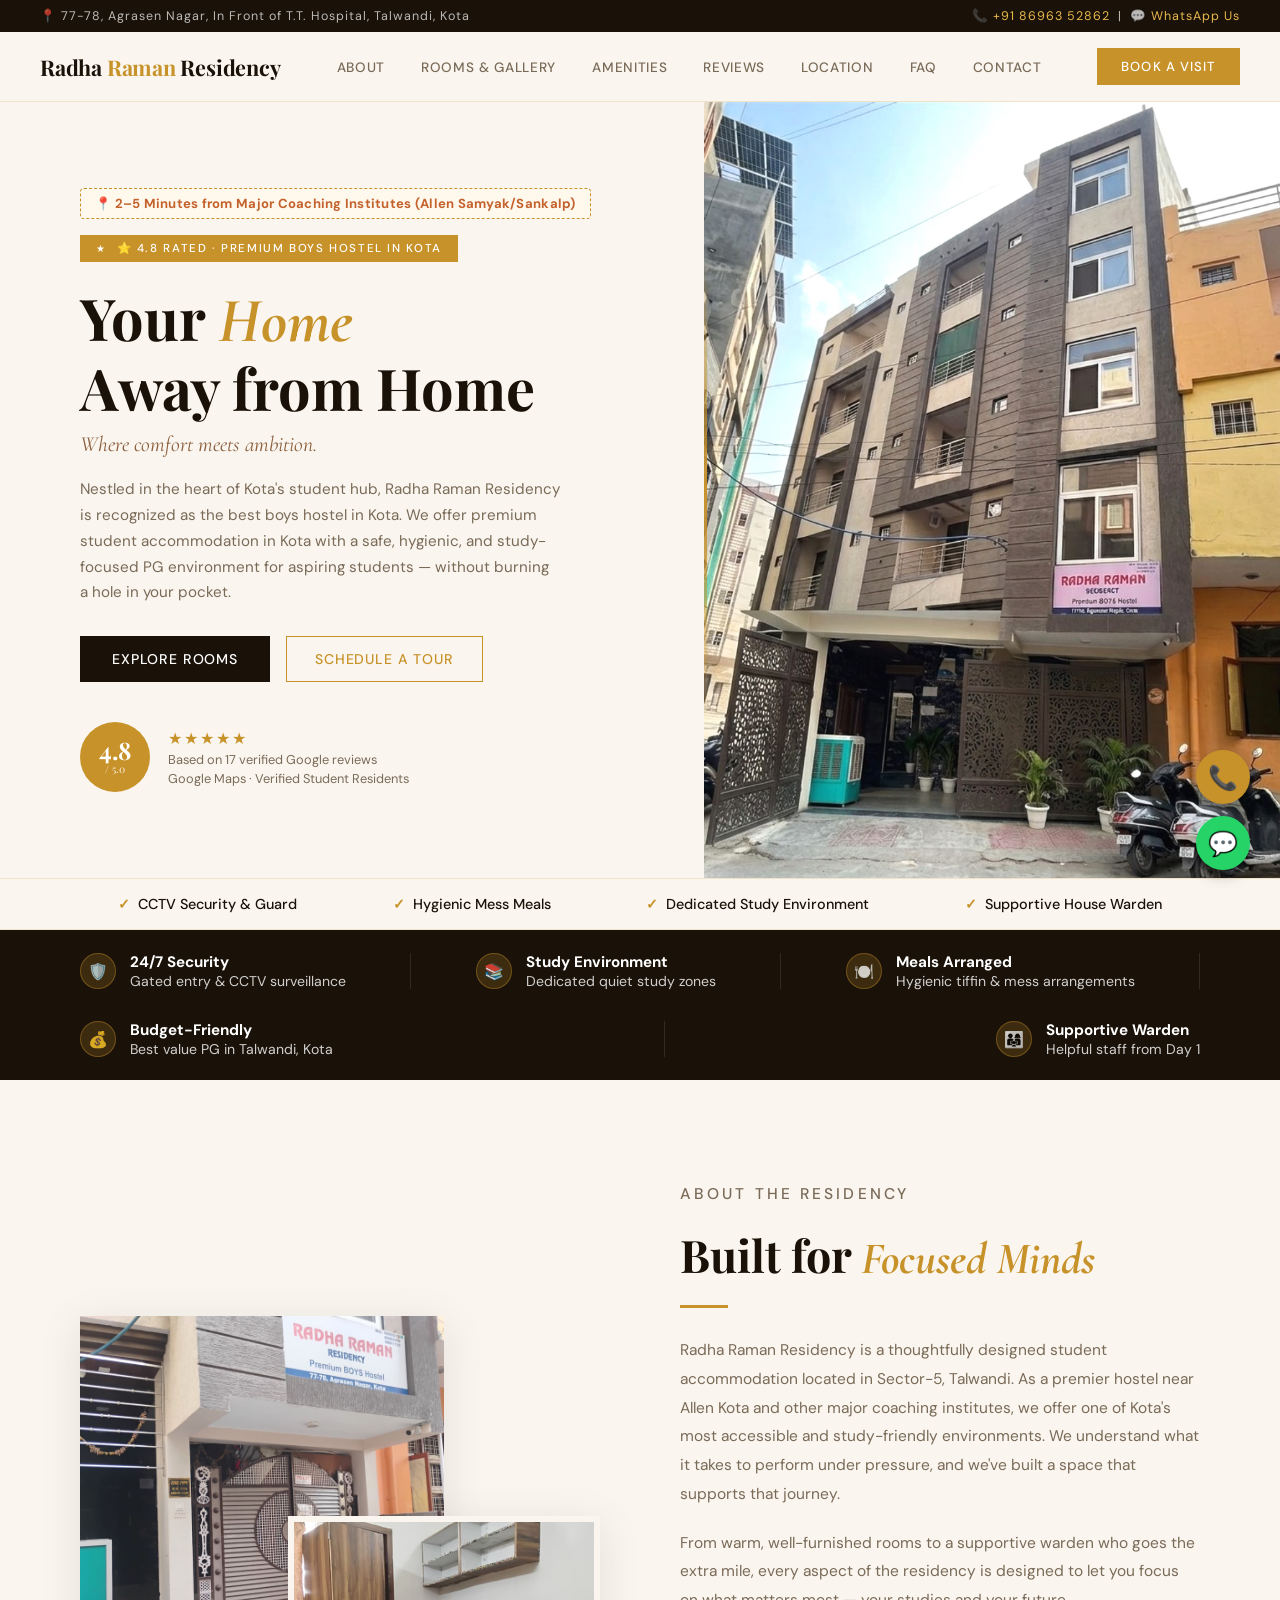
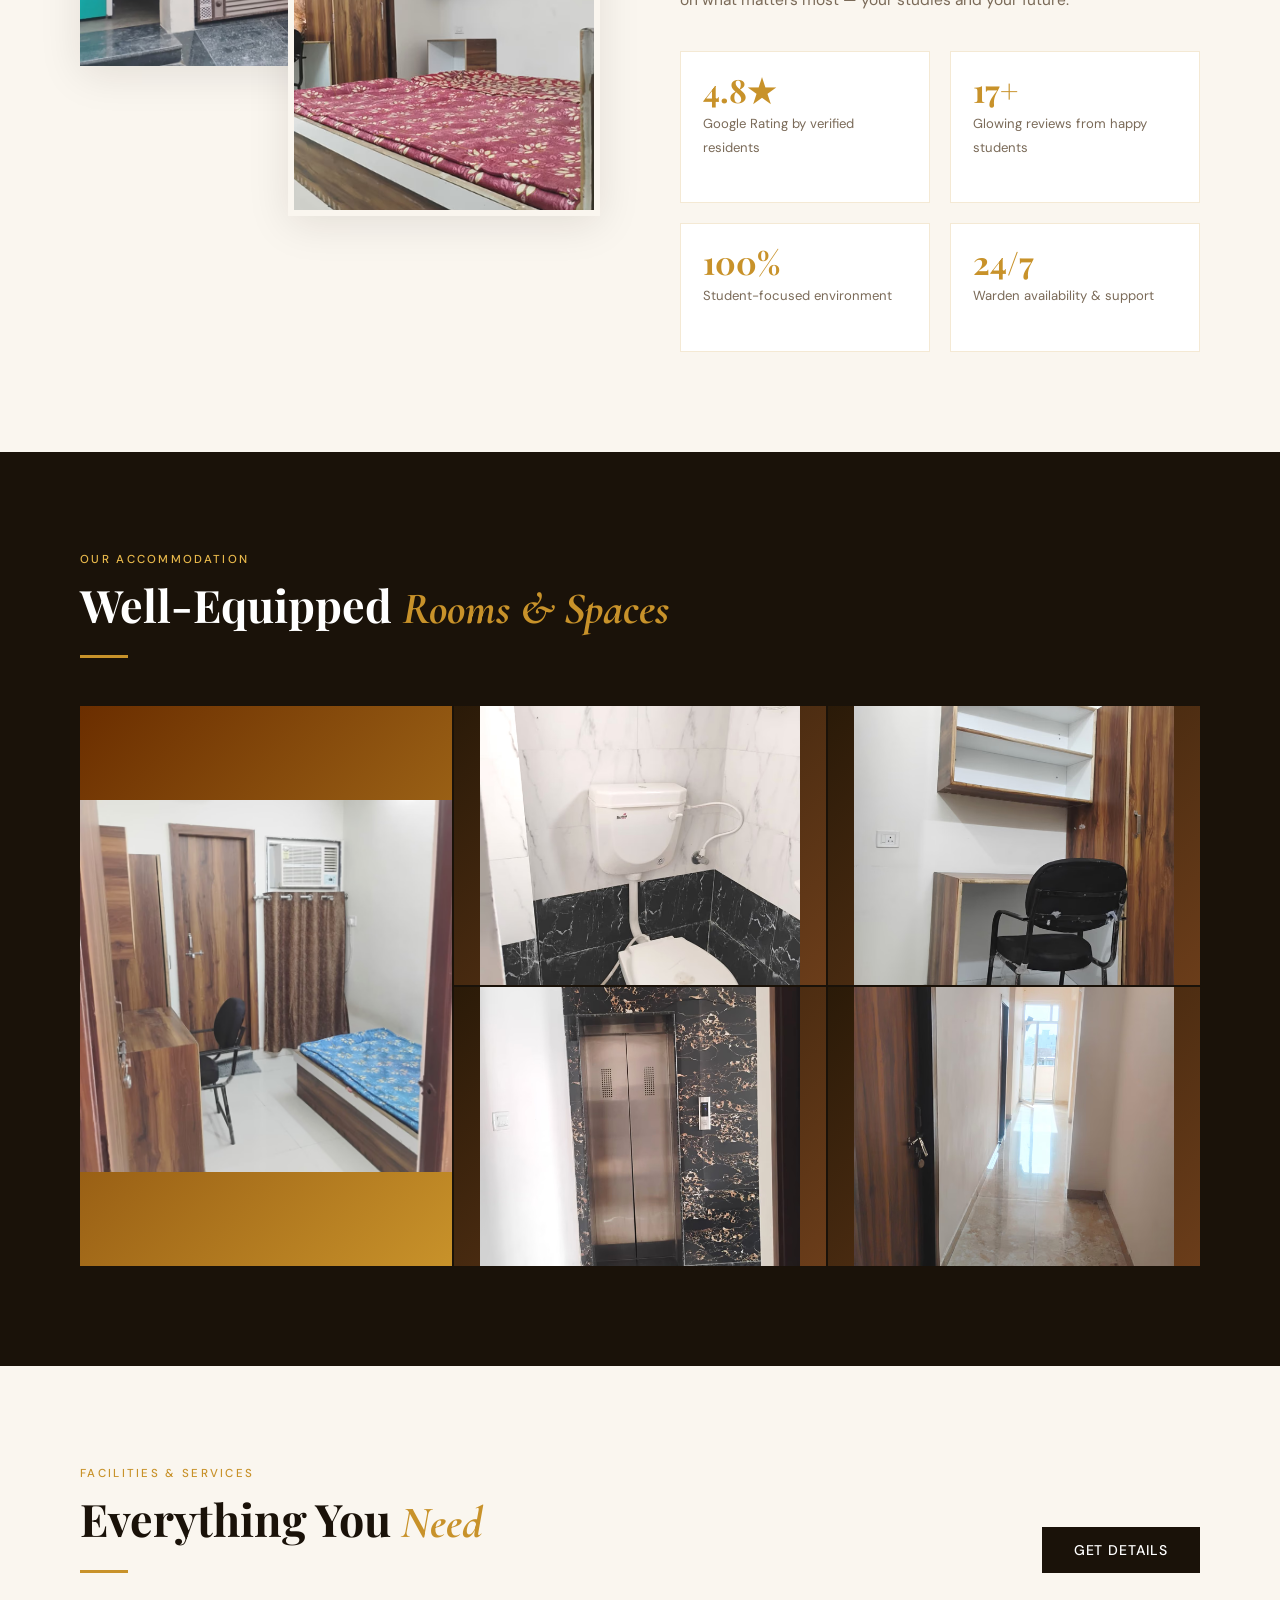
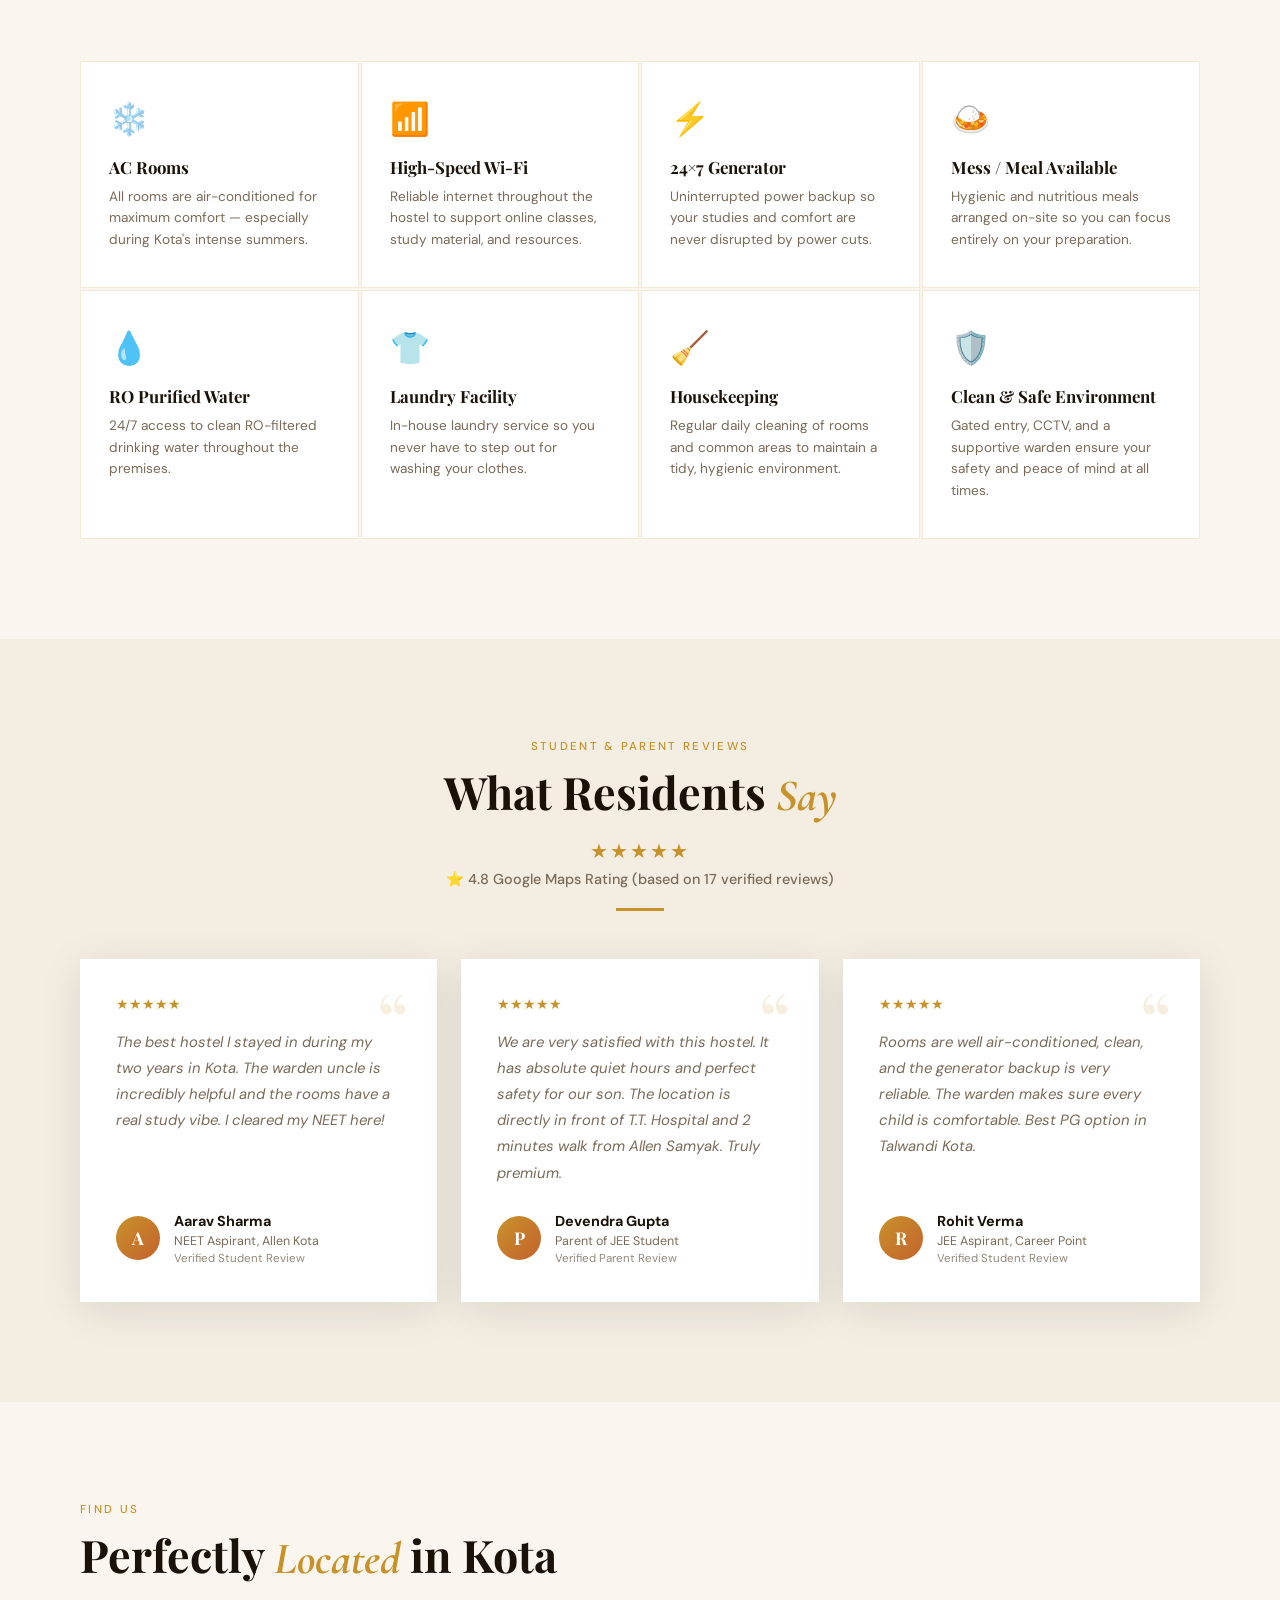
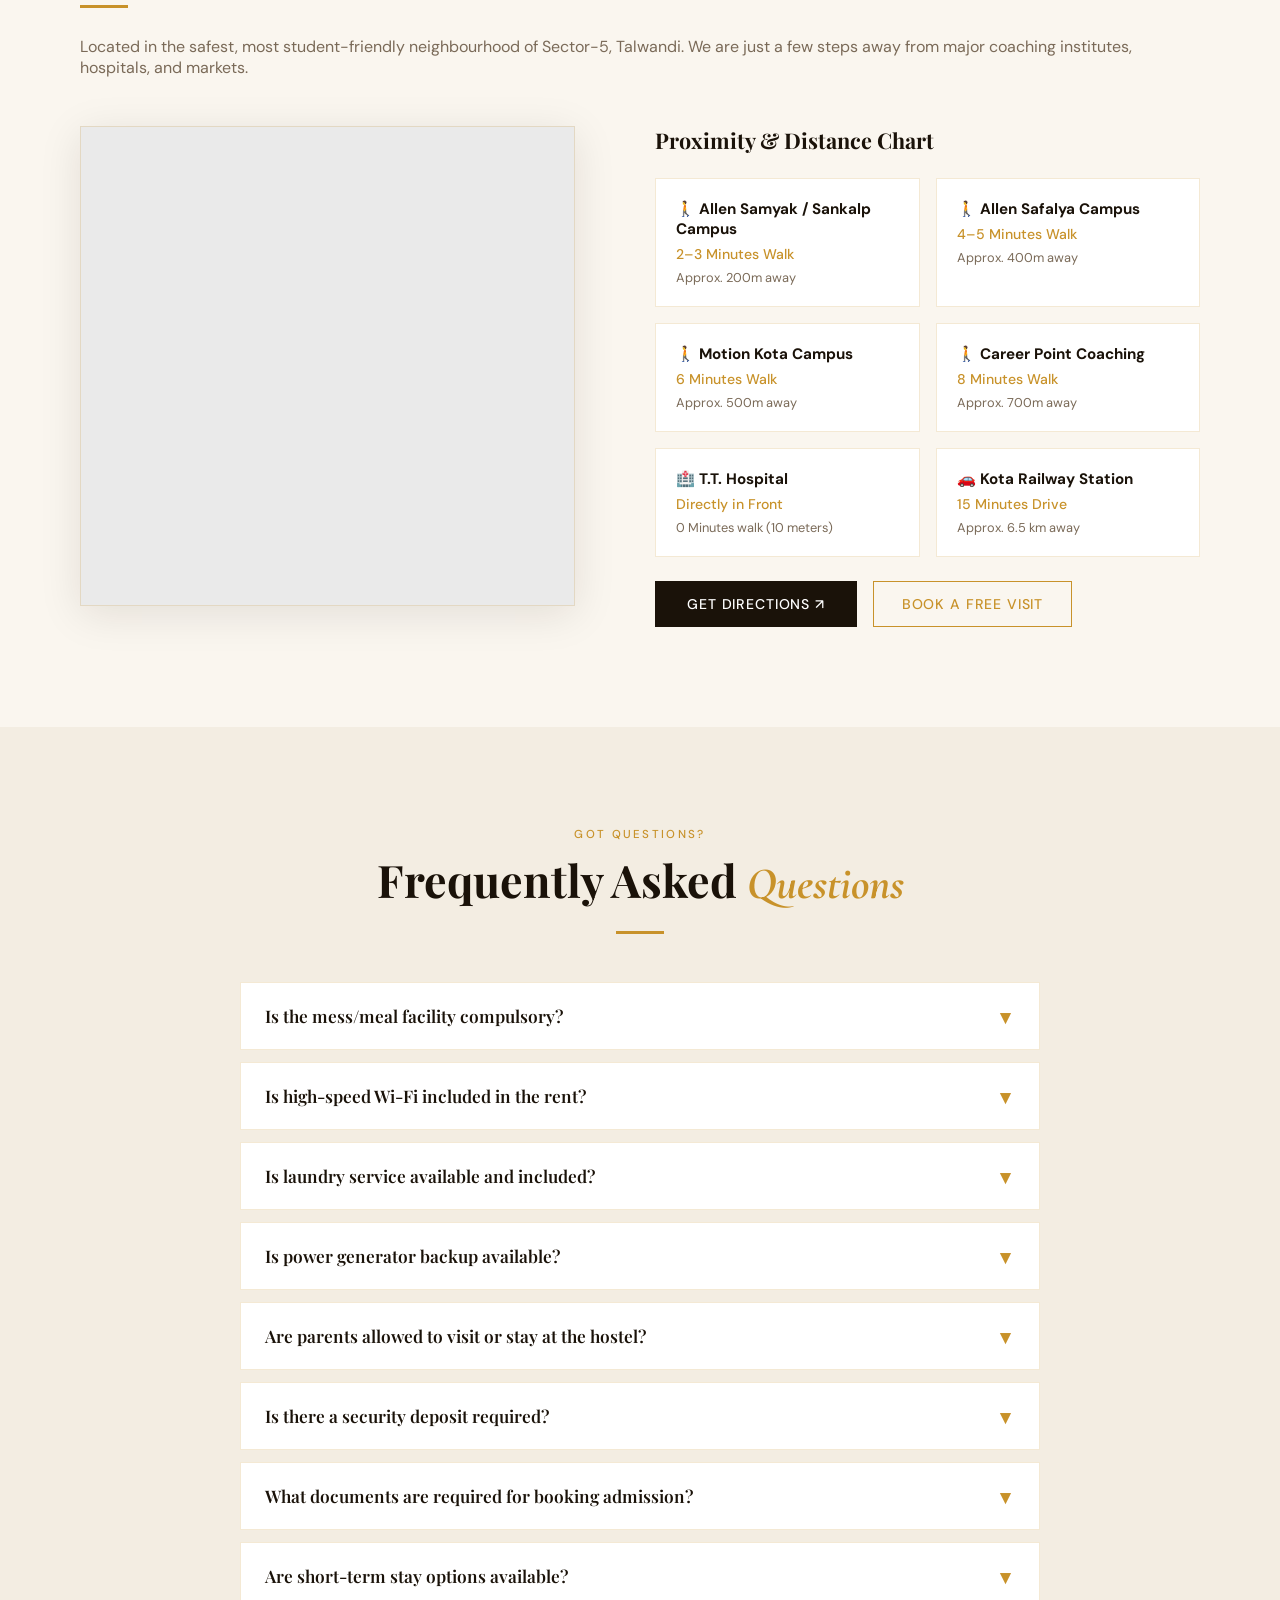
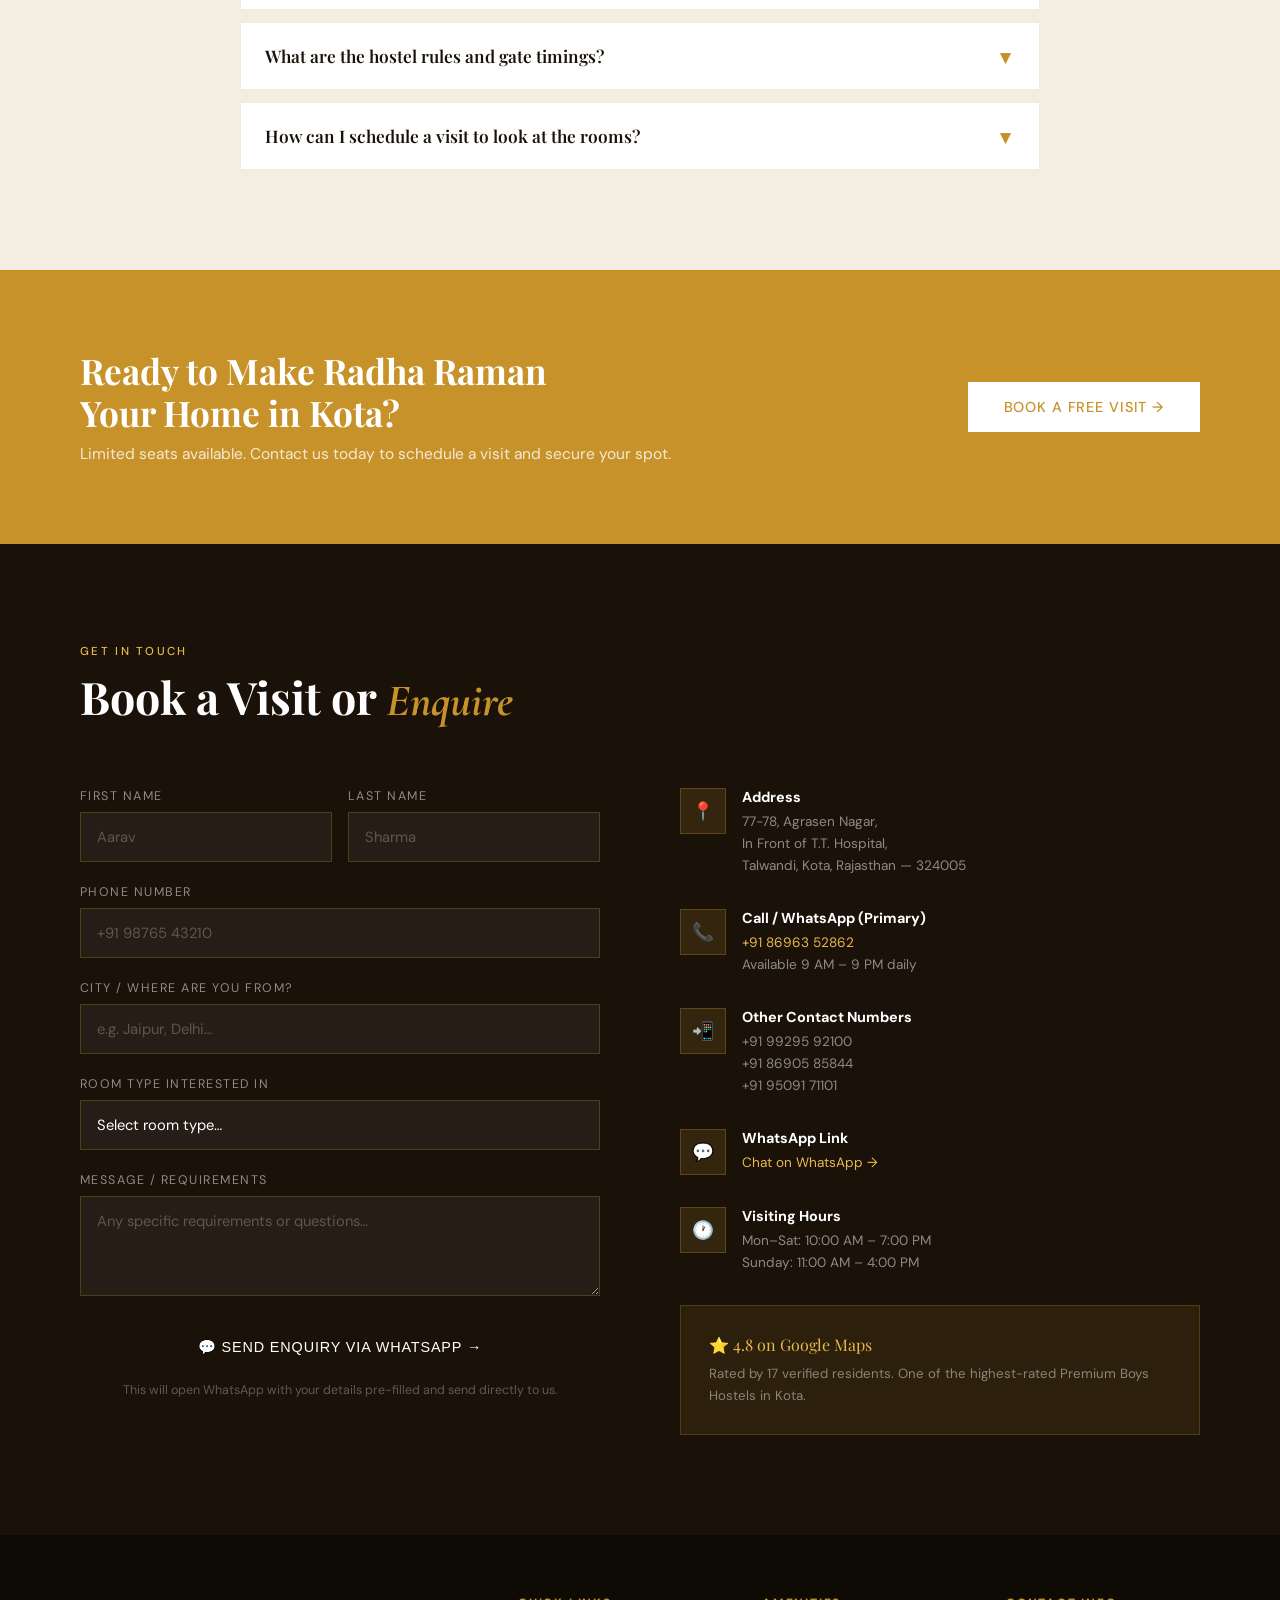
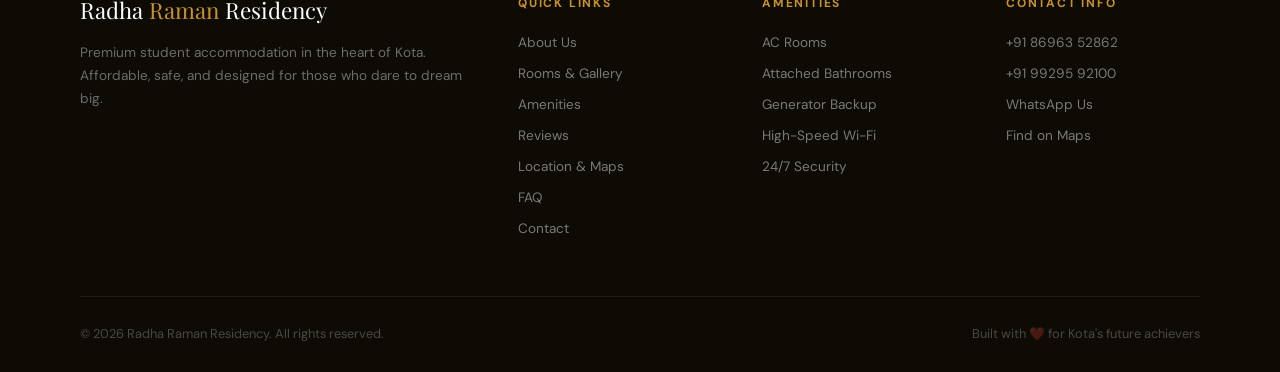
==== index.html @ b7ebf477 "Fix HTML encoding issues in index.html" ====
<!DOCTYPE html><html lang="en"><head> 
 <!-- Google tag (gtag.js) -->
<script async src="https://www.googletagmanager.com/gtag/js?id=G-SPRFS5DGHE"></script>
<script>
  window.dataLayer = window.dataLayer || [];
  function gtag(){dataLayer.push(arguments);}
  gtag('js', new Date());

  gtag('config', 'G-SPRFS5DGHE');
</script>
    <meta charset="UTF-8"><meta name="viewport" content="width=device-width,initial-scale=1"><title>Radha Raman Residency Kota | Premium Boys Hostel Near Coaching Institutes</title><meta name="description" content="Looking for the best boys hostel near Allen Kota? Radha Raman Residency in Talwandi offers premium AC rooms, 24/7 security, power backup, study-focused environment, and supportive warden. Book your visit today!"><meta name="keywords" content="Hostel in Kota, Boys Hostel Kota, Student Hostel Kota, Hostel Near Allen Kota, Hostel Near Coaching Institutes, PG in Kota, Radha Raman Residency, Best Boys Hostel in Kota, Student Accommodation Kota"><link rel="canonical" href="https://mr-yadav00.github.io/Radha-Raman-Residency/"><meta name="author" content="Radha Raman Residency"><meta name="robots" content="index, follow"><meta http-equiv="X-Content-Type-Options" content="nosniff"><meta http-equiv="X-Frame-Options" content="sameorigin"><meta name="referrer" content="no-referrer-when-downgrade"><meta name="google-site-verification" content="A4wcBSs2z1b_MtHZeC4lS4qXRExJYuT7q6BsKpleorI" /><meta property="og:title" content="Radha Raman Residency Kota | Premium Boys Hostel Near Coaching Institutes"><meta property="og:description" content="Affordable luxury student living in Talwandi, Kota. AC rooms, study desks, 24/7 security, generator backup, and home-like environment. Located 2 mins from Allen."><meta property="og:type" content="website"><meta property="og:url" content="https://mr-yadav00.github.io/Radha-Raman-Residency/"><meta property="og:image" content="https://mr-yadav00.github.io/Radha-Raman-Residency/images/hero_exterior.jpg"><meta property="og:site_name" content="Radha Raman Residency"><meta name="twitter:card" content="summary_large_image"><meta name="twitter:title" content="Radha Raman Residency Kota | Premium Boys Hostel Near Coaching Institutes"><meta name="twitter:description" content="Affordable luxury student living in Talwandi, Kota. AC rooms, study desks, 24/7 security, and home-like environment. Located 2 mins from Allen."><meta name="twitter:image" content="https://mr-yadav00.github.io/Radha-Raman-Residency/images/hero_exterior.jpg"><link rel="preconnect" href="https://fonts.googleapis.com"><link rel="preconnect" href="https://fonts.gstatic.com" crossorigin><link rel="dns-prefetch" href="https://fonts.googleapis.com"><link rel="dns-prefetch" href="https://www.googletagmanager.com"><link href="https://fonts.googleapis.com/css2?family=Playfair+Display:ital,wght@0,400;0,600;0,700;1,400&family=DM+Sans:wght@300;400;500;700&family=Cormorant+Garamond:ital,wght@1,400;1,600&display=swap" rel="stylesheet" media="print" onload='this.media="all"'><link rel="preload" imagesrcset="images/hero_exterior-480w.webp 480w, images/hero_exterior-800w.webp 800w, images/hero_exterior-1200w.webp 1200w" imagesizes="(max-width: 1024px) 100vw, 50vw" as="image" type="image/webp">
    <script type="application/ld+json">
{
    "@context": "https://schema.org",
    "@graph": [
      {
        "@type": "LodgingBusiness",
        "@id": "https://mr-yadav00.github.io/Radha-Raman-Residency/#lodgingbusiness",
        "name": "Radha Raman Residency Boys Hostel",
        "description": "Premium and budget-friendly Boys Hostel and PG accommodation in Talwandi, Kota. Specially designed for JEE and NEET coaching students.",
        "image": "https://mr-yadav00.github.io/Radha-Raman-Residency/images/hero_exterior.jpg",
        "telephone": "+918696352862",
        "url": "https://mr-yadav00.github.io/Radha-Raman-Residency/",
        "priceRange": "₹6000 - ₹12000",
        "address": {
          "@type": "PostalAddress",
          "streetAddress": "77-78, Agrasen Nagar, In Front of T.T. Hospital",
          "addressLocality": "Talwandi, Kota",
          "addressRegion": "Rajasthan",
          "postalCode": "324005",
          "addressCountry": "IN"
        },
        "geo": {
          "@type": "GeoCoordinates",
          "latitude": "25.1384",
          "longitude": "75.8361"
        },
        "openingHoursSpecification": {
          "@type": "OpeningHoursSpecification",
          "dayOfWeek": [
            "Monday",
            "Tuesday",
            "Wednesday",
            "Thursday",
            "Friday",
            "Saturday",
            "Sunday"
          ],
          "opens": "09:00",
          "closes": "21:00"
        },
        "starRating": {
          "@type": "Rating",
          "ratingValue": "4.8"
        },
        "aggregateRating": {
          "@type": "AggregateRating",
          "ratingValue": "4.8",
          "reviewCount": "17",
          "bestRating": "5",
          "worstRating": "1"
        }
      },
      {
        "@type": "BreadcrumbList",
        "@id": "https://mr-yadav00.github.io/Radha-Raman-Residency/#breadcrumb",
        "itemListElement": [
          {
            "@type": "ListItem",
            "position": 1,
            "name": "Home",
            "item": "https://mr-yadav00.github.io/Radha-Raman-Residency/"
          }
        ]
      },
      {
        "@type": "FAQPage",
        "@id": "https://mr-yadav00.github.io/Radha-Raman-Residency/#faq",
        "mainEntity": [
          {
            "@type": "Question",
            "name": "Is mess/meal facility compulsory at Radha Raman Residency?",
            "acceptedAnswer": {
              "@type": "Answer",
              "text": "No, mess is not compulsory. We arrange tiffin and mess meals separately so students only pay for what they choose to consume, keeping options highly flexible and budget-friendly."
            }
          },
          {
            "@type": "Question",
            "name": "Is high-speed Wi-Fi included in the rent?",
            "acceptedAnswer": {
              "@type": "Answer",
              "text": "Yes, unlimited high-speed Wi-Fi is fully included in the room rent, ensuring students can easily stream video lectures and access online coaching materials without interruptions."
            }
          },
          {
            "@type": "Question",
            "name": "Is laundry service included in the hostel fee?",
            "acceptedAnswer": {
              "@type": "Answer",
              "text": "Yes, we provide in-house laundry and washing services to save students valuable time, letting them focus entirely on their JEE and NEET preparation."
            }
          },
          {
            "@type": "Question",
            "name": "Is generator power backup available during power cuts?",
            "acceptedAnswer": {
              "@type": "Answer",
              "text": "Yes, Radha Raman Residency has a dedicated 24x7 heavy-duty generator backup. In case of power cuts, fans, lights, and essential services remain fully functional."
            }
          },
          {
            "@type": "Question",
            "name": "Are parents allowed to visit and stay at the hostel?",
            "acceptedAnswer": {
              "@type": "Answer",
              "text": "Yes, parents are welcome to visit their children. We also have guest rooms or stay arrangements for parents coming to Kota (subject to availability)."
            }
          },
          {
            "@type": "Question",
            "name": "Is there a security deposit required at the time of admission?",
            "acceptedAnswer": {
              "@type": "Answer",
              "text": "Yes, a fully refundable security deposit is collected at the start of the stay. It is returned in full upon completion of the agreement term."
            }
          },
          {
            "@type": "Question",
            "name": "What documents are required for hostel admission?",
            "acceptedAnswer": {
              "@type": "Answer",
              "text": "We require a copy of the student's Aadhaar Card, Parent's Aadhaar Card, Coaching Institute ID Card/Admission Slip, and passport-size photographs of the student."
            }
          },
          {
            "@type": "Question",
            "name": "Are short stay options available for students?",
            "acceptedAnswer": {
              "@type": "Answer",
              "text": "Yes, we support flexible stay terms for revision programs, crash courses, or final test series, depending on room availability."
            }
          },
          {
            "@type": "Question",
            "name": "What are the hostel entry and exit timings?",
            "acceptedAnswer": {
              "@type": "Answer",
              "text": "To ensure student safety, the main gate is locked at 10:00 PM. Exceptions are allowed for students attending late-night coaching classes with warden permission."
            }
          },
          {
            "@type": "Question",
            "name": "How can I book a room or schedule a visit?",
            "acceptedAnswer": {
              "@type": "Answer",
              "text": "You can book a visit directly by calling us at +91 86963 52862, sending an inquiry on WhatsApp, or filling out the Book a Visit form on our website."
            }
          }
        ]
      }
    ]
  }</script><style>:root{--cream:#FAF6EF;--deep:#1A1209;--gold:#C8922A;--gold-light:#E8B84B;--warm:#8B5E3C;--rust:#C4622D;--text:#2E1F0E;--muted:#7A6A58;--card-bg:#FFFFFF;--border:rgba(200,146,42,0.2);--shadow:0 8px 40px rgba(26,18,9,0.10)}*,::after,::before{box-sizing:border-box;margin:0;padding:0}html{scroll-behavior:smooth}body{font-family:'DM Sans',sans-serif;background:var(--cream);color:var(--text);overflow-x:hidden}.skip-link{position:absolute;top:-100px;left:20px;background:var(--gold);color:#fff;padding:10px 20px;z-index:999;transition:top .2s;text-decoration:none;font-weight:500}.skip-link:focus{top:10px}.topbar{background:var(--deep);color:rgba(255,255,255,.7);font-size:.78rem;letter-spacing:.08em;padding:8px 40px;display:flex;justify-content:space-between;align-items:center}.topbar a{color:var(--gold-light);text-decoration:none;outline:0}.topbar a:focus-visible{outline:2px solid var(--gold-light)}nav{position:sticky;top:0;z-index:100;background:rgba(250,246,239,.95);backdrop-filter:blur(12px);border-bottom:1px solid var(--border);padding:0 40px;display:flex;align-items:center;justify-content:space-between;height:70px}.nav-logo{font-family:'Playfair Display',serif;font-size:1.35rem;font-weight:700;color:var(--deep);letter-spacing:-.01em}.nav-logo span{color:var(--gold)}.nav-links{display:flex;gap:36px;list-style:none}.nav-links a{font-size:.85rem;font-weight:500;letter-spacing:.05em;text-transform:uppercase;color:var(--muted);text-decoration:none;transition:color .2s;outline:0;padding:6px 0}.nav-links a:focus-visible,.nav-links a:hover{color:var(--gold)}.nav-links a:focus-visible{outline:2px solid var(--gold)}.nav-cta{background:var(--gold);color:#fff;font-size:.82rem;font-weight:500;letter-spacing:.08em;text-transform:uppercase;padding:10px 24px;border:none;cursor:pointer;text-decoration:none;transition:background .2s;outline:0}.nav-cta:focus-visible,.nav-cta:hover{background:var(--rust)}.nav-cta:focus-visible{outline:2px solid var(--deep)}.menu-toggle{display:none;background:0 0;border:none;cursor:pointer;padding:8px;outline:0}.menu-toggle span{display:block;width:24px;height:2px;background:var(--deep);margin:5px 0;transition:.3s}.hero{min-height:85vh;display:grid;grid-template-columns:1.1fr 0.9fr;position:relative;overflow:hidden}.hero-left{display:flex;flex-direction:column;justify-content:center;padding:60px 60px 60px 80px;position:relative;z-index:2}.hero-tag{display:inline-flex;align-items:center;gap:10px;background:var(--gold);color:#fff;font-size:.72rem;font-weight:500;letter-spacing:.14em;text-transform:uppercase;padding:6px 16px;margin-bottom:24px;width:fit-content;animation:fadeUp .7s ease both}.hero-tag::before{content:'★';font-size:.65rem}.hero h1{font-family:'Playfair Display',serif;font-size:clamp(2.5rem, 4.5vw, 3.8rem);font-weight:700;line-height:1.1;color:var(--deep);margin-bottom:12px;animation:fadeUp .7s .1s ease both}.hero h1 em{font-style:italic;color:var(--gold);font-family:'Cormorant Garamond',serif;font-size:1.1em}.hero-sub{font-family:'Cormorant Garamond',serif;font-style:italic;font-size:1.35rem;color:var(--warm);margin-bottom:20px;animation:fadeUp .7s .2s ease both}.hero-desc{font-size:.95rem;color:var(--muted);line-height:1.7;max-width:480px;margin-bottom:30px;animation:fadeUp .7s .3s ease both}.hero-actions{display:flex;gap:16px;align-items:center;animation:fadeUp .7s .4s ease both}.btn-primary{background:var(--deep);color:#fff;padding:14px 32px;font-size:.88rem;font-weight:500;letter-spacing:.06em;text-transform:uppercase;text-decoration:none;border:none;cursor:pointer;transition:background .2s,transform .2s;display:inline-block;outline:0}.btn-primary:focus-visible,.btn-primary:hover{background:var(--gold);transform:translateY(-2px)}.btn-primary:focus-visible{outline:2px solid var(--rust)}.btn-outline{border:1.5px solid var(--gold);color:var(--gold);padding:13px 28px;font-size:.88rem;font-weight:500;letter-spacing:.06em;text-transform:uppercase;text-decoration:none;transition:all .2s;display:inline-block;outline:0}.btn-outline:focus-visible,.btn-outline:hover{background:var(--gold);color:#fff}.btn-outline:focus-visible{outline:2px solid var(--deep)}.hero-rating{margin-top:40px;display:flex;align-items:center;gap:18px;animation:fadeUp .7s .5s ease both}.rating-circle{width:70px;height:70px;border-radius:50%;background:var(--gold);display:flex;flex-direction:column;align-items:center;justify-content:center;color:#fff;font-family:'Playfair Display',serif}.rating-circle .num{font-size:1.5rem;font-weight:700;line-height:1}.rating-circle .out{font-size:.65rem;opacity:.85}.rating-text .stars{color:var(--gold);font-size:1rem;letter-spacing:2px}.rating-text p{font-size:.8rem;color:var(--muted);margin-top:2px}.hero-right{position:relative;overflow:hidden;display:flex;align-items:stretch}.hero-right picture{width:100%;height:100%}.hero-img-main{width:100%;height:100%;object-fit:cover;display:block}.hero-deco{position:absolute;left:-1px;top:50%;transform:translateY(-50%);width:4px;height:60%;background:linear-gradient(to bottom,transparent,var(--gold),transparent)}.trust-banner{background:var(--cream);border-top:1px solid var(--border);border-bottom:1px solid var(--border);padding:16px 80px;display:flex;justify-content:space-around;align-items:center;flex-wrap:wrap;gap:20px}.trust-item{display:flex;align-items:center;gap:8px;font-size:.9rem;font-weight:500;color:var(--deep)}.trust-icon{color:var(--gold);font-weight:700}.proximity-badge{background:#fff9ed;border:1px dashed var(--gold);color:var(--rust);padding:6px 14px;border-radius:4px;font-size:.82rem;font-weight:700;letter-spacing:.02em;display:inline-flex;align-items:center;gap:6px;width:fit-content;margin-bottom:16px}.strip{background:var(--deep);padding:22px 80px;display:flex;align-items:center;justify-content:space-between;flex-wrap:wrap;gap:30px}.strip-item{display:flex;align-items:center;gap:14px;color:rgba(255,255,255,.8);font-size:.88rem}.strip-icon{width:36px;height:36px;background:rgba(200,146,42,.2);border:1px solid rgba(200,146,42,.4);border-radius:50%;display:flex;align-items:center;justify-content:center;font-size:1rem;flex-shrink:0}.strip-item strong{color:#fff;display:block;font-size:.95rem}.strip-divider{width:1px;height:36px;background:rgba(255,255,255,.1)}.section-label{font-size:.72rem;font-weight:500;letter-spacing:.2em;text-transform:uppercase;color:var(--gold);margin-bottom:12px}.section-title{font-family:'Playfair Display',serif;font-size:clamp(2rem, 3.5vw, 2.8rem);font-weight:700;line-height:1.15;color:var(--deep)}.section-title em{font-style:italic;font-family:'Cormorant Garamond',serif;color:var(--gold)}.title-line{width:48px;height:3px;background:var(--gold);margin:20px 0 28px}.about{padding:100px 80px;display:grid;grid-template-columns:1fr 1fr;gap:80px;align-items:center}.about-imgs{position:relative;height:500px}.about-img-1,.about-img-2{box-shadow:var(--shadow);overflow:hidden}.about-img-1{position:absolute;top:0;left:0;width:70%;height:70%}.about-img-2{position:absolute;bottom:0;right:0;width:60%;height:60%;border:6px solid var(--cream)}.about-imgs img{width:100%;height:100%;object-fit:cover;display:block}.about-content p{font-size:.97rem;line-height:1.85;color:var(--muted);margin-bottom:20px}.about-stats{display:grid;grid-template-columns:1fr 1fr;gap:20px;margin-top:36px}.stat-box{border:1px solid var(--border);padding:22px;background:#fff}.stat-box .num{font-family:'Playfair Display',serif;font-size:2rem;font-weight:700;color:var(--gold);line-height:1}.stat-box p{font-size:.82rem;color:var(--muted);margin-top:6px}.rooms{background:var(--deep);padding:100px 80px}.rooms .section-title{color:#fff}.rooms-grid{display:grid;grid-template-columns:repeat(3,1fr);gap:2px;margin-top:48px}.room-card{position:relative;overflow:hidden;aspect-ratio:4/3;cursor:pointer}.room-card-img{width:100%;height:100%;background:linear-gradient(135deg,#2a1a08,#6b3d1a);display:flex;align-items:center;justify-content:center;transition:transform .5s ease}.room-card-img img{width:100%;height:100%;object-fit:cover;display:block}.room-card:hover .room-card-img{transform:scale(1.05)}.room-card-overlay{position:absolute;inset:0;background:linear-gradient(to top,rgba(26,18,9,.95) 0,rgba(26,18,9,.4) 50%,transparent 100%);display:flex;flex-direction:column;justify-content:flex-end;padding:24px;opacity:0;transition:opacity .3s ease}.room-name{font-family:'Playfair Display',serif;font-size:1.15rem;color:#fff;margin-bottom:4px;font-weight:400}.room-tag{font-size:.75rem;color:var(--gold-light);letter-spacing:.1em;text-transform:uppercase}.room-card.featured{grid-row:span 2;aspect-ratio:unset}.room-card.featured .room-card-img{background:linear-gradient(135deg,#6b2e00,#c8922a);height:100%}@media (hover:hover){.room-card:hover .room-card-overlay{opacity:1}}@media (hover:none){.room-card-overlay{opacity:1;background:linear-gradient(to top,rgba(26,18,9,.98) 0,rgba(26,18,9,.6) 70%,transparent 100%);padding:16px}.room-name{font-size:1.05rem}.room-tag{font-size:.7rem}}.amenities{padding:100px 80px}.amenities-header{display:flex;justify-content:space-between;align-items:flex-end;margin-bottom:60px}.amenities-grid{display:grid;grid-template-columns:repeat(4,1fr);gap:2px}.amenity-card{background:#fff;padding:36px 28px;border:1px solid var(--border);position:relative;overflow:hidden;transition:all .3s}.amenity-card::before{content:'';position:absolute;bottom:0;left:0;width:0;height:3px;background:var(--gold);transition:width .3s}.amenity-card:hover::before{width:100%}.amenity-card:hover{transform:translateY(-4px);box-shadow:var(--shadow)}.amenity-icon{font-size:2rem;margin-bottom:16px;display:block}.amenity-card h3{font-family:'Playfair Display',serif;font-size:1.05rem;color:var(--deep);margin-bottom:8px}.amenity-card p{font-size:.85rem;color:var(--muted);line-height:1.6}.testimonials{background:#f3ede2;padding:100px 80px}.reviews-badge-container{display:flex;flex-direction:column;align-items:center;margin-top:16px;gap:6px}.reviews-badge-stars{color:var(--gold);font-size:1.25rem;letter-spacing:2px}.reviews-badge-text{font-size:.9rem;font-weight:500;color:var(--muted)}.testimonials-grid{display:grid;grid-template-columns:repeat(3,1fr);gap:24px;margin-top:48px}.testi-card{background:#fff;padding:36px;position:relative;box-shadow:var(--shadow);display:flex;flex-direction:column;justify-content:space-between}.testi-card::before{content:'\201C';position:absolute;top:20px;right:28px;font-family:'Playfair Display',serif;font-size:5rem;color:var(--gold);opacity:.15;line-height:1}.testi-stars{color:var(--gold);margin-bottom:16px;font-size:.9rem}.testi-card p{font-size:.93rem;line-height:1.75;color:var(--muted);font-style:italic;margin-bottom:24px}.testi-author{display:flex;align-items:center;gap:14px;margin-top:auto}.testi-avatar{width:44px;height:44px;border-radius:50%;background:linear-gradient(135deg,var(--gold),var(--rust));display:flex;align-items:center;justify-content:center;color:#fff;font-family:'Playfair Display',serif;font-size:1.1rem;font-weight:700;flex-shrink:0}.testi-name{font-weight:700;font-size:.9rem;color:var(--deep)}.testi-role{font-size:.78rem;color:var(--muted);display:block;margin-top:2px}.testi-date{font-size:.72rem;color:var(--muted);opacity:.8;display:block;margin-top:2px}.location-section{padding:100px 80px;background:var(--cream)}.map-grid-container{display:grid;grid-template-columns:1fr 1.1fr;gap:80px;align-items:stretch;margin-top:48px}.map-container-box{height:480px;background:#eaeaea;position:relative;box-shadow:var(--shadow);border:1px solid var(--border)}.map-container-box iframe{width:100%;height:100%;border:0}.distance-wrapper h3{font-family:'Playfair Display',serif;font-size:1.35rem;color:var(--deep);margin-bottom:24px}.distance-grid{display:grid;grid-template-columns:repeat(2,1fr);gap:16px}.distance-card{background:#fff;border:1px solid var(--border);padding:20px;display:flex;flex-direction:column;gap:6px;transition:all .2s ease}.distance-card:hover{box-shadow:var(--shadow);border-color:var(--gold)}.dist-dest{font-size:.95rem;font-weight:700;color:var(--deep)}.dist-val{font-size:.88rem;color:var(--gold);font-weight:500}.dist-time{font-size:.8rem;color:var(--muted)}.map-action-btns{margin-top:24px;display:flex;gap:16px}.faq-section{background:#f3ede2;padding:100px 80px}.faq-container{max-width:800px;margin:48px auto 0;display:flex;flex-direction:column;gap:12px}.faq-item{background:#fff;border:1px solid var(--border);overflow:hidden;transition:all .25s ease}.faq-trigger{width:100%;background:0 0;border:none;padding:20px 24px;text-align:left;font-family:'Playfair Display',serif;font-size:1.08rem;font-weight:600;color:var(--deep);display:flex;justify-content:space-between;align-items:center;cursor:pointer;outline:0}.faq-trigger:focus-visible{outline:2px solid var(--gold);background:rgba(200,146,42,.05)}.faq-icon-arrow{font-size:1.2rem;color:var(--gold);transition:transform .25s ease}.faq-panel{max-height:0;overflow:hidden;transition:max-height .25s ease-out,padding .25s ease-out;padding:0 24px}.faq-content{padding-bottom:20px;font-size:.92rem;line-height:1.7;color:var(--muted)}.faq-item.active{border-color:var(--gold);box-shadow:var(--shadow)}.faq-item.active .faq-trigger{color:var(--gold)}.faq-item.active .faq-icon-arrow{transform:rotate(180deg)}.faq-item.active .faq-panel{max-height:200px;padding:0 24px}.cta-band{background:var(--gold);padding:80px;display:grid;grid-template-columns:1fr auto;gap:40px;align-items:center}.cta-band h2{font-family:'Playfair Display',serif;font-size:2.2rem;color:#fff;line-height:1.2}.cta-band p{color:rgba(255,255,255,.8);margin-top:10px;font-size:.97rem}.btn-white{background:#fff;color:var(--gold);padding:16px 36px;font-size:.9rem;font-weight:500;letter-spacing:.06em;text-transform:uppercase;text-decoration:none;white-space:nowrap;transition:all .2s;display:inline-block;outline:0}.btn-white:focus-visible,.btn-white:hover{background:var(--deep);color:#fff}.btn-white:focus-visible{outline:2px solid var(--border)}.contact{padding:100px 80px;background:var(--deep)}.contact .section-label{color:var(--gold-light)}.contact .section-title{color:#fff}.contact-grid{display:grid;grid-template-columns:1fr 1fr;gap:80px;margin-top:60px}.form-group{margin-bottom:22px}.form-group label{display:block;font-size:.78rem;letter-spacing:.12em;text-transform:uppercase;color:rgba(255,255,255,.5);margin-bottom:8px}.form-group input,.form-group select,.form-group textarea{width:100%;background:rgba(255,255,255,.05);border:1px solid rgba(200,146,42,.25);color:#fff;padding:14px 16px;font-family:'DM Sans',sans-serif;font-size:.92rem;outline:0;transition:border-color .2s}.form-group input:focus,.form-group select:focus,.form-group textarea:focus{border-color:var(--gold)}.form-group select{appearance:none;cursor:pointer}.form-group textarea{resize:vertical;min-height:100px}.form-group input::placeholder,.form-group textarea::placeholder{color:rgba(255,255,255,.25)}.form-row{display:grid;grid-template-columns:1fr 1fr;gap:16px}.contact-info-item{display:flex;gap:16px;align-items:flex-start;margin-bottom:32px}.ci-icon{width:46px;height:46px;background:rgba(200,146,42,.15);border:1px solid rgba(200,146,42,.3);display:flex;align-items:center;justify-content:center;font-size:1.1rem;flex-shrink:0}.ci-text strong{color:#fff;display:block;margin-bottom:4px;font-size:.9rem}.ci-text span{color:rgba(255,255,255,.5);font-size:.85rem;line-height:1.5}footer{background:#0e0b05;padding:60px 80px 30px}.footer-top{display:grid;grid-template-columns:2fr 1fr 1fr 1fr;gap:50px;padding-bottom:48px;border-bottom:1px solid rgba(255,255,255,.07)}.footer-brand .logo{font-family:'Playfair Display',serif;font-size:1.4rem;color:#fff;margin-bottom:16px}.footer-brand .logo span{color:var(--gold)}.footer-brand p{font-size:.85rem;color:rgba(255,255,255,.4);line-height:1.7}.footer-col h3{font-size:.75rem;letter-spacing:.15em;text-transform:uppercase;color:var(--gold);margin-bottom:20px}.footer-col ul{list-style:none}.footer-col ul li{margin-bottom:10px}.footer-col ul li a{font-size:.85rem;color:rgba(255,255,255,.45);text-decoration:none;transition:color .2s;outline:0}.footer-col ul li a:focus-visible,.footer-col ul li a:hover{color:var(--gold)}.footer-col ul li a:focus-visible{outline:2px solid var(--gold)}.footer-bottom{padding-top:28px;display:flex;justify-content:space-between;align-items:center}.footer-bottom p{font-size:.8rem;color:rgba(255,255,255,.25)}.footer-bottom a{color:var(--gold);text-decoration:none}.float-widgets{position:fixed;bottom:30px;right:30px;display:flex;flex-direction:column;gap:12px;z-index:999}.btn-float{width:54px;height:54px;border-radius:50%;display:flex;align-items:center;justify-content:center;color:#fff;font-size:1.5rem;box-shadow:0 4px 16px rgba(0,0,0,.3);cursor:pointer;text-decoration:none;transition:transform .2s ease,background .2s ease;outline:0}.btn-float:focus-visible,.btn-float:hover{transform:scale(1.1)}.btn-float.float-wa{background:#25d366}.btn-float.float-call{background:var(--gold)}.mobile-cta-bar{display:none;position:fixed;bottom:0;left:0;width:100%;height:60px;background:var(--deep);grid-template-columns:1fr 1fr;z-index:998;border-top:1px solid var(--border)}.m-cta-btn{display:flex;align-items:center;justify-content:center;color:#fff;font-size:.88rem;font-weight:700;letter-spacing:.05em;text-transform:uppercase;text-decoration:none;gap:8px;outline:0}.m-cta-btn.m-call{background:var(--deep);border-right:1px solid rgba(255,255,255,.1)}.m-cta-btn.m-wa{background:#25d366}a:focus-visible,button:focus-visible,input:focus-visible,select:focus-visible,textarea:focus-visible{outline:3px solid var(--gold);outline-offset:2px}@keyframes fadeUp{from{opacity:0;transform:translateY(28px)}to{opacity:1;transform:translateY(0)}}.reveal{opacity:0;transform:translateY(30px);transition:opacity .6s ease,transform .6s ease}.reveal.visible{opacity:1;transform:none}@media (prefers-reduced-motion:reduce){.reveal{transition:none!important;opacity:1!important;transform:none!important}*{animation:none!important;transition:none!important}}@media (max-width:1024px){.hero{grid-template-columns:1fr;min-height:auto}.hero-left{padding:60px 40px}.hero-right{height:380px}.about,.contact-grid,.location-section,.map-grid-container{grid-template-columns:1fr}.map-grid-container{gap:40px}.rooms-grid{grid-template-columns:1fr 1fr}.room-card.featured{grid-row:span 1;aspect-ratio:4/3}.amenities-grid{grid-template-columns:repeat(2,1fr)}.testimonials-grid{grid-template-columns:1fr 1fr}.footer-top{grid-template-columns:1fr 1fr}.about,.amenities,.contact,.cta-band,.faq-section,.location-section,.rooms,.testimonials,footer{padding-left:40px;padding-right:40px}nav{padding:0 24px}.strip,.topbar,.trust-banner{padding-left:24px;padding-right:24px}}@media (max-width:768px){.menu-toggle{display:block}.nav-links{display:none;flex-direction:column;position:absolute;top:70px;left:0;width:100%;background:var(--cream);border-bottom:1px solid var(--border);padding:24px;gap:20px;box-shadow:var(--shadow)}.nav-links.active{display:flex}nav .nav-cta{display:none}.mobile-cta-bar{display:grid}body{padding-bottom:60px}.float-widgets{bottom:75px;right:16px}.btn-float{width:48px;height:48px;font-size:1.3rem}}@media (max-width:680px){.hero-left{padding:48px 24px}.amenities-grid,.distance-grid,.rooms-grid,.testimonials-grid{grid-template-columns:1fr}.about,.amenities,.contact,.cta-band,.faq-section,.location-section,.rooms,.testimonials{padding:48px 24px}.strip{flex-direction:column;padding:24px;gap:16px;align-items:flex-start}.strip-divider{display:none}.cta-band{grid-template-columns:1fr;gap:24px}.footer-top{grid-template-columns:1fr;gap:32px}footer{padding:40px 24px 20px}.topbar{display:none}.map-container-box{height:320px}}@media (max-width:380px){.hero h1{font-size:2.1rem}.btn-outline,.btn-primary{padding:12px 20px;font-size:.8rem}.hero-actions{flex-direction:column;align-items:stretch;width:100%}.hero-actions a{text-align:center}}</style></head><body><a href="#main-content" class="skip-link">Skip to main content</a><div class="topbar"><span>📍 77-78, Agrasen Nagar, In Front of T.T. Hospital, Talwandi, Kota</span> <span>📞 <a href="tel:+918696352862" aria-label="Call Radha Raman Residency">+91 86963 52862</a> &nbsp;|&nbsp; 💬 <a href="https://wa.me/918696352862?text=Hello%20Radha%20Raman%20Residency,%20I'm%20interested%20in%20booking%20a%20hostel%20visit." target="_blank" rel="noopener noreferrer" aria-label="Chat with us on WhatsApp">WhatsApp Us</a></span></div><nav><div class="nav-logo" role="banner">Radha <span>Raman</span> Residency</div><button class="menu-toggle" id="menu-toggle" aria-label="Toggle navigation menu" aria-expanded="false" aria-controls="nav-links"><span></span> <span></span> <span></span></button><ul class="nav-links" id="nav-links"><li><a href="#about">About</a></li><li><a href="#rooms">Rooms & Gallery</a></li><li><a href="#amenities">Amenities</a></li><li><a href="#reviews">Reviews</a></li><li><a href="#location">Location</a></li><li><a href="#faq">FAQ</a></li><li><a href="#contact">Contact</a></li></ul><a href="#contact" class="nav-cta" onclick='trackEvent("Click_BookVisit_Nav")'>Book a Visit</a></nav><main id="main-content"><section class="hero"><div class="hero-left"><div class="proximity-badge">📍 2–5 Minutes from Major Coaching Institutes (Allen Samyak/Sankalp)</div><div class="hero-tag">⭐ 4.8 Rated · Premium Boys Hostel in Kota</div><h1>Your <em>Home</em><br>Away from Home</h1><p class="hero-sub">Where comfort meets ambition.</p><p class="hero-desc">Nestled in the heart of Kota's student hub, Radha Raman Residency is recognized as the best boys hostel in Kota. We offer premium student accommodation in Kota with a safe, hygienic, and study-focused PG environment for aspiring students — without burning a hole in your pocket.</p><div class="hero-actions"><a href="#rooms" class="btn-primary" onclick='trackEvent("Click_ExploreRooms_Hero")'>Explore Rooms</a> <a href="#contact" class="btn-outline" onclick='trackEvent("Click_ScheduleTour_Hero")'>Schedule a Tour</a></div><div class="hero-rating"><div class="rating-circle" aria-label="Google Maps Rating 4.8 out of 5 stars"><span class="num">4.8</span> <span class="out">/ 5.0</span></div><div class="rating-text"><div class="stars" aria-hidden="true">★★★★★</div><p>Based on 17 verified Google reviews</p><p>Google Maps · Verified Student Residents</p></div></div></div><div class="hero-right"><div class="hero-img-placeholder"><picture><source srcset="images/hero_exterior-480w.avif 480w, images/hero_exterior-800w.avif 800w, images/hero_exterior-1200w.avif 1200w" sizes="(max-width: 1024px) 100vw, 50vw" type="image/avif"><source srcset="images/hero_exterior-480w.webp 480w, images/hero_exterior-800w.webp 800w, images/hero_exterior-1200w.webp 1200w" sizes="(max-width: 1024px) 100vw, 50vw" type="image/webp"><img class="hero-img-main" src="images/hero_exterior.jpg" alt="Radha Raman Residency Boys Hostel Building Exterior in Talwandi Kota" width="1200" height="900" decoding="async" fetchpriority="high"></picture></div><div class="hero-deco"></div></div></section><section class="trust-banner" aria-label="Why Parents Choose Us"><div class="trust-item"><span class="trust-icon">✓</span> CCTV Security & Guard</div><div class="trust-item"><span class="trust-icon">✓</span> Hygienic Mess Meals</div><div class="trust-item"><span class="trust-icon">✓</span> Dedicated Study Environment</div><div class="trust-item"><span class="trust-icon">✓</span> Supportive House Warden</div></section><div class="strip" aria-label="Key Facilities Strip"><div class="strip-item"><div class="strip-icon" aria-hidden="true">🛡️</div><div><strong>24/7 Security</strong> Gated entry & CCTV surveillance</div></div><div class="strip-divider" aria-hidden="true"></div><div class="strip-item"><div class="strip-icon" aria-hidden="true">📚</div><div><strong>Study Environment</strong> Dedicated quiet study zones</div></div><div class="strip-divider" aria-hidden="true"></div><div class="strip-item"><div class="strip-icon" aria-hidden="true">🍽️</div><div><strong>Meals Arranged</strong> Hygienic tiffin & mess arrangements</div></div><div class="strip-divider" aria-hidden="true"></div><div class="strip-item"><div class="strip-icon" aria-hidden="true">💰</div><div><strong>Budget-Friendly</strong> Best value PG in Talwandi, Kota</div></div><div class="strip-divider" aria-hidden="true"></div><div class="strip-item"><div class="strip-icon" aria-hidden="true">👨‍👩‍👧</div><div><strong>Supportive Warden</strong> Helpful staff from Day 1</div></div></div><section class="about" id="about"><div class="about-imgs reveal"><div class="about-img-1"><picture><source srcset="images/about_entrance-400w.avif 400w, images/about_entrance-800w.avif 800w" sizes="(max-width: 1024px) 70vw, 35vw" type="image/avif"><source srcset="images/about_entrance-400w.webp 400w, images/about_entrance-800w.webp 800w" sizes="(max-width: 1024px) 70vw, 35vw" type="image/webp"><img src="images/about_entrance.jpg" alt="Radha Raman Residency main entrance gate showing premium student boys pg signboard" loading="lazy" decoding="async" width="800" height="600"></picture></div><div class="about-img-2"><picture><source srcset="images/about_room-400w.avif 400w, images/about_room-800w.avif 800w" sizes="(max-width: 1024px) 60vw, 30vw" type="image/avif"><source srcset="images/about_room-400w.webp 400w, images/about_room-800w.webp 800w" sizes="(max-width: 1024px) 60vw, 30vw" type="image/webp"><img src="images/about_room.jpg" alt="Student room interior showing beds and study desk setup at Radha Raman Residency Kota" loading="lazy" decoding="async" width="800" height="600"></picture></div></div><div class="about-content reveal"><p class="section-label">About the Residency</p><h2 class="section-title">Built for <em>Focused Minds</em></h2><div class="title-line"></div><p>Radha Raman Residency is a thoughtfully designed student accommodation located in Sector-5, Talwandi. As a premier hostel near Allen Kota and other major coaching institutes, we offer one of Kota's most accessible and study-friendly environments. We understand what it takes to perform under pressure, and we've built a space that supports that journey.</p><p>From warm, well-furnished rooms to a supportive warden who goes the extra mile, every aspect of the residency is designed to let you focus on what matters most — your studies and your future.</p><div class="about-stats"><div class="stat-box"><div class="num">4.8★</div><p>Google Rating by verified residents</p></div><div class="stat-box"><div class="num">17+</div><p>Glowing reviews from happy students</p></div><div class="stat-box"><div class="num">100%</div><p>Student-focused environment</p></div><div class="stat-box"><div class="num">24/7</div><p>Warden availability & support</p></div></div></div></section><section class="rooms" id="rooms"><p class="section-label" style="color:var(--gold-light)">Our Accommodation</p><h2 class="section-title">Well-Equipped <em>Rooms & Spaces</em></h2><div class="title-line"></div><div class="rooms-grid reveal"><div class="room-card featured"><div class="room-card-img"><picture><source srcset="images/room_featured-400w.avif 400w, images/room_featured-800w.avif 800w" sizes="(max-width: 1024px) 100vw, 50vw" type="image/avif"><source srcset="images/room_featured-400w.webp 400w, images/room_featured-800w.webp 800w" sizes="(max-width: 1024px) 100vw, 50vw" type="image/webp"><img src="images/room_featured.jpg" alt="Premium student double room interior at Radha Raman Residency Kota" loading="lazy" decoding="async" width="800" height="600"></picture></div><div class="room-card-overlay"><h3 class="room-name">Standard Student Room</h3><div class="room-tag">Spacious Bed · Study Table · Double/Single sharing options</div></div></div><div class="room-card"><div class="room-card-img"><picture><source srcset="images/room_bathroom-300w.avif 300w, images/room_bathroom-600w.avif 600w" sizes="(max-width: 1024px) 50vw, 25vw" type="image/avif"><source srcset="images/room_bathroom-300w.webp 300w, images/room_bathroom-600w.webp 600w" sizes="(max-width: 1024px) 50vw, 25vw" type="image/webp"><img src="images/room_bathroom.jpg" alt="Clean and modern bathroom with hot water geyser at Radha Raman Residency" loading="lazy" decoding="async" width="600" height="450"></picture></div><div class="room-card-overlay"><h3 class="room-name">Modern Bathrooms</h3><div class="room-tag">Geyser · Shower · Clean & Hygienic</div></div></div><div class="room-card"><div class="room-card-img"><picture><source srcset="images/room_study-300w.avif 300w, images/room_study-600w.avif 600w" sizes="(max-width: 1024px) 50vw, 25vw" type="image/avif"><source srcset="images/room_study-300w.webp 300w, images/room_study-600w.webp 600w" sizes="(max-width: 1024px) 50vw, 25vw" type="image/webp"><img src="images/room_study.jpg" alt="Quiet study desk with drawers and shelf for textbooks in Radha Raman PG Kota" loading="lazy" decoding="async" width="600" height="450"></picture></div><div class="room-card-overlay"><h3 class="room-name">Study Area</h3><div class="room-tag">Quiet · Well-lit · Dedicated Desk & Shelves</div></div></div><div class="room-card"><div class="room-card-img"><picture><source srcset="images/room_elevator-300w.avif 300w, images/room_elevator-600w.avif 600w" sizes="(max-width: 1024px) 50vw, 25vw" type="image/avif"><source srcset="images/room_elevator-300w.webp 300w, images/room_elevator-600w.webp 600w" sizes="(max-width: 1024px) 50vw, 25vw" type="image/webp"><img src="images/room_elevator.jpg" alt="Premium elevator passenger lift lobby at Radha Raman Residency" loading="lazy" decoding="async" width="600" height="450"></picture></div><div class="room-card-overlay"><h3 class="room-name">Elevator & Lift Lobby</h3><div class="room-tag">Premium Lift · 24/7 Access for Students</div></div></div><div class="room-card"><div class="room-card-img"><picture><source srcset="images/room_corridor-300w.avif 300w, images/room_corridor-600w.avif 600w" sizes="(max-width: 1024px) 50vw, 25vw" type="image/avif"><source srcset="images/room_corridor-300w.webp 300w, images/room_corridor-600w.webp 600w" sizes="(max-width: 1024px) 50vw, 25vw" type="image/webp"><img src="images/room_corridor.jpg" alt="Spacious clean tiled corridor inside Radha Raman Residency hostel" loading="lazy" decoding="async" width="600" height="450"></picture></div><div class="room-card-overlay"><h3 class="room-name">Common Spaces</h3><div class="room-tag">Clean · Spacious Tiled Corridors · Well-maintained</div></div></div></div></section><section class="amenities" id="amenities"><div class="amenities-header reveal"><div><p class="section-label">Facilities & Services</p><h2 class="section-title">Everything You <em>Need</em></h2><div class="title-line"></div></div><a href="#contact" class="btn-primary" style="margin-bottom:28px" onclick='trackEvent("Click_GetDetails_Amenities")'>Get Details</a></div><div class="amenities-grid reveal"><div class="amenity-card"><span class="amenity-icon" aria-hidden="true">❄️</span><h3>AC Rooms</h3><p>All rooms are air-conditioned for maximum comfort — especially during Kota's intense summers.</p></div><div class="amenity-card"><span class="amenity-icon" aria-hidden="true">📶</span><h3>High-Speed Wi-Fi</h3><p>Reliable internet throughout the hostel to support online classes, study material, and resources.</p></div><div class="amenity-card"><span class="amenity-icon" aria-hidden="true">⚡</span><h3>24×7 Generator</h3><p>Uninterrupted power backup so your studies and comfort are never disrupted by power cuts.</p></div><div class="amenity-card"><span class="amenity-icon" aria-hidden="true">🍛</span><h3>Mess / Meal Available</h3><p>Hygienic and nutritious meals arranged on-site so you can focus entirely on your preparation.</p></div><div class="amenity-card"><span class="amenity-icon" aria-hidden="true">💧</span><h3>RO Purified Water</h3><p>24/7 access to clean RO-filtered drinking water throughout the premises.</p></div><div class="amenity-card"><span class="amenity-icon" aria-hidden="true">👕</span><h3>Laundry Facility</h3><p>In-house laundry service so you never have to step out for washing your clothes.</p></div><div class="amenity-card"><span class="amenity-icon" aria-hidden="true">🧹</span><h3>Housekeeping</h3><p>Regular daily cleaning of rooms and common areas to maintain a tidy, hygienic environment.</p></div><div class="amenity-card"><span class="amenity-icon" aria-hidden="true">🛡️</span><h3>Clean & Safe Environment</h3><p>Gated entry, CCTV, and a supportive warden ensure your safety and peace of mind at all times.</p></div></div></section><section class="testimonials" id="reviews"><div class="reveal" style="text-align:center"><p class="section-label" style="text-align:center">Student & Parent Reviews</p><h2 class="section-title">What Residents <em>Say</em></h2><div class="reviews-badge-container"><div class="reviews-badge-stars" aria-label="4.8 stars">★★★★★</div><p class="reviews-badge-text">⭐ 4.8 Google Maps Rating (based on 17 verified reviews)</p></div><div class="title-line" style="margin:20px auto 0"></div></div><div class="testimonials-grid reveal"><div class="testi-card"><div><div class="testi-stars" aria-label="5 stars">★★★★★</div><p>The best hostel I stayed in during my two years in Kota. The warden uncle is incredibly helpful and the rooms have a real study vibe. I cleared my NEET here!</p></div><div class="testi-author"><div class="testi-avatar">A</div><div><span class="testi-name">Aarav Sharma</span> <span class="testi-role">NEET Aspirant, Allen Kota</span> <span class="testi-date">Verified Student Review</span></div></div></div><div class="testi-card"><div><div class="testi-stars" aria-label="5 stars">★★★★★</div><p>We are very satisfied with this hostel. It has absolute quiet hours and perfect safety for our son. The location is directly in front of T.T. Hospital and 2 minutes walk from Allen Samyak. Truly premium.</p></div><div class="testi-author"><div class="testi-avatar">P</div><div><span class="testi-name">Devendra Gupta</span> <span class="testi-role">Parent of JEE Student</span> <span class="testi-date">Verified Parent Review</span></div></div></div><div class="testi-card"><div><div class="testi-stars" aria-label="5 stars">★★★★★</div><p>Rooms are well air-conditioned, clean, and the generator backup is very reliable. The warden makes sure every child is comfortable. Best PG option in Talwandi Kota.</p></div><div class="testi-author"><div class="testi-avatar">R</div><div><span class="testi-name">Rohit Verma</span> <span class="testi-role">JEE Aspirant, Career Point</span> <span class="testi-date">Verified Student Review</span></div></div></div></div></section><section class="location-section" id="location"><div class="reveal"><p class="section-label">Find Us</p><h2 class="section-title">Perfectly <em>Located</em> in Kota</h2><div class="title-line"></div><p class="location-desc" style="color:var(--muted);margin-bottom:24px">Located in the safest, most student-friendly neighbourhood of Sector-5, Talwandi. We are just a few steps away from major coaching institutes, hospitals, and markets.</p><div class="map-grid-container"><div class="map-container-box"><iframe src="https://maps.google.com/maps?q=Radha%20Raman%20Residency,%2077-78,%20Agrasen%20Nagar,%20Kota&t=&z=16&ie=UTF8&iwloc=&output=embed" title="Google Map showing Radha Raman Residency location in Kota" style="border:0" allowfullscreen="" loading="lazy" referrerpolicy="no-referrer-when-downgrade" onclick='trackEvent("Interacted_GoogleMap")'></iframe></div><div class="distance-wrapper"><h3>Proximity & Distance Chart</h3><div class="distance-grid"><div class="distance-card"><span class="dist-dest">🚶 Allen Samyak / Sankalp Campus</span> <span class="dist-val">2–3 Minutes Walk</span> <span class="dist-time">Approx. 200m away</span></div><div class="distance-card"><span class="dist-dest">🚶 Allen Safalya Campus</span> <span class="dist-val">4–5 Minutes Walk</span> <span class="dist-time">Approx. 400m away</span></div><div class="distance-card"><span class="dist-dest">🚶 Motion Kota Campus</span> <span class="dist-val">6 Minutes Walk</span> <span class="dist-time">Approx. 500m away</span></div><div class="distance-card"><span class="dist-dest">🚶 Career Point Coaching</span> <span class="dist-val">8 Minutes Walk</span> <span class="dist-time">Approx. 700m away</span></div><div class="distance-card"><span class="dist-dest">🏥 T.T. Hospital</span> <span class="dist-val">Directly in Front</span> <span class="dist-time">0 Minutes walk (10 meters)</span></div><div class="distance-card"><span class="dist-dest">🚗 Kota Railway Station</span> <span class="dist-val">15 Minutes Drive</span> <span class="dist-time">Approx. 6.5 km away</span></div></div><div class="map-action-btns"><a href="https://maps.app.goo.gl/zArFavop5LxTpakv7" target="_blank" rel="noopener noreferrer" class="btn-primary" onclick='trackEvent("Click_Directions_GoogleMaps")'>Get Directions ↗</a> <a href="#contact" class="btn-outline">Book a Free Visit</a></div></div></div></div></section><section class="faq-section" id="faq"><div class="reveal" style="text-align:center"><p class="section-label" style="text-align:center">Got Questions?</p><h2 class="section-title">Frequently Asked <em>Questions</em></h2><div class="title-line" style="margin:20px auto 0"></div></div><div class="faq-container reveal"><div class="faq-item"><button class="faq-trigger" aria-expanded="false" aria-controls="faq-panel-1">Is the mess/meal facility compulsory? <span class="faq-icon-arrow" aria-hidden="true">▼</span></button><div class="faq-panel" id="faq-panel-1" role="region"><div class="faq-content">No, the mess facility is not compulsory at Radha Raman Residency. We arrange lunch and dinner tiffin deliveries separately so students pay only for what they consume, ensuring maximum flexibility.</div></div></div><div class="faq-item"><button class="faq-trigger" aria-expanded="false" aria-controls="faq-panel-2">Is high-speed Wi-Fi included in the rent? <span class="faq-icon-arrow" aria-hidden="true">▼</span></button><div class="faq-panel" id="faq-panel-2" role="region"><div class="faq-content">Yes, high-speed Wi-Fi is fully included in the monthly rent. The internet is optimized for video lectures, online mock tests, and digital learning.</div></div></div><div class="faq-item"><button class="faq-trigger" aria-expanded="false" aria-controls="faq-panel-3">Is laundry service available and included? <span class="faq-icon-arrow" aria-hidden="true">▼</span></button><div class="faq-panel" id="faq-panel-3" role="region"><div class="faq-content">Yes, professional in-house laundry service is provided for students. This saves time and ensures their clothes are washed and ironed regularly.</div></div></div><div class="faq-item"><button class="faq-trigger" aria-expanded="false" aria-controls="faq-panel-4">Is power generator backup available? <span class="faq-icon-arrow" aria-hidden="true">▼</span></button><div class="faq-panel" id="faq-panel-4" role="region"><div class="faq-content">Yes, we have a heavy-duty industrial generator installed on site. It provides instant 24/7 power backup for fans, lights, and study areas during local power outages.</div></div></div><div class="faq-item"><button class="faq-trigger" aria-expanded="false" aria-controls="faq-panel-5">Are parents allowed to visit or stay at the hostel? <span class="faq-icon-arrow" aria-hidden="true">▼</span></button><div class="faq-panel" id="faq-panel-5" role="region"><div class="faq-content">Yes, parents are encouraged to visit their children. We provide temporary guest stay arrangements and room options for visiting parents to stay safely within the residency.</div></div></div><div class="faq-item"><button class="faq-trigger" aria-expanded="false" aria-controls="faq-panel-6">Is there a security deposit required? <span class="faq-icon-arrow" aria-hidden="true">▼</span></button><div class="faq-panel" id="faq-panel-6" role="region"><div class="faq-content">Yes, a standard security deposit is required at the time of check-in. This deposit is fully refundable when the student checks out at the end of the term.</div></div></div><div class="faq-item"><button class="faq-trigger" aria-expanded="false" aria-controls="faq-panel-7">What documents are required for booking admission? <span class="faq-icon-arrow" aria-hidden="true">▼</span></button><div class="faq-panel" id="faq-panel-7" role="region"><div class="faq-content">We require the student's Aadhaar Card, Parent's Aadhaar Card, Coaching Institute Admission Letter/ID Card, and passport-size photographs of the student.</div></div></div><div class="faq-item"><button class="faq-trigger" aria-expanded="false" aria-controls="faq-panel-8">Are short-term stay options available? <span class="faq-icon-arrow" aria-hidden="true">▼</span></button><div class="faq-panel" id="faq-panel-8" role="region"><div class="faq-content">Yes, we provide flexible short-term stay plans for students coming to Kota for mock test series, revisions, or crash courses (subject to availability of rooms).</div></div></div><div class="faq-item"><button class="faq-trigger" aria-expanded="false" aria-controls="faq-panel-9">What are the hostel rules and gate timings? <span class="faq-icon-arrow" aria-hidden="true">▼</span></button><div class="faq-panel" id="faq-panel-9" role="region"><div class="faq-content">To maintain discipline and safety, the main gate closes at 10:00 PM. We maintain strict silence hours during study times to ensure all students can study without distraction.</div></div></div><div class="faq-item"><button class="faq-trigger" aria-expanded="false" aria-controls="faq-panel-10">How can I schedule a visit to look at the rooms? <span class="faq-icon-arrow" aria-hidden="true">▼</span></button><div class="faq-panel" id="faq-panel-10" role="region"><div class="faq-content">You can book a visit by calling the warden directly at +91 86963 52862, sending us a message on WhatsApp, or using the online booking form below. We will happily show you the campus.</div></div></div></div></section><div class="cta-band"><div><h2>Ready to Make Radha Raman<br>Your Home in Kota?</h2><p>Limited seats available. Contact us today to schedule a visit and secure your spot.</p></div><a href="#contact" class="btn-white" onclick='trackEvent("Click_BookVisit_CtaBand")'>Book a Free Visit →</a></div><section class="contact" id="contact"><p class="section-label">Get in Touch</p><h2 class="section-title">Book a Visit or <em>Enquire</em></h2><div class="contact-grid reveal"><div><div class="form-group"><div class="form-row"><div class="form-group" style="margin-bottom:0"><label for="fname">First Name</label> <input type="text" id="fname" placeholder="Aarav"></div><div class="form-group" style="margin-bottom:0"><label for="lname">Last Name</label> <input type="text" id="lname" placeholder="Sharma"></div></div></div><div class="form-group"><label for="phone">Phone Number</label> <input type="tel" id="phone" placeholder="+91 98765 43210"></div><div class="form-group"><label for="city">City / Where are you from?</label> <input type="text" id="city" placeholder="e.g. Jaipur, Delhi…"></div><div class="form-group"><label for="roomtype">Room Type Interested In</label> <select id="roomtype"><option value="">Select room type…</option><option>Single Room (AC)</option><option>Double Room (AC)</option><option>Non-AC Room</option></select></div><div class="form-group"><label for="message">Message / Requirements</label> <textarea id="message" placeholder="Any specific requirements or questions…"></textarea></div><button onclick="sendToWhatsApp()" class="btn-primary" style="width:100%;padding:16px;font-size:.9rem;border:none;cursor:pointer;display:flex;align-items:center;justify-content:center;gap:10px">💬 Send Enquiry via WhatsApp →</button><p style="color:rgba(255,255,255,.3);font-size:.78rem;text-align:center;margin-top:10px">This will open WhatsApp with your details pre-filled and send directly to us.</p></div><div><div class="contact-info-item"><div class="ci-icon" aria-hidden="true">📍</div><div class="ci-text"><strong>Address</strong> <span>77-78, Agrasen Nagar,<br>In Front of T.T. Hospital,<br>Talwandi, Kota, Rajasthan — 324005</span></div></div><div class="contact-info-item"><div class="ci-icon" aria-hidden="true">📞</div><div class="ci-text"><strong>Call / WhatsApp (Primary)</strong> <span><a href="tel:+918696352862" style="color:var(--gold-light);text-decoration:none" onclick='trackEvent("Click_Phone_ContactSection")'>+91 86963 52862</a><br>Available 9 AM – 9 PM daily</span></div></div><div class="contact-info-item"><div class="ci-icon" aria-hidden="true">📲</div><div class="ci-text"><strong>Other Contact Numbers</strong> <span><a href="tel:+919929592100" style="color:rgba(255,255,255,.5);text-decoration:none" onclick='trackEvent("Click_AltPhone1_ContactSection")'>+91 99295 92100</a><br><a href="tel:+918690585844" style="color:rgba(255,255,255,.5);text-decoration:none" onclick='trackEvent("Click_AltPhone2_ContactSection")'>+91 86905 85844</a><br><a href="tel:+919509171101" style="color:rgba(255,255,255,.5);text-decoration:none" onclick='trackEvent("Click_AltPhone3_ContactSection")'>+91 95091 71101</a></span></div></div><div class="contact-info-item"><div class="ci-icon" aria-hidden="true">💬</div><div class="ci-text"><strong>WhatsApp Link</strong> <span><a href="https://wa.me/918696352862?text=Hello%20Radha%20Raman%20Residency,%20I'm%20interested%20in%20enquiring%20about%20hostel%20rooms." target="_blank" rel="noopener noreferrer" style="color:var(--gold-light);text-decoration:none" onclick='trackEvent("Click_WhatsApp_ContactSection")'>Chat on WhatsApp →</a></span></div></div><div class="contact-info-item"><div class="ci-icon" aria-hidden="true">🕐</div><div class="ci-text"><strong>Visiting Hours</strong> <span>Mon–Sat: 10:00 AM – 7:00 PM<br>Sunday: 11:00 AM – 4:00 PM</span></div></div><div style="margin-top:32px;padding:28px;background:rgba(200,146,42,.1);border:1px solid rgba(200,146,42,.25)"><p style="color:var(--gold-light);font-family:'Playfair Display',serif;font-size:1rem;margin-bottom:8px">⭐ 4.8 on Google Maps</p><p style="color:rgba(255,255,255,.45);font-size:.83rem;line-height:1.6">Rated by 17 verified residents. One of the highest-rated Premium Boys Hostels in Kota.</p></div></div></div></section></main><footer><div class="footer-top"><div class="footer-brand"><div class="logo">Radha <span>Raman</span> Residency</div><p>Premium student accommodation in the heart of Kota. Affordable, safe, and designed for those who dare to dream big.</p></div><div class="footer-col"><h3>Quick Links</h3><ul><li><a href="#about">About Us</a></li><li><a href="#rooms">Rooms & Gallery</a></li><li><a href="#amenities">Amenities</a></li><li><a href="#reviews">Reviews</a></li><li><a href="#location">Location & Maps</a></li><li><a href="#faq">FAQ</a></li><li><a href="#contact">Contact</a></li></ul></div><div class="footer-col"><h3>Amenities</h3><ul><li><a href="#amenities">AC Rooms</a></li><li><a href="#amenities">Attached Bathrooms</a></li><li><a href="#amenities">Generator Backup</a></li><li><a href="#amenities">High-Speed Wi-Fi</a></li><li><a href="#amenities">24/7 Security</a></li></ul></div><div class="footer-col"><h3>Contact Info</h3><ul><li><a href="tel:+918696352862" onclick='trackEvent("Click_Phone_Footer")'>+91 86963 52862</a></li><li><a href="tel:+919929592100" onclick='trackEvent("Click_AltPhone_Footer")'>+91 99295 92100</a></li><li><a href="https://wa.me/918696352862?text=Hello%20Radha%20Raman%20Residency." target="_blank" rel="noopener noreferrer" onclick='trackEvent("Click_WhatsApp_Footer")'>WhatsApp Us</a></li><li><a href="https://maps.app.goo.gl/zArFavop5LxTpakv7" target="_blank" rel="noopener noreferrer" onclick='trackEvent("Click_MapsLink_Footer")'>Find on Maps</a></li></ul></div></div><div class="footer-bottom"><p>© 2026 Radha Raman Residency. All rights reserved.</p><p>Built with ❤️ for Kota's future achievers</p></div></footer><div class="float-widgets" id="float-widgets"><a href="tel:+918696352862" class="btn-float float-call" aria-label="Call Warden" onclick='trackEvent("Click_Phone_Widget")'>📞 </a><a href="https://wa.me/918696352862?text=Hello%20Radha%20Raman%20Residency,%20I'm%20interested%20in%20booking%20a%20hostel%20visit." target="_blank" rel="noopener noreferrer" class="btn-float float-wa" aria-label="Chat on WhatsApp" onclick='trackEvent("Click_WhatsApp_Widget")'>💬</a></div><div class="mobile-cta-bar"><a href="tel:+918696352862" class="m-cta-btn m-call" onclick='trackEvent("Click_Phone_StickyBar")'>📞 Call Warden </a><a href="https://wa.me/918696352862?text=Hello%20Radha%20Raman%20Residency,%20I'm%20interested%20in%20booking%20a%20hostel%20visit." target="_blank" rel="noopener noreferrer" class="m-cta-btn m-wa" onclick='trackEvent("Click_WhatsApp_StickyBar")'>💬 WhatsApp Enquiry</a></div><script>function trackEvent(e){"function"==typeof gtag&&gtag("event",e,{event_category:"Engagement",event_label:e}),console.log(`GA Event Tracked: ${e}`)}function sendToWhatsApp(){const e=document.getElementById("fname").value.trim(),t=document.getElementById("lname").value.trim(),n=document.getElementById("phone").value.trim(),a=document.getElementById("city").value.trim(),o=document.getElementById("roomtype").value.trim(),r=document.getElementById("message").value.trim();if(!e||!n)return void alert("Please fill in at least your name and phone number before sending.");trackEvent("Submit_WhatsAppEnquiry_Form");const s=encodeURIComponent(`🏠 *New Enquiry — Radha Raman Residency*\n\n👤 *Name:* ${e} ${t}\n📞 *Phone:* ${n}\n📍 *City:* ${a||"Not specified"}\n🛏️ *Room Type:* ${o||"Not specified"}\n💬 *Message:* ${r||"No message"}\n\n_Sent from the website enquiry form._`);window.open(`https://wa.me/918696352862?text=${s}`,"_blank")}const toggleBtn=document.getElementById("menu-toggle"),navLinks=document.getElementById("nav-links");toggleBtn.addEventListener("click",()=>{const e="true"===toggleBtn.getAttribute("aria-expanded")||!1;toggleBtn.setAttribute("aria-expanded",!e),navLinks.classList.toggle("active")}),navLinks.querySelectorAll("a").forEach(e=>{e.addEventListener("click",()=>{toggleBtn.setAttribute("aria-expanded","false"),navLinks.classList.remove("active")})});const faqItems=document.querySelectorAll(".faq-item");faqItems.forEach(e=>{const t=e.querySelector(".faq-trigger"),n=e.querySelector(".faq-panel");t.addEventListener("click",()=>{const a="true"===t.getAttribute("aria-expanded");faqItems.forEach(t=>{t!==e&&(t.classList.remove("active"),t.querySelector(".faq-trigger").setAttribute("aria-expanded","false"),t.querySelector(".faq-panel").style.maxHeight=null)}),t.setAttribute("aria-expanded",!a),e.classList.toggle("active"),a?n.style.maxHeight=null:(n.style.maxHeight=n.scrollHeight+"px",trackEvent(`FAQ_Opened_${t.textContent.trim().substring(0,30).replace(/\s+/g,"_")}`))})});const reveals=document.querySelectorAll(".reveal"),obs=new IntersectionObserver(e=>{e.forEach((e,t)=>{e.isIntersecting&&(setTimeout(()=>e.target.classList.add("visible"),80*t),obs.unobserve(e.target))})},{threshold:.12});reveals.forEach(e=>obs.observe(e));const nav=document.querySelector("nav");window.addEventListener("scroll",()=>{nav.style.boxShadow=window.scrollY>10?"0 2px 20px rgba(26,18,9,0.08)":"none"})</script></body></html>
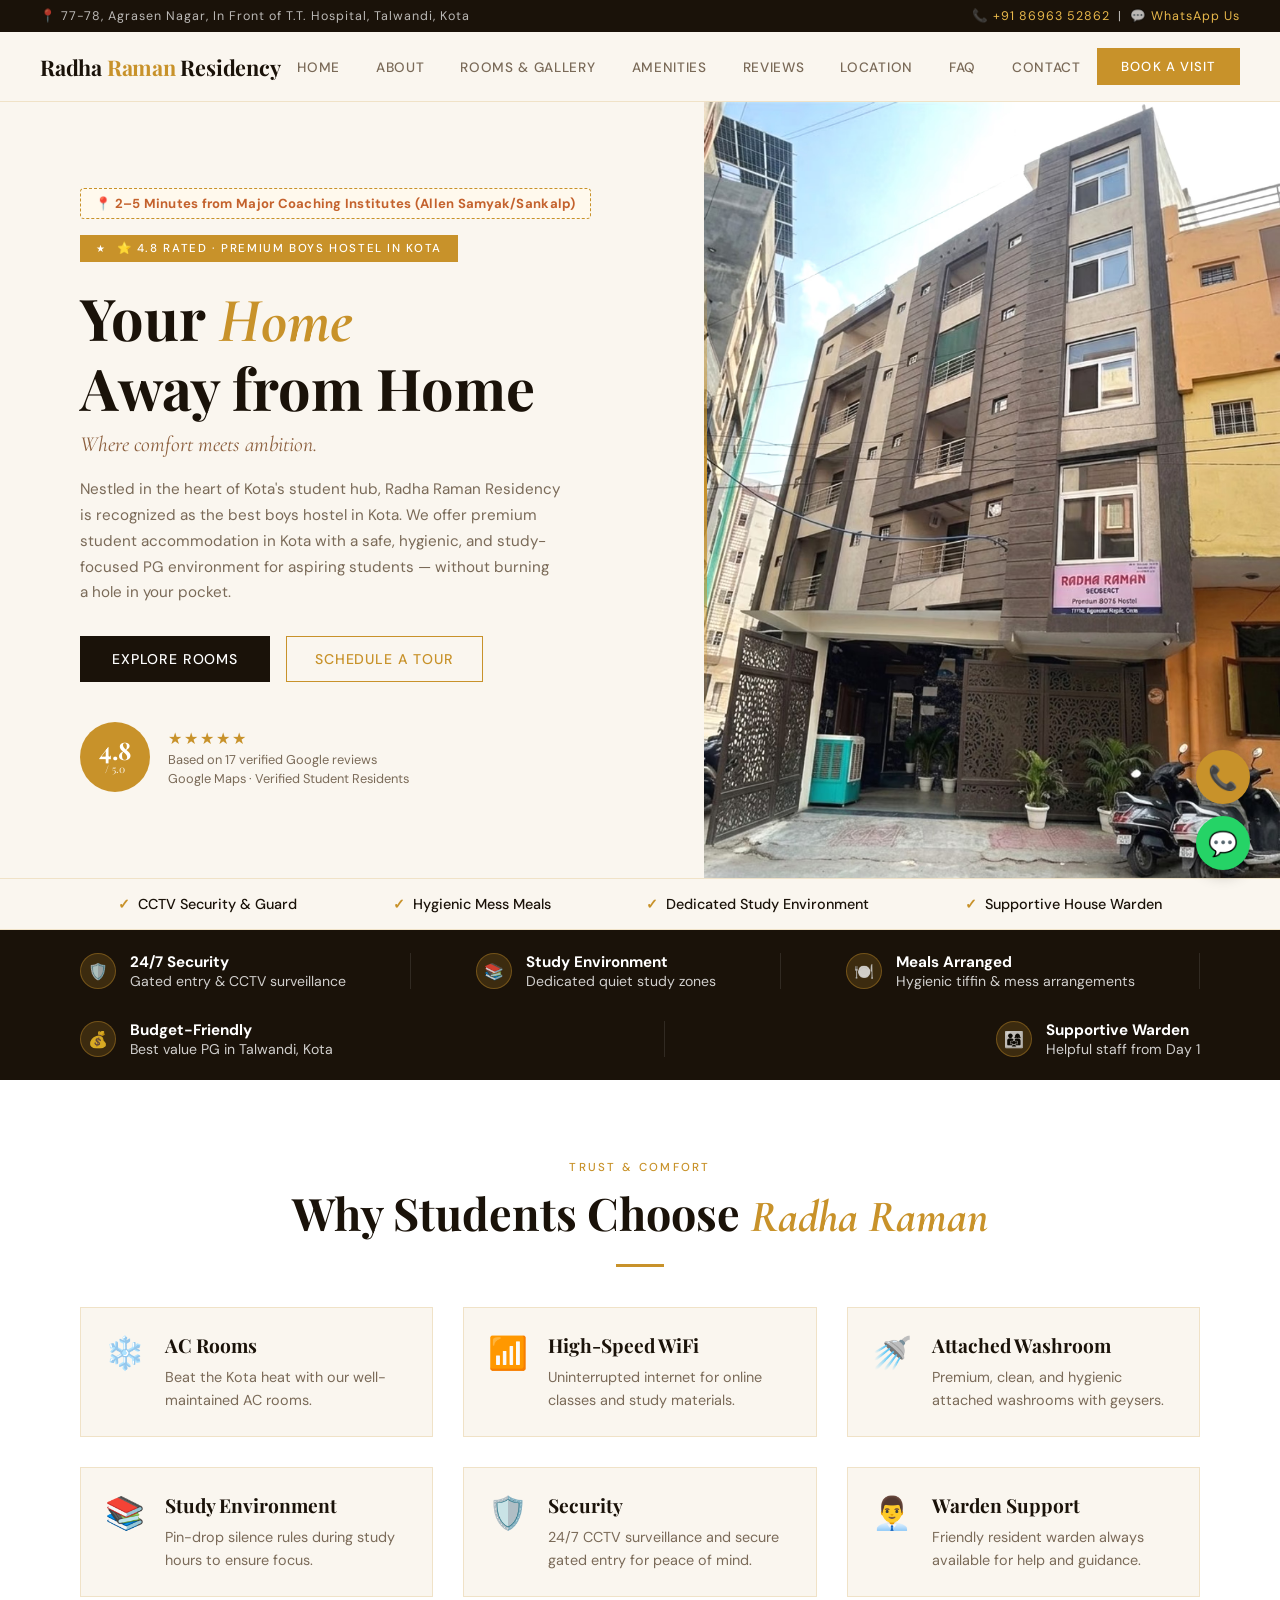
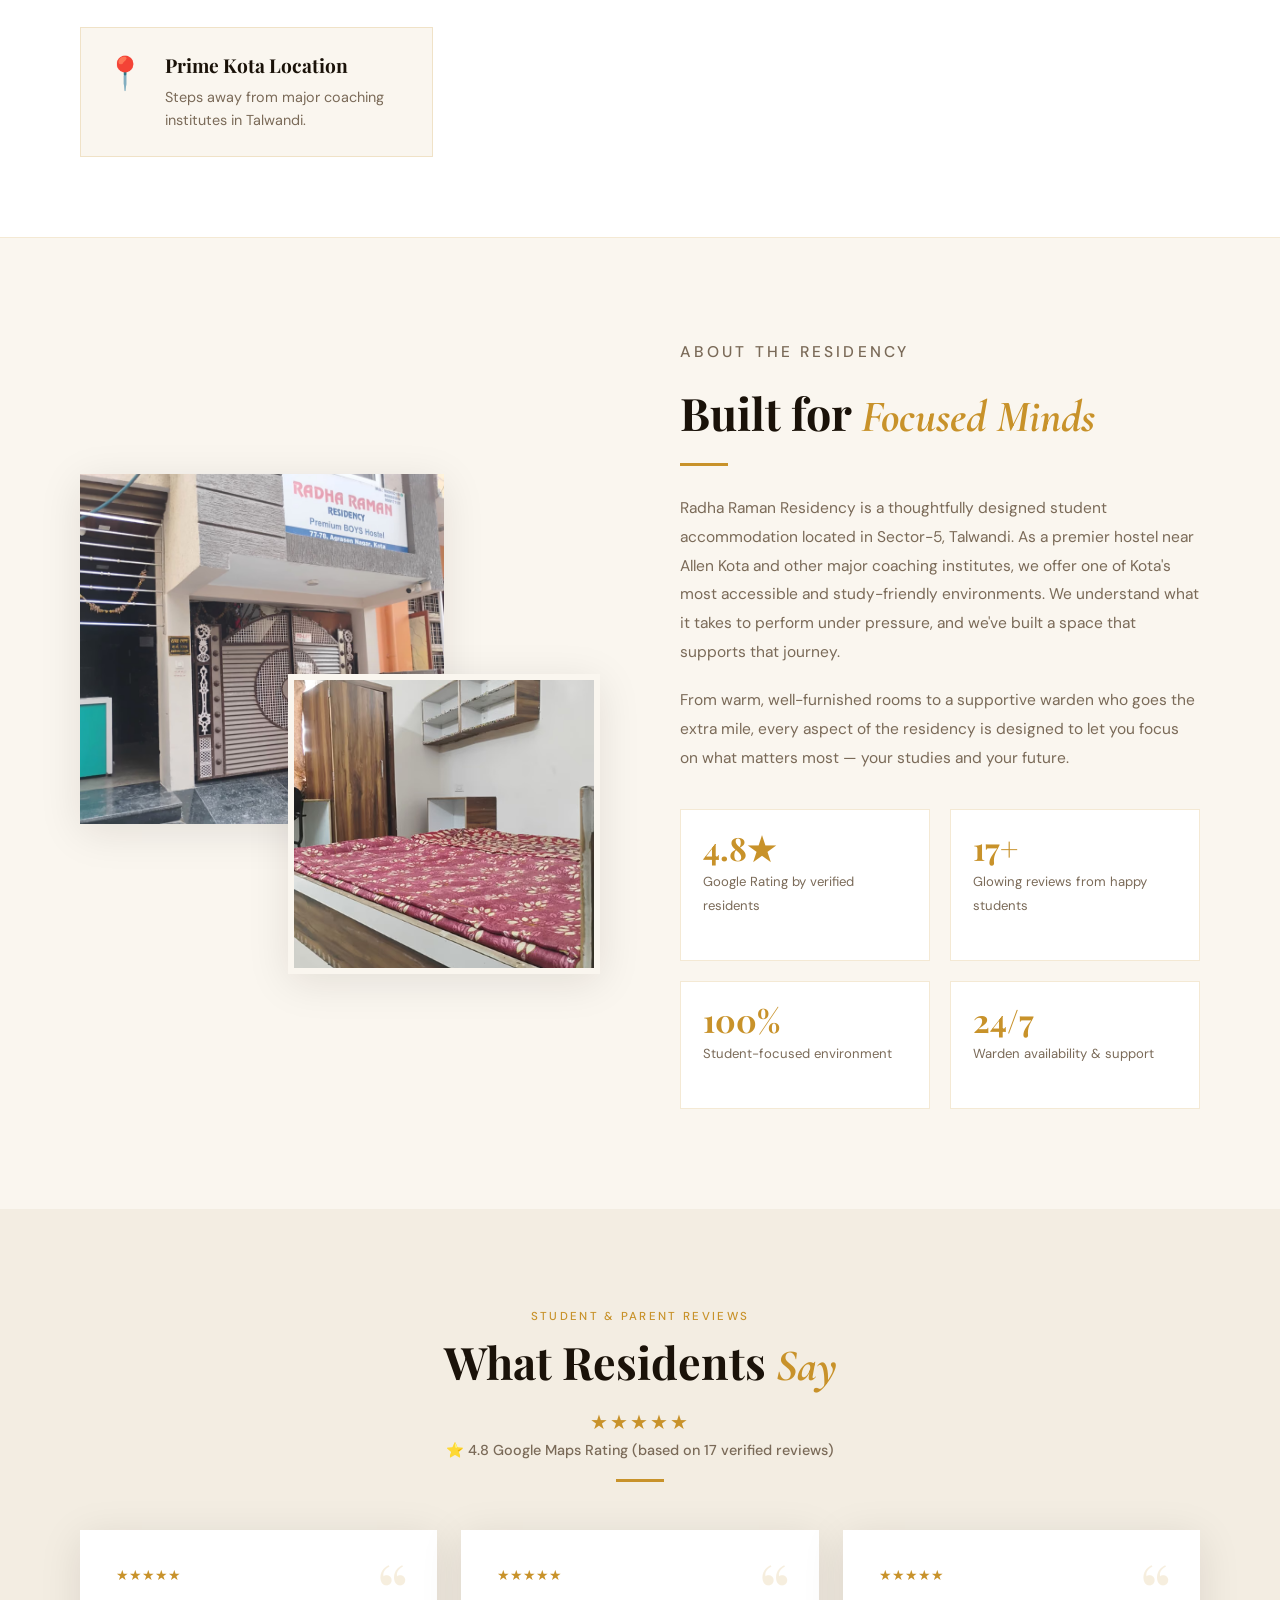
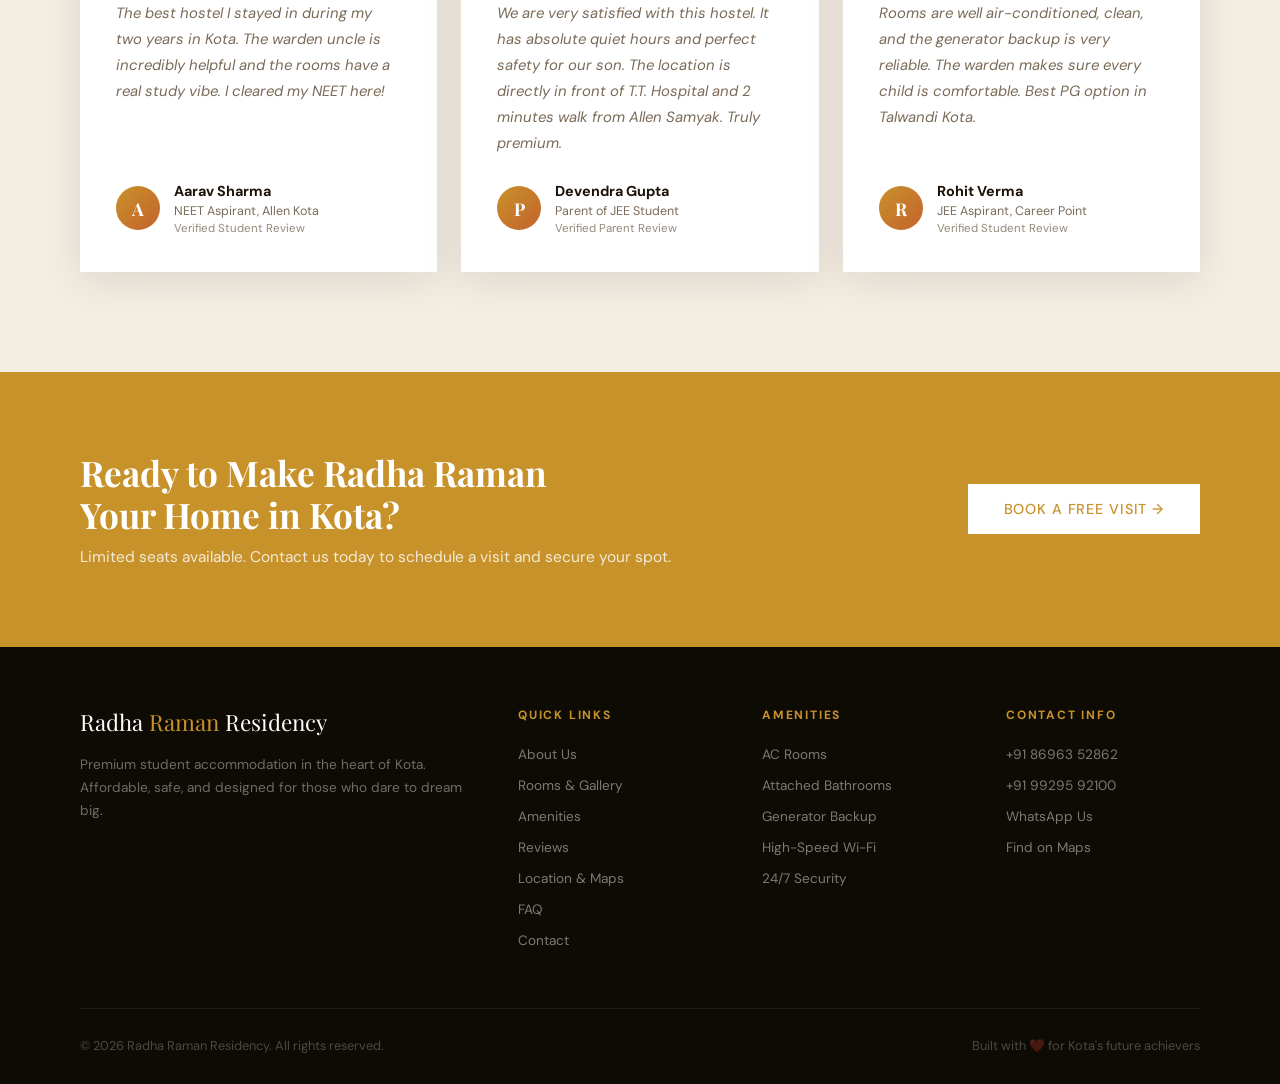
==== commit 7e633ba6: "Production readiness: mobile responsiveness, pricing updates, and SEO optimizations" ====
--- a/index.html
+++ b/index.html
@@ -1,16 +1,7 @@
-<!DOCTYPE html><html lang="en"><head> 
- <!-- Google tag (gtag.js) -->
-<script async src="https://www.googletagmanager.com/gtag/js?id=G-SPRFS5DGHE"></script>
-<script>
-  window.dataLayer = window.dataLayer || [];
-  function gtag(){dataLayer.push(arguments);}
-  gtag('js', new Date());
-
-  gtag('config', 'G-SPRFS5DGHE');
-</script>
-    <meta charset="UTF-8"><meta name="viewport" content="width=device-width,initial-scale=1"><title>Radha Raman Residency Kota | Premium Boys Hostel Near Coaching Institutes</title><meta name="description" content="Looking for the best boys hostel near Allen Kota? Radha Raman Residency in Talwandi offers premium AC rooms, 24/7 security, power backup, study-focused environment, and supportive warden. Book your visit today!"><meta name="keywords" content="Hostel in Kota, Boys Hostel Kota, Student Hostel Kota, Hostel Near Allen Kota, Hostel Near Coaching Institutes, PG in Kota, Radha Raman Residency, Best Boys Hostel in Kota, Student Accommodation Kota"><link rel="canonical" href="https://mr-yadav00.github.io/Radha-Raman-Residency/"><meta name="author" content="Radha Raman Residency"><meta name="robots" content="index, follow"><meta http-equiv="X-Content-Type-Options" content="nosniff"><meta http-equiv="X-Frame-Options" content="sameorigin"><meta name="referrer" content="no-referrer-when-downgrade"><meta name="google-site-verification" content="A4wcBSs2z1b_MtHZeC4lS4qXRExJYuT7q6BsKpleorI" /><meta property="og:title" content="Radha Raman Residency Kota | Premium Boys Hostel Near Coaching Institutes"><meta property="og:description" content="Affordable luxury student living in Talwandi, Kota. AC rooms, study desks, 24/7 security, generator backup, and home-like environment. Located 2 mins from Allen."><meta property="og:type" content="website"><meta property="og:url" content="https://mr-yadav00.github.io/Radha-Raman-Residency/"><meta property="og:image" content="https://mr-yadav00.github.io/Radha-Raman-Residency/images/hero_exterior.jpg"><meta property="og:site_name" content="Radha Raman Residency"><meta name="twitter:card" content="summary_large_image"><meta name="twitter:title" content="Radha Raman Residency Kota | Premium Boys Hostel Near Coaching Institutes"><meta name="twitter:description" content="Affordable luxury student living in Talwandi, Kota. AC rooms, study desks, 24/7 security, and home-like environment. Located 2 mins from Allen."><meta name="twitter:image" content="https://mr-yadav00.github.io/Radha-Raman-Residency/images/hero_exterior.jpg"><link rel="preconnect" href="https://fonts.googleapis.com"><link rel="preconnect" href="https://fonts.gstatic.com" crossorigin><link rel="dns-prefetch" href="https://fonts.googleapis.com"><link rel="dns-prefetch" href="https://www.googletagmanager.com"><link href="https://fonts.googleapis.com/css2?family=Playfair+Display:ital,wght@0,400;0,600;0,700;1,400&family=DM+Sans:wght@300;400;500;700&family=Cormorant+Garamond:ital,wght@1,400;1,600&display=swap" rel="stylesheet" media="print" onload='this.media="all"'><link rel="preload" imagesrcset="images/hero_exterior-480w.webp 480w, images/hero_exterior-800w.webp 800w, images/hero_exterior-1200w.webp 1200w" imagesizes="(max-width: 1024px) 100vw, 50vw" as="image" type="image/webp">
-    <script type="application/ld+json">
-{
+<!DOCTYPE html>
+<html lang="en">
+<head>
+<meta charset="UTF-8"><meta name="viewport" content="width=device-width,initial-scale=1"><title>Best Boys Hostel in Kota | AC Rooms, WiFi & Mess | Radha Raman Residency</title><meta name="description" content="Looking for the best boys hostel in Kota? Radha Raman Residency offers AC single and sharing rooms, WiFi, attached bathrooms, study-friendly environment and quality student accommodation near coaching institutes."><meta name="keywords" content="boys hostel in kota, best boys hostel in kota, ac hostel in kota, hostel near coaching in kota, student hostel in kota, hostel in kota, boys pg in kota, pg in kota for students, single room hostel in kota, double sharing room in kota, hostel near allen kota, hostel near resonance kota, hostel near motion kota, hostel near vibrant kota, hostel with mess in kota, hostel with wifi in kota, hostel with ac rooms in kota, student accommodation in kota, safe boys hostel in kota, budget hostel in kota, premium hostel in kota, hostel near landmark city kota, hostel near kunhadi kota, hostel near coaching institutes kota, furnished hostel rooms kota, hostel with attached bathroom kota"><link rel="canonical" href="https://mr-yadav00.github.io/Radha-Raman-Residency/"><meta name="author" content="Radha Raman Residency"><meta name="robots" content="index, follow"><meta http-equiv="X-Content-Type-Options" content="nosniff"><meta http-equiv="X-Frame-Options" content="sameorigin"><meta name="referrer" content="no-referrer-when-downgrade"><meta name="google-site-verification" content="wtk4Aop-KC2tvIeDJ74rPpWp1TlRFWbBZharsPK3Rdo"><meta property="og:title" content="Best Boys Hostel in Kota | AC Rooms, WiFi & Mess | Radha Raman Residency"><meta property="og:description" content="Looking for the best boys hostel in Kota? Radha Raman Residency offers AC single and sharing rooms, WiFi, attached bathrooms, study-friendly environment and quality student accommodation near coaching institutes."><meta property="og:type" content="website"><meta property="og:url" content="https://mr-yadav00.github.io/Radha-Raman-Residency/"><meta property="og:image" content="https://mr-yadav00.github.io/Radha-Raman-Residency/images/hero_exterior.jpg"><meta property="og:site_name" content="Radha Raman Residency"><meta name="twitter:card" content="summary_large_image"><meta name="twitter:title" content="Best Boys Hostel in Kota | AC Rooms, WiFi & Mess | Radha Raman Residency"><meta name="twitter:description" content="Looking for the best boys hostel in Kota? Radha Raman Residency offers AC single and sharing rooms, WiFi, attached bathrooms, study-friendly environment and quality student accommodation near coaching institutes."><meta name="twitter:image" content="https://mr-yadav00.github.io/Radha-Raman-Residency/images/hero_exterior.jpg"><link rel="preconnect" href="https://fonts.googleapis.com"><link rel="preconnect" href="https://fonts.gstatic.com" crossorigin=""><link rel="dns-prefetch" href="https://fonts.googleapis.com"><link rel="dns-prefetch" href="https://www.googletagmanager.com"><link href="https://fonts.googleapis.com/css2?family=Playfair+Display:ital,wght@0,400;0,600;0,700;1,400&amp;family=DM+Sans:wght@300;400;500;700&amp;family=Cormorant+Garamond:ital,wght@1,400;1,600&amp;display=swap" rel="stylesheet" media="print" onload="this.media=&quot;all&quot;"><link rel="preload" imagesrcset="images/hero_exterior-480w.webp 480w, images/hero_exterior-800w.webp 800w, images/hero_exterior-1200w.webp 1200w" imagesizes="(max-width: 1024px) 100vw, 50vw" as="image" type="image/webp"><script async="" src="https://www.googletagmanager.com/gtag/js?id=G-XXXXXXXXXX"></script><script>function gtag(){dataLayer.push(arguments)}window.dataLayer=window.dataLayer||[],gtag("js",new Date),gtag("config","G-XXXXXXXXXX")</script><script type="application/ld+json">{
     "@context": "https://schema.org",
     "@graph": [
       {
@@ -21,7 +12,7 @@
         "image": "https://mr-yadav00.github.io/Radha-Raman-Residency/images/hero_exterior.jpg",
         "telephone": "+918696352862",
         "url": "https://mr-yadav00.github.io/Radha-Raman-Residency/",
-        "priceRange": "₹6000 - ₹12000",
+        "priceRange": "₹3999 - ₹12000",
         "address": {
           "@type": "PostalAddress",
           "streetAddress": "77-78, Agrasen Nagar, In Front of T.T. Hospital",
@@ -160,4 +151,42 @@
         ]
       }
     ]
-  }</script><style>:root{--cream:#FAF6EF;--deep:#1A1209;--gold:#C8922A;--gold-light:#E8B84B;--warm:#8B5E3C;--rust:#C4622D;--text:#2E1F0E;--muted:#7A6A58;--card-bg:#FFFFFF;--border:rgba(200,146,42,0.2);--shadow:0 8px 40px rgba(26,18,9,0.10)}*,::after,::before{box-sizing:border-box;margin:0;padding:0}html{scroll-behavior:smooth}body{font-family:'DM Sans',sans-serif;background:var(--cream);color:var(--text);overflow-x:hidden}.skip-link{position:absolute;top:-100px;left:20px;background:var(--gold);color:#fff;padding:10px 20px;z-index:999;transition:top .2s;text-decoration:none;font-weight:500}.skip-link:focus{top:10px}.topbar{background:var(--deep);color:rgba(255,255,255,.7);font-size:.78rem;letter-spacing:.08em;padding:8px 40px;display:flex;justify-content:space-between;align-items:center}.topbar a{color:var(--gold-light);text-decoration:none;outline:0}.topbar a:focus-visible{outline:2px solid var(--gold-light)}nav{position:sticky;top:0;z-index:100;background:rgba(250,246,239,.95);backdrop-filter:blur(12px);border-bottom:1px solid var(--border);padding:0 40px;display:flex;align-items:center;justify-content:space-between;height:70px}.nav-logo{font-family:'Playfair Display',serif;font-size:1.35rem;font-weight:700;color:var(--deep);letter-spacing:-.01em}.nav-logo span{color:var(--gold)}.nav-links{display:flex;gap:36px;list-style:none}.nav-links a{font-size:.85rem;font-weight:500;letter-spacing:.05em;text-transform:uppercase;color:var(--muted);text-decoration:none;transition:color .2s;outline:0;padding:6px 0}.nav-links a:focus-visible,.nav-links a:hover{color:var(--gold)}.nav-links a:focus-visible{outline:2px solid var(--gold)}.nav-cta{background:var(--gold);color:#fff;font-size:.82rem;font-weight:500;letter-spacing:.08em;text-transform:uppercase;padding:10px 24px;border:none;cursor:pointer;text-decoration:none;transition:background .2s;outline:0}.nav-cta:focus-visible,.nav-cta:hover{background:var(--rust)}.nav-cta:focus-visible{outline:2px solid var(--deep)}.menu-toggle{display:none;background:0 0;border:none;cursor:pointer;padding:8px;outline:0}.menu-toggle span{display:block;width:24px;height:2px;background:var(--deep);margin:5px 0;transition:.3s}.hero{min-height:85vh;display:grid;grid-template-columns:1.1fr 0.9fr;position:relative;overflow:hidden}.hero-left{display:flex;flex-direction:column;justify-content:center;padding:60px 60px 60px 80px;position:relative;z-index:2}.hero-tag{display:inline-flex;align-items:center;gap:10px;background:var(--gold);color:#fff;font-size:.72rem;font-weight:500;letter-spacing:.14em;text-transform:uppercase;padding:6px 16px;margin-bottom:24px;width:fit-content;animation:fadeUp .7s ease both}.hero-tag::before{content:'★';font-size:.65rem}.hero h1{font-family:'Playfair Display',serif;font-size:clamp(2.5rem, 4.5vw, 3.8rem);font-weight:700;line-height:1.1;color:var(--deep);margin-bottom:12px;animation:fadeUp .7s .1s ease both}.hero h1 em{font-style:italic;color:var(--gold);font-family:'Cormorant Garamond',serif;font-size:1.1em}.hero-sub{font-family:'Cormorant Garamond',serif;font-style:italic;font-size:1.35rem;color:var(--warm);margin-bottom:20px;animation:fadeUp .7s .2s ease both}.hero-desc{font-size:.95rem;color:var(--muted);line-height:1.7;max-width:480px;margin-bottom:30px;animation:fadeUp .7s .3s ease both}.hero-actions{display:flex;gap:16px;align-items:center;animation:fadeUp .7s .4s ease both}.btn-primary{background:var(--deep);color:#fff;padding:14px 32px;font-size:.88rem;font-weight:500;letter-spacing:.06em;text-transform:uppercase;text-decoration:none;border:none;cursor:pointer;transition:background .2s,transform .2s;display:inline-block;outline:0}.btn-primary:focus-visible,.btn-primary:hover{background:var(--gold);transform:translateY(-2px)}.btn-primary:focus-visible{outline:2px solid var(--rust)}.btn-outline{border:1.5px solid var(--gold);color:var(--gold);padding:13px 28px;font-size:.88rem;font-weight:500;letter-spacing:.06em;text-transform:uppercase;text-decoration:none;transition:all .2s;display:inline-block;outline:0}.btn-outline:focus-visible,.btn-outline:hover{background:var(--gold);color:#fff}.btn-outline:focus-visible{outline:2px solid var(--deep)}.hero-rating{margin-top:40px;display:flex;align-items:center;gap:18px;animation:fadeUp .7s .5s ease both}.rating-circle{width:70px;height:70px;border-radius:50%;background:var(--gold);display:flex;flex-direction:column;align-items:center;justify-content:center;color:#fff;font-family:'Playfair Display',serif}.rating-circle .num{font-size:1.5rem;font-weight:700;line-height:1}.rating-circle .out{font-size:.65rem;opacity:.85}.rating-text .stars{color:var(--gold);font-size:1rem;letter-spacing:2px}.rating-text p{font-size:.8rem;color:var(--muted);margin-top:2px}.hero-right{position:relative;overflow:hidden;display:flex;align-items:stretch}.hero-right picture{width:100%;height:100%}.hero-img-main{width:100%;height:100%;object-fit:cover;display:block}.hero-deco{position:absolute;left:-1px;top:50%;transform:translateY(-50%);width:4px;height:60%;background:linear-gradient(to bottom,transparent,var(--gold),transparent)}.trust-banner{background:var(--cream);border-top:1px solid var(--border);border-bottom:1px solid var(--border);padding:16px 80px;display:flex;justify-content:space-around;align-items:center;flex-wrap:wrap;gap:20px}.trust-item{display:flex;align-items:center;gap:8px;font-size:.9rem;font-weight:500;color:var(--deep)}.trust-icon{color:var(--gold);font-weight:700}.proximity-badge{background:#fff9ed;border:1px dashed var(--gold);color:var(--rust);padding:6px 14px;border-radius:4px;font-size:.82rem;font-weight:700;letter-spacing:.02em;display:inline-flex;align-items:center;gap:6px;width:fit-content;margin-bottom:16px}.strip{background:var(--deep);padding:22px 80px;display:flex;align-items:center;justify-content:space-between;flex-wrap:wrap;gap:30px}.strip-item{display:flex;align-items:center;gap:14px;color:rgba(255,255,255,.8);font-size:.88rem}.strip-icon{width:36px;height:36px;background:rgba(200,146,42,.2);border:1px solid rgba(200,146,42,.4);border-radius:50%;display:flex;align-items:center;justify-content:center;font-size:1rem;flex-shrink:0}.strip-item strong{color:#fff;display:block;font-size:.95rem}.strip-divider{width:1px;height:36px;background:rgba(255,255,255,.1)}.section-label{font-size:.72rem;font-weight:500;letter-spacing:.2em;text-transform:uppercase;color:var(--gold);margin-bottom:12px}.section-title{font-family:'Playfair Display',serif;font-size:clamp(2rem, 3.5vw, 2.8rem);font-weight:700;line-height:1.15;color:var(--deep)}.section-title em{font-style:italic;font-family:'Cormorant Garamond',serif;color:var(--gold)}.title-line{width:48px;height:3px;background:var(--gold);margin:20px 0 28px}.about{padding:100px 80px;display:grid;grid-template-columns:1fr 1fr;gap:80px;align-items:center}.about-imgs{position:relative;height:500px}.about-img-1,.about-img-2{box-shadow:var(--shadow);overflow:hidden}.about-img-1{position:absolute;top:0;left:0;width:70%;height:70%}.about-img-2{position:absolute;bottom:0;right:0;width:60%;height:60%;border:6px solid var(--cream)}.about-imgs img{width:100%;height:100%;object-fit:cover;display:block}.about-content p{font-size:.97rem;line-height:1.85;color:var(--muted);margin-bottom:20px}.about-stats{display:grid;grid-template-columns:1fr 1fr;gap:20px;margin-top:36px}.stat-box{border:1px solid var(--border);padding:22px;background:#fff}.stat-box .num{font-family:'Playfair Display',serif;font-size:2rem;font-weight:700;color:var(--gold);line-height:1}.stat-box p{font-size:.82rem;color:var(--muted);margin-top:6px}.rooms{background:var(--deep);padding:100px 80px}.rooms .section-title{color:#fff}.rooms-grid{display:grid;grid-template-columns:repeat(3,1fr);gap:2px;margin-top:48px}.room-card{position:relative;overflow:hidden;aspect-ratio:4/3;cursor:pointer}.room-card-img{width:100%;height:100%;background:linear-gradient(135deg,#2a1a08,#6b3d1a);display:flex;align-items:center;justify-content:center;transition:transform .5s ease}.room-card-img img{width:100%;height:100%;object-fit:cover;display:block}.room-card:hover .room-card-img{transform:scale(1.05)}.room-card-overlay{position:absolute;inset:0;background:linear-gradient(to top,rgba(26,18,9,.95) 0,rgba(26,18,9,.4) 50%,transparent 100%);display:flex;flex-direction:column;justify-content:flex-end;padding:24px;opacity:0;transition:opacity .3s ease}.room-name{font-family:'Playfair Display',serif;font-size:1.15rem;color:#fff;margin-bottom:4px;font-weight:400}.room-tag{font-size:.75rem;color:var(--gold-light);letter-spacing:.1em;text-transform:uppercase}.room-card.featured{grid-row:span 2;aspect-ratio:unset}.room-card.featured .room-card-img{background:linear-gradient(135deg,#6b2e00,#c8922a);height:100%}@media (hover:hover){.room-card:hover .room-card-overlay{opacity:1}}@media (hover:none){.room-card-overlay{opacity:1;background:linear-gradient(to top,rgba(26,18,9,.98) 0,rgba(26,18,9,.6) 70%,transparent 100%);padding:16px}.room-name{font-size:1.05rem}.room-tag{font-size:.7rem}}.amenities{padding:100px 80px}.amenities-header{display:flex;justify-content:space-between;align-items:flex-end;margin-bottom:60px}.amenities-grid{display:grid;grid-template-columns:repeat(4,1fr);gap:2px}.amenity-card{background:#fff;padding:36px 28px;border:1px solid var(--border);position:relative;overflow:hidden;transition:all .3s}.amenity-card::before{content:'';position:absolute;bottom:0;left:0;width:0;height:3px;background:var(--gold);transition:width .3s}.amenity-card:hover::before{width:100%}.amenity-card:hover{transform:translateY(-4px);box-shadow:var(--shadow)}.amenity-icon{font-size:2rem;margin-bottom:16px;display:block}.amenity-card h3{font-family:'Playfair Display',serif;font-size:1.05rem;color:var(--deep);margin-bottom:8px}.amenity-card p{font-size:.85rem;color:var(--muted);line-height:1.6}.testimonials{background:#f3ede2;padding:100px 80px}.reviews-badge-container{display:flex;flex-direction:column;align-items:center;margin-top:16px;gap:6px}.reviews-badge-stars{color:var(--gold);font-size:1.25rem;letter-spacing:2px}.reviews-badge-text{font-size:.9rem;font-weight:500;color:var(--muted)}.testimonials-grid{display:grid;grid-template-columns:repeat(3,1fr);gap:24px;margin-top:48px}.testi-card{background:#fff;padding:36px;position:relative;box-shadow:var(--shadow);display:flex;flex-direction:column;justify-content:space-between}.testi-card::before{content:'\201C';position:absolute;top:20px;right:28px;font-family:'Playfair Display',serif;font-size:5rem;color:var(--gold);opacity:.15;line-height:1}.testi-stars{color:var(--gold);margin-bottom:16px;font-size:.9rem}.testi-card p{font-size:.93rem;line-height:1.75;color:var(--muted);font-style:italic;margin-bottom:24px}.testi-author{display:flex;align-items:center;gap:14px;margin-top:auto}.testi-avatar{width:44px;height:44px;border-radius:50%;background:linear-gradient(135deg,var(--gold),var(--rust));display:flex;align-items:center;justify-content:center;color:#fff;font-family:'Playfair Display',serif;font-size:1.1rem;font-weight:700;flex-shrink:0}.testi-name{font-weight:700;font-size:.9rem;color:var(--deep)}.testi-role{font-size:.78rem;color:var(--muted);display:block;margin-top:2px}.testi-date{font-size:.72rem;color:var(--muted);opacity:.8;display:block;margin-top:2px}.location-section{padding:100px 80px;background:var(--cream)}.map-grid-container{display:grid;grid-template-columns:1fr 1.1fr;gap:80px;align-items:stretch;margin-top:48px}.map-container-box{height:480px;background:#eaeaea;position:relative;box-shadow:var(--shadow);border:1px solid var(--border)}.map-container-box iframe{width:100%;height:100%;border:0}.distance-wrapper h3{font-family:'Playfair Display',serif;font-size:1.35rem;color:var(--deep);margin-bottom:24px}.distance-grid{display:grid;grid-template-columns:repeat(2,1fr);gap:16px}.distance-card{background:#fff;border:1px solid var(--border);padding:20px;display:flex;flex-direction:column;gap:6px;transition:all .2s ease}.distance-card:hover{box-shadow:var(--shadow);border-color:var(--gold)}.dist-dest{font-size:.95rem;font-weight:700;color:var(--deep)}.dist-val{font-size:.88rem;color:var(--gold);font-weight:500}.dist-time{font-size:.8rem;color:var(--muted)}.map-action-btns{margin-top:24px;display:flex;gap:16px}.faq-section{background:#f3ede2;padding:100px 80px}.faq-container{max-width:800px;margin:48px auto 0;display:flex;flex-direction:column;gap:12px}.faq-item{background:#fff;border:1px solid var(--border);overflow:hidden;transition:all .25s ease}.faq-trigger{width:100%;background:0 0;border:none;padding:20px 24px;text-align:left;font-family:'Playfair Display',serif;font-size:1.08rem;font-weight:600;color:var(--deep);display:flex;justify-content:space-between;align-items:center;cursor:pointer;outline:0}.faq-trigger:focus-visible{outline:2px solid var(--gold);background:rgba(200,146,42,.05)}.faq-icon-arrow{font-size:1.2rem;color:var(--gold);transition:transform .25s ease}.faq-panel{max-height:0;overflow:hidden;transition:max-height .25s ease-out,padding .25s ease-out;padding:0 24px}.faq-content{padding-bottom:20px;font-size:.92rem;line-height:1.7;color:var(--muted)}.faq-item.active{border-color:var(--gold);box-shadow:var(--shadow)}.faq-item.active .faq-trigger{color:var(--gold)}.faq-item.active .faq-icon-arrow{transform:rotate(180deg)}.faq-item.active .faq-panel{max-height:200px;padding:0 24px}.cta-band{background:var(--gold);padding:80px;display:grid;grid-template-columns:1fr auto;gap:40px;align-items:center}.cta-band h2{font-family:'Playfair Display',serif;font-size:2.2rem;color:#fff;line-height:1.2}.cta-band p{color:rgba(255,255,255,.8);margin-top:10px;font-size:.97rem}.btn-white{background:#fff;color:var(--gold);padding:16px 36px;font-size:.9rem;font-weight:500;letter-spacing:.06em;text-transform:uppercase;text-decoration:none;white-space:nowrap;transition:all .2s;display:inline-block;outline:0}.btn-white:focus-visible,.btn-white:hover{background:var(--deep);color:#fff}.btn-white:focus-visible{outline:2px solid var(--border)}.contact{padding:100px 80px;background:var(--deep)}.contact .section-label{color:var(--gold-light)}.contact .section-title{color:#fff}.contact-grid{display:grid;grid-template-columns:1fr 1fr;gap:80px;margin-top:60px}.form-group{margin-bottom:22px}.form-group label{display:block;font-size:.78rem;letter-spacing:.12em;text-transform:uppercase;color:rgba(255,255,255,.5);margin-bottom:8px}.form-group input,.form-group select,.form-group textarea{width:100%;background:rgba(255,255,255,.05);border:1px solid rgba(200,146,42,.25);color:#fff;padding:14px 16px;font-family:'DM Sans',sans-serif;font-size:.92rem;outline:0;transition:border-color .2s}.form-group input:focus,.form-group select:focus,.form-group textarea:focus{border-color:var(--gold)}.form-group select{appearance:none;cursor:pointer}.form-group textarea{resize:vertical;min-height:100px}.form-group input::placeholder,.form-group textarea::placeholder{color:rgba(255,255,255,.25)}.form-row{display:grid;grid-template-columns:1fr 1fr;gap:16px}.contact-info-item{display:flex;gap:16px;align-items:flex-start;margin-bottom:32px}.ci-icon{width:46px;height:46px;background:rgba(200,146,42,.15);border:1px solid rgba(200,146,42,.3);display:flex;align-items:center;justify-content:center;font-size:1.1rem;flex-shrink:0}.ci-text strong{color:#fff;display:block;margin-bottom:4px;font-size:.9rem}.ci-text span{color:rgba(255,255,255,.5);font-size:.85rem;line-height:1.5}footer{background:#0e0b05;padding:60px 80px 30px}.footer-top{display:grid;grid-template-columns:2fr 1fr 1fr 1fr;gap:50px;padding-bottom:48px;border-bottom:1px solid rgba(255,255,255,.07)}.footer-brand .logo{font-family:'Playfair Display',serif;font-size:1.4rem;color:#fff;margin-bottom:16px}.footer-brand .logo span{color:var(--gold)}.footer-brand p{font-size:.85rem;color:rgba(255,255,255,.4);line-height:1.7}.footer-col h3{font-size:.75rem;letter-spacing:.15em;text-transform:uppercase;color:var(--gold);margin-bottom:20px}.footer-col ul{list-style:none}.footer-col ul li{margin-bottom:10px}.footer-col ul li a{font-size:.85rem;color:rgba(255,255,255,.45);text-decoration:none;transition:color .2s;outline:0}.footer-col ul li a:focus-visible,.footer-col ul li a:hover{color:var(--gold)}.footer-col ul li a:focus-visible{outline:2px solid var(--gold)}.footer-bottom{padding-top:28px;display:flex;justify-content:space-between;align-items:center}.footer-bottom p{font-size:.8rem;color:rgba(255,255,255,.25)}.footer-bottom a{color:var(--gold);text-decoration:none}.float-widgets{position:fixed;bottom:30px;right:30px;display:flex;flex-direction:column;gap:12px;z-index:999}.btn-float{width:54px;height:54px;border-radius:50%;display:flex;align-items:center;justify-content:center;color:#fff;font-size:1.5rem;box-shadow:0 4px 16px rgba(0,0,0,.3);cursor:pointer;text-decoration:none;transition:transform .2s ease,background .2s ease;outline:0}.btn-float:focus-visible,.btn-float:hover{transform:scale(1.1)}.btn-float.float-wa{background:#25d366}.btn-float.float-call{background:var(--gold)}.mobile-cta-bar{display:none;position:fixed;bottom:0;left:0;width:100%;height:60px;background:var(--deep);grid-template-columns:1fr 1fr;z-index:998;border-top:1px solid var(--border)}.m-cta-btn{display:flex;align-items:center;justify-content:center;color:#fff;font-size:.88rem;font-weight:700;letter-spacing:.05em;text-transform:uppercase;text-decoration:none;gap:8px;outline:0}.m-cta-btn.m-call{background:var(--deep);border-right:1px solid rgba(255,255,255,.1)}.m-cta-btn.m-wa{background:#25d366}a:focus-visible,button:focus-visible,input:focus-visible,select:focus-visible,textarea:focus-visible{outline:3px solid var(--gold);outline-offset:2px}@keyframes fadeUp{from{opacity:0;transform:translateY(28px)}to{opacity:1;transform:translateY(0)}}.reveal{opacity:0;transform:translateY(30px);transition:opacity .6s ease,transform .6s ease}.reveal.visible{opacity:1;transform:none}@media (prefers-reduced-motion:reduce){.reveal{transition:none!important;opacity:1!important;transform:none!important}*{animation:none!important;transition:none!important}}@media (max-width:1024px){.hero{grid-template-columns:1fr;min-height:auto}.hero-left{padding:60px 40px}.hero-right{height:380px}.about,.contact-grid,.location-section,.map-grid-container{grid-template-columns:1fr}.map-grid-container{gap:40px}.rooms-grid{grid-template-columns:1fr 1fr}.room-card.featured{grid-row:span 1;aspect-ratio:4/3}.amenities-grid{grid-template-columns:repeat(2,1fr)}.testimonials-grid{grid-template-columns:1fr 1fr}.footer-top{grid-template-columns:1fr 1fr}.about,.amenities,.contact,.cta-band,.faq-section,.location-section,.rooms,.testimonials,footer{padding-left:40px;padding-right:40px}nav{padding:0 24px}.strip,.topbar,.trust-banner{padding-left:24px;padding-right:24px}}@media (max-width:768px){.menu-toggle{display:block}.nav-links{display:none;flex-direction:column;position:absolute;top:70px;left:0;width:100%;background:var(--cream);border-bottom:1px solid var(--border);padding:24px;gap:20px;box-shadow:var(--shadow)}.nav-links.active{display:flex}nav .nav-cta{display:none}.mobile-cta-bar{display:grid}body{padding-bottom:60px}.float-widgets{bottom:75px;right:16px}.btn-float{width:48px;height:48px;font-size:1.3rem}}@media (max-width:680px){.hero-left{padding:48px 24px}.amenities-grid,.distance-grid,.rooms-grid,.testimonials-grid{grid-template-columns:1fr}.about,.amenities,.contact,.cta-band,.faq-section,.location-section,.rooms,.testimonials{padding:48px 24px}.strip{flex-direction:column;padding:24px;gap:16px;align-items:flex-start}.strip-divider{display:none}.cta-band{grid-template-columns:1fr;gap:24px}.footer-top{grid-template-columns:1fr;gap:32px}footer{padding:40px 24px 20px}.topbar{display:none}.map-container-box{height:320px}}@media (max-width:380px){.hero h1{font-size:2.1rem}.btn-outline,.btn-primary{padding:12px 20px;font-size:.8rem}.hero-actions{flex-direction:column;align-items:stretch;width:100%}.hero-actions a{text-align:center}}</style></head><body><a href="#main-content" class="skip-link">Skip to main content</a><div class="topbar"><span>📍 77-78, Agrasen Nagar, In Front of T.T. Hospital, Talwandi, Kota</span> <span>📞 <a href="tel:+918696352862" aria-label="Call Radha Raman Residency">+91 86963 52862</a> &nbsp;|&nbsp; 💬 <a href="https://wa.me/918696352862?text=Hello%20Radha%20Raman%20Residency,%20I'm%20interested%20in%20booking%20a%20hostel%20visit." target="_blank" rel="noopener noreferrer" aria-label="Chat with us on WhatsApp">WhatsApp Us</a></span></div><nav><div class="nav-logo" role="banner">Radha <span>Raman</span> Residency</div><button class="menu-toggle" id="menu-toggle" aria-label="Toggle navigation menu" aria-expanded="false" aria-controls="nav-links"><span></span> <span></span> <span></span></button><ul class="nav-links" id="nav-links"><li><a href="#about">About</a></li><li><a href="#rooms">Rooms & Gallery</a></li><li><a href="#amenities">Amenities</a></li><li><a href="#reviews">Reviews</a></li><li><a href="#location">Location</a></li><li><a href="#faq">FAQ</a></li><li><a href="#contact">Contact</a></li></ul><a href="#contact" class="nav-cta" onclick='trackEvent("Click_BookVisit_Nav")'>Book a Visit</a></nav><main id="main-content"><section class="hero"><div class="hero-left"><div class="proximity-badge">📍 2–5 Minutes from Major Coaching Institutes (Allen Samyak/Sankalp)</div><div class="hero-tag">⭐ 4.8 Rated · Premium Boys Hostel in Kota</div><h1>Your <em>Home</em><br>Away from Home</h1><p class="hero-sub">Where comfort meets ambition.</p><p class="hero-desc">Nestled in the heart of Kota's student hub, Radha Raman Residency is recognized as the best boys hostel in Kota. We offer premium student accommodation in Kota with a safe, hygienic, and study-focused PG environment for aspiring students — without burning a hole in your pocket.</p><div class="hero-actions"><a href="#rooms" class="btn-primary" onclick='trackEvent("Click_ExploreRooms_Hero")'>Explore Rooms</a> <a href="#contact" class="btn-outline" onclick='trackEvent("Click_ScheduleTour_Hero")'>Schedule a Tour</a></div><div class="hero-rating"><div class="rating-circle" aria-label="Google Maps Rating 4.8 out of 5 stars"><span class="num">4.8</span> <span class="out">/ 5.0</span></div><div class="rating-text"><div class="stars" aria-hidden="true">★★★★★</div><p>Based on 17 verified Google reviews</p><p>Google Maps · Verified Student Residents</p></div></div></div><div class="hero-right"><div class="hero-img-placeholder"><picture><source srcset="images/hero_exterior-480w.avif 480w, images/hero_exterior-800w.avif 800w, images/hero_exterior-1200w.avif 1200w" sizes="(max-width: 1024px) 100vw, 50vw" type="image/avif"><source srcset="images/hero_exterior-480w.webp 480w, images/hero_exterior-800w.webp 800w, images/hero_exterior-1200w.webp 1200w" sizes="(max-width: 1024px) 100vw, 50vw" type="image/webp"><img class="hero-img-main" src="images/hero_exterior.jpg" alt="Radha Raman Residency Boys Hostel Building Exterior in Talwandi Kota" width="1200" height="900" decoding="async" fetchpriority="high"></picture></div><div class="hero-deco"></div></div></section><section class="trust-banner" aria-label="Why Parents Choose Us"><div class="trust-item"><span class="trust-icon">✓</span> CCTV Security & Guard</div><div class="trust-item"><span class="trust-icon">✓</span> Hygienic Mess Meals</div><div class="trust-item"><span class="trust-icon">✓</span> Dedicated Study Environment</div><div class="trust-item"><span class="trust-icon">✓</span> Supportive House Warden</div></section><div class="strip" aria-label="Key Facilities Strip"><div class="strip-item"><div class="strip-icon" aria-hidden="true">🛡️</div><div><strong>24/7 Security</strong> Gated entry & CCTV surveillance</div></div><div class="strip-divider" aria-hidden="true"></div><div class="strip-item"><div class="strip-icon" aria-hidden="true">📚</div><div><strong>Study Environment</strong> Dedicated quiet study zones</div></div><div class="strip-divider" aria-hidden="true"></div><div class="strip-item"><div class="strip-icon" aria-hidden="true">🍽️</div><div><strong>Meals Arranged</strong> Hygienic tiffin & mess arrangements</div></div><div class="strip-divider" aria-hidden="true"></div><div class="strip-item"><div class="strip-icon" aria-hidden="true">💰</div><div><strong>Budget-Friendly</strong> Best value PG in Talwandi, Kota</div></div><div class="strip-divider" aria-hidden="true"></div><div class="strip-item"><div class="strip-icon" aria-hidden="true">👨‍👩‍👧</div><div><strong>Supportive Warden</strong> Helpful staff from Day 1</div></div></div><section class="about" id="about"><div class="about-imgs reveal"><div class="about-img-1"><picture><source srcset="images/about_entrance-400w.avif 400w, images/about_entrance-800w.avif 800w" sizes="(max-width: 1024px) 70vw, 35vw" type="image/avif"><source srcset="images/about_entrance-400w.webp 400w, images/about_entrance-800w.webp 800w" sizes="(max-width: 1024px) 70vw, 35vw" type="image/webp"><img src="images/about_entrance.jpg" alt="Radha Raman Residency main entrance gate showing premium student boys pg signboard" loading="lazy" decoding="async" width="800" height="600"></picture></div><div class="about-img-2"><picture><source srcset="images/about_room-400w.avif 400w, images/about_room-800w.avif 800w" sizes="(max-width: 1024px) 60vw, 30vw" type="image/avif"><source srcset="images/about_room-400w.webp 400w, images/about_room-800w.webp 800w" sizes="(max-width: 1024px) 60vw, 30vw" type="image/webp"><img src="images/about_room.jpg" alt="Student room interior showing beds and study desk setup at Radha Raman Residency Kota" loading="lazy" decoding="async" width="800" height="600"></picture></div></div><div class="about-content reveal"><p class="section-label">About the Residency</p><h2 class="section-title">Built for <em>Focused Minds</em></h2><div class="title-line"></div><p>Radha Raman Residency is a thoughtfully designed student accommodation located in Sector-5, Talwandi. As a premier hostel near Allen Kota and other major coaching institutes, we offer one of Kota's most accessible and study-friendly environments. We understand what it takes to perform under pressure, and we've built a space that supports that journey.</p><p>From warm, well-furnished rooms to a supportive warden who goes the extra mile, every aspect of the residency is designed to let you focus on what matters most — your studies and your future.</p><div class="about-stats"><div class="stat-box"><div class="num">4.8★</div><p>Google Rating by verified residents</p></div><div class="stat-box"><div class="num">17+</div><p>Glowing reviews from happy students</p></div><div class="stat-box"><div class="num">100%</div><p>Student-focused environment</p></div><div class="stat-box"><div class="num">24/7</div><p>Warden availability & support</p></div></div></div></section><section class="rooms" id="rooms"><p class="section-label" style="color:var(--gold-light)">Our Accommodation</p><h2 class="section-title">Well-Equipped <em>Rooms & Spaces</em></h2><div class="title-line"></div><div class="rooms-grid reveal"><div class="room-card featured"><div class="room-card-img"><picture><source srcset="images/room_featured-400w.avif 400w, images/room_featured-800w.avif 800w" sizes="(max-width: 1024px) 100vw, 50vw" type="image/avif"><source srcset="images/room_featured-400w.webp 400w, images/room_featured-800w.webp 800w" sizes="(max-width: 1024px) 100vw, 50vw" type="image/webp"><img src="images/room_featured.jpg" alt="Premium student double room interior at Radha Raman Residency Kota" loading="lazy" decoding="async" width="800" height="600"></picture></div><div class="room-card-overlay"><h3 class="room-name">Standard Student Room</h3><div class="room-tag">Spacious Bed · Study Table · Double/Single sharing options</div></div></div><div class="room-card"><div class="room-card-img"><picture><source srcset="images/room_bathroom-300w.avif 300w, images/room_bathroom-600w.avif 600w" sizes="(max-width: 1024px) 50vw, 25vw" type="image/avif"><source srcset="images/room_bathroom-300w.webp 300w, images/room_bathroom-600w.webp 600w" sizes="(max-width: 1024px) 50vw, 25vw" type="image/webp"><img src="images/room_bathroom.jpg" alt="Clean and modern bathroom with hot water geyser at Radha Raman Residency" loading="lazy" decoding="async" width="600" height="450"></picture></div><div class="room-card-overlay"><h3 class="room-name">Modern Bathrooms</h3><div class="room-tag">Geyser · Shower · Clean & Hygienic</div></div></div><div class="room-card"><div class="room-card-img"><picture><source srcset="images/room_study-300w.avif 300w, images/room_study-600w.avif 600w" sizes="(max-width: 1024px) 50vw, 25vw" type="image/avif"><source srcset="images/room_study-300w.webp 300w, images/room_study-600w.webp 600w" sizes="(max-width: 1024px) 50vw, 25vw" type="image/webp"><img src="images/room_study.jpg" alt="Quiet study desk with drawers and shelf for textbooks in Radha Raman PG Kota" loading="lazy" decoding="async" width="600" height="450"></picture></div><div class="room-card-overlay"><h3 class="room-name">Study Area</h3><div class="room-tag">Quiet · Well-lit · Dedicated Desk & Shelves</div></div></div><div class="room-card"><div class="room-card-img"><picture><source srcset="images/room_elevator-300w.avif 300w, images/room_elevator-600w.avif 600w" sizes="(max-width: 1024px) 50vw, 25vw" type="image/avif"><source srcset="images/room_elevator-300w.webp 300w, images/room_elevator-600w.webp 600w" sizes="(max-width: 1024px) 50vw, 25vw" type="image/webp"><img src="images/room_elevator.jpg" alt="Premium elevator passenger lift lobby at Radha Raman Residency" loading="lazy" decoding="async" width="600" height="450"></picture></div><div class="room-card-overlay"><h3 class="room-name">Elevator & Lift Lobby</h3><div class="room-tag">Premium Lift · 24/7 Access for Students</div></div></div><div class="room-card"><div class="room-card-img"><picture><source srcset="images/room_corridor-300w.avif 300w, images/room_corridor-600w.avif 600w" sizes="(max-width: 1024px) 50vw, 25vw" type="image/avif"><source srcset="images/room_corridor-300w.webp 300w, images/room_corridor-600w.webp 600w" sizes="(max-width: 1024px) 50vw, 25vw" type="image/webp"><img src="images/room_corridor.jpg" alt="Spacious clean tiled corridor inside Radha Raman Residency hostel" loading="lazy" decoding="async" width="600" height="450"></picture></div><div class="room-card-overlay"><h3 class="room-name">Common Spaces</h3><div class="room-tag">Clean · Spacious Tiled Corridors · Well-maintained</div></div></div></div></section><section class="amenities" id="amenities"><div class="amenities-header reveal"><div><p class="section-label">Facilities & Services</p><h2 class="section-title">Everything You <em>Need</em></h2><div class="title-line"></div></div><a href="#contact" class="btn-primary" style="margin-bottom:28px" onclick='trackEvent("Click_GetDetails_Amenities")'>Get Details</a></div><div class="amenities-grid reveal"><div class="amenity-card"><span class="amenity-icon" aria-hidden="true">❄️</span><h3>AC Rooms</h3><p>All rooms are air-conditioned for maximum comfort — especially during Kota's intense summers.</p></div><div class="amenity-card"><span class="amenity-icon" aria-hidden="true">📶</span><h3>High-Speed Wi-Fi</h3><p>Reliable internet throughout the hostel to support online classes, study material, and resources.</p></div><div class="amenity-card"><span class="amenity-icon" aria-hidden="true">⚡</span><h3>24×7 Generator</h3><p>Uninterrupted power backup so your studies and comfort are never disrupted by power cuts.</p></div><div class="amenity-card"><span class="amenity-icon" aria-hidden="true">🍛</span><h3>Mess / Meal Available</h3><p>Hygienic and nutritious meals arranged on-site so you can focus entirely on your preparation.</p></div><div class="amenity-card"><span class="amenity-icon" aria-hidden="true">💧</span><h3>RO Purified Water</h3><p>24/7 access to clean RO-filtered drinking water throughout the premises.</p></div><div class="amenity-card"><span class="amenity-icon" aria-hidden="true">👕</span><h3>Laundry Facility</h3><p>In-house laundry service so you never have to step out for washing your clothes.</p></div><div class="amenity-card"><span class="amenity-icon" aria-hidden="true">🧹</span><h3>Housekeeping</h3><p>Regular daily cleaning of rooms and common areas to maintain a tidy, hygienic environment.</p></div><div class="amenity-card"><span class="amenity-icon" aria-hidden="true">🛡️</span><h3>Clean & Safe Environment</h3><p>Gated entry, CCTV, and a supportive warden ensure your safety and peace of mind at all times.</p></div></div></section><section class="testimonials" id="reviews"><div class="reveal" style="text-align:center"><p class="section-label" style="text-align:center">Student & Parent Reviews</p><h2 class="section-title">What Residents <em>Say</em></h2><div class="reviews-badge-container"><div class="reviews-badge-stars" aria-label="4.8 stars">★★★★★</div><p class="reviews-badge-text">⭐ 4.8 Google Maps Rating (based on 17 verified reviews)</p></div><div class="title-line" style="margin:20px auto 0"></div></div><div class="testimonials-grid reveal"><div class="testi-card"><div><div class="testi-stars" aria-label="5 stars">★★★★★</div><p>The best hostel I stayed in during my two years in Kota. The warden uncle is incredibly helpful and the rooms have a real study vibe. I cleared my NEET here!</p></div><div class="testi-author"><div class="testi-avatar">A</div><div><span class="testi-name">Aarav Sharma</span> <span class="testi-role">NEET Aspirant, Allen Kota</span> <span class="testi-date">Verified Student Review</span></div></div></div><div class="testi-card"><div><div class="testi-stars" aria-label="5 stars">★★★★★</div><p>We are very satisfied with this hostel. It has absolute quiet hours and perfect safety for our son. The location is directly in front of T.T. Hospital and 2 minutes walk from Allen Samyak. Truly premium.</p></div><div class="testi-author"><div class="testi-avatar">P</div><div><span class="testi-name">Devendra Gupta</span> <span class="testi-role">Parent of JEE Student</span> <span class="testi-date">Verified Parent Review</span></div></div></div><div class="testi-card"><div><div class="testi-stars" aria-label="5 stars">★★★★★</div><p>Rooms are well air-conditioned, clean, and the generator backup is very reliable. The warden makes sure every child is comfortable. Best PG option in Talwandi Kota.</p></div><div class="testi-author"><div class="testi-avatar">R</div><div><span class="testi-name">Rohit Verma</span> <span class="testi-role">JEE Aspirant, Career Point</span> <span class="testi-date">Verified Student Review</span></div></div></div></div></section><section class="location-section" id="location"><div class="reveal"><p class="section-label">Find Us</p><h2 class="section-title">Perfectly <em>Located</em> in Kota</h2><div class="title-line"></div><p class="location-desc" style="color:var(--muted);margin-bottom:24px">Located in the safest, most student-friendly neighbourhood of Sector-5, Talwandi. We are just a few steps away from major coaching institutes, hospitals, and markets.</p><div class="map-grid-container"><div class="map-container-box"><iframe src="https://maps.google.com/maps?q=Radha%20Raman%20Residency,%2077-78,%20Agrasen%20Nagar,%20Kota&t=&z=16&ie=UTF8&iwloc=&output=embed" title="Google Map showing Radha Raman Residency location in Kota" style="border:0" allowfullscreen="" loading="lazy" referrerpolicy="no-referrer-when-downgrade" onclick='trackEvent("Interacted_GoogleMap")'></iframe></div><div class="distance-wrapper"><h3>Proximity & Distance Chart</h3><div class="distance-grid"><div class="distance-card"><span class="dist-dest">🚶 Allen Samyak / Sankalp Campus</span> <span class="dist-val">2–3 Minutes Walk</span> <span class="dist-time">Approx. 200m away</span></div><div class="distance-card"><span class="dist-dest">🚶 Allen Safalya Campus</span> <span class="dist-val">4–5 Minutes Walk</span> <span class="dist-time">Approx. 400m away</span></div><div class="distance-card"><span class="dist-dest">🚶 Motion Kota Campus</span> <span class="dist-val">6 Minutes Walk</span> <span class="dist-time">Approx. 500m away</span></div><div class="distance-card"><span class="dist-dest">🚶 Career Point Coaching</span> <span class="dist-val">8 Minutes Walk</span> <span class="dist-time">Approx. 700m away</span></div><div class="distance-card"><span class="dist-dest">🏥 T.T. Hospital</span> <span class="dist-val">Directly in Front</span> <span class="dist-time">0 Minutes walk (10 meters)</span></div><div class="distance-card"><span class="dist-dest">🚗 Kota Railway Station</span> <span class="dist-val">15 Minutes Drive</span> <span class="dist-time">Approx. 6.5 km away</span></div></div><div class="map-action-btns"><a href="https://maps.app.goo.gl/zArFavop5LxTpakv7" target="_blank" rel="noopener noreferrer" class="btn-primary" onclick='trackEvent("Click_Directions_GoogleMaps")'>Get Directions ↗</a> <a href="#contact" class="btn-outline">Book a Free Visit</a></div></div></div></div></section><section class="faq-section" id="faq"><div class="reveal" style="text-align:center"><p class="section-label" style="text-align:center">Got Questions?</p><h2 class="section-title">Frequently Asked <em>Questions</em></h2><div class="title-line" style="margin:20px auto 0"></div></div><div class="faq-container reveal"><div class="faq-item"><button class="faq-trigger" aria-expanded="false" aria-controls="faq-panel-1">Is the mess/meal facility compulsory? <span class="faq-icon-arrow" aria-hidden="true">▼</span></button><div class="faq-panel" id="faq-panel-1" role="region"><div class="faq-content">No, the mess facility is not compulsory at Radha Raman Residency. We arrange lunch and dinner tiffin deliveries separately so students pay only for what they consume, ensuring maximum flexibility.</div></div></div><div class="faq-item"><button class="faq-trigger" aria-expanded="false" aria-controls="faq-panel-2">Is high-speed Wi-Fi included in the rent? <span class="faq-icon-arrow" aria-hidden="true">▼</span></button><div class="faq-panel" id="faq-panel-2" role="region"><div class="faq-content">Yes, high-speed Wi-Fi is fully included in the monthly rent. The internet is optimized for video lectures, online mock tests, and digital learning.</div></div></div><div class="faq-item"><button class="faq-trigger" aria-expanded="false" aria-controls="faq-panel-3">Is laundry service available and included? <span class="faq-icon-arrow" aria-hidden="true">▼</span></button><div class="faq-panel" id="faq-panel-3" role="region"><div class="faq-content">Yes, professional in-house laundry service is provided for students. This saves time and ensures their clothes are washed and ironed regularly.</div></div></div><div class="faq-item"><button class="faq-trigger" aria-expanded="false" aria-controls="faq-panel-4">Is power generator backup available? <span class="faq-icon-arrow" aria-hidden="true">▼</span></button><div class="faq-panel" id="faq-panel-4" role="region"><div class="faq-content">Yes, we have a heavy-duty industrial generator installed on site. It provides instant 24/7 power backup for fans, lights, and study areas during local power outages.</div></div></div><div class="faq-item"><button class="faq-trigger" aria-expanded="false" aria-controls="faq-panel-5">Are parents allowed to visit or stay at the hostel? <span class="faq-icon-arrow" aria-hidden="true">▼</span></button><div class="faq-panel" id="faq-panel-5" role="region"><div class="faq-content">Yes, parents are encouraged to visit their children. We provide temporary guest stay arrangements and room options for visiting parents to stay safely within the residency.</div></div></div><div class="faq-item"><button class="faq-trigger" aria-expanded="false" aria-controls="faq-panel-6">Is there a security deposit required? <span class="faq-icon-arrow" aria-hidden="true">▼</span></button><div class="faq-panel" id="faq-panel-6" role="region"><div class="faq-content">Yes, a standard security deposit is required at the time of check-in. This deposit is fully refundable when the student checks out at the end of the term.</div></div></div><div class="faq-item"><button class="faq-trigger" aria-expanded="false" aria-controls="faq-panel-7">What documents are required for booking admission? <span class="faq-icon-arrow" aria-hidden="true">▼</span></button><div class="faq-panel" id="faq-panel-7" role="region"><div class="faq-content">We require the student's Aadhaar Card, Parent's Aadhaar Card, Coaching Institute Admission Letter/ID Card, and passport-size photographs of the student.</div></div></div><div class="faq-item"><button class="faq-trigger" aria-expanded="false" aria-controls="faq-panel-8">Are short-term stay options available? <span class="faq-icon-arrow" aria-hidden="true">▼</span></button><div class="faq-panel" id="faq-panel-8" role="region"><div class="faq-content">Yes, we provide flexible short-term stay plans for students coming to Kota for mock test series, revisions, or crash courses (subject to availability of rooms).</div></div></div><div class="faq-item"><button class="faq-trigger" aria-expanded="false" aria-controls="faq-panel-9">What are the hostel rules and gate timings? <span class="faq-icon-arrow" aria-hidden="true">▼</span></button><div class="faq-panel" id="faq-panel-9" role="region"><div class="faq-content">To maintain discipline and safety, the main gate closes at 10:00 PM. We maintain strict silence hours during study times to ensure all students can study without distraction.</div></div></div><div class="faq-item"><button class="faq-trigger" aria-expanded="false" aria-controls="faq-panel-10">How can I schedule a visit to look at the rooms? <span class="faq-icon-arrow" aria-hidden="true">▼</span></button><div class="faq-panel" id="faq-panel-10" role="region"><div class="faq-content">You can book a visit by calling the warden directly at +91 86963 52862, sending us a message on WhatsApp, or using the online booking form below. We will happily show you the campus.</div></div></div></div></section><div class="cta-band"><div><h2>Ready to Make Radha Raman<br>Your Home in Kota?</h2><p>Limited seats available. Contact us today to schedule a visit and secure your spot.</p></div><a href="#contact" class="btn-white" onclick='trackEvent("Click_BookVisit_CtaBand")'>Book a Free Visit →</a></div><section class="contact" id="contact"><p class="section-label">Get in Touch</p><h2 class="section-title">Book a Visit or <em>Enquire</em></h2><div class="contact-grid reveal"><div><div class="form-group"><div class="form-row"><div class="form-group" style="margin-bottom:0"><label for="fname">First Name</label> <input type="text" id="fname" placeholder="Aarav"></div><div class="form-group" style="margin-bottom:0"><label for="lname">Last Name</label> <input type="text" id="lname" placeholder="Sharma"></div></div></div><div class="form-group"><label for="phone">Phone Number</label> <input type="tel" id="phone" placeholder="+91 98765 43210"></div><div class="form-group"><label for="city">City / Where are you from?</label> <input type="text" id="city" placeholder="e.g. Jaipur, Delhi…"></div><div class="form-group"><label for="roomtype">Room Type Interested In</label> <select id="roomtype"><option value="">Select room type…</option><option>Single Room (AC)</option><option>Double Room (AC)</option><option>Non-AC Room</option></select></div><div class="form-group"><label for="message">Message / Requirements</label> <textarea id="message" placeholder="Any specific requirements or questions…"></textarea></div><button onclick="sendToWhatsApp()" class="btn-primary" style="width:100%;padding:16px;font-size:.9rem;border:none;cursor:pointer;display:flex;align-items:center;justify-content:center;gap:10px">💬 Send Enquiry via WhatsApp →</button><p style="color:rgba(255,255,255,.3);font-size:.78rem;text-align:center;margin-top:10px">This will open WhatsApp with your details pre-filled and send directly to us.</p></div><div><div class="contact-info-item"><div class="ci-icon" aria-hidden="true">📍</div><div class="ci-text"><strong>Address</strong> <span>77-78, Agrasen Nagar,<br>In Front of T.T. Hospital,<br>Talwandi, Kota, Rajasthan — 324005</span></div></div><div class="contact-info-item"><div class="ci-icon" aria-hidden="true">📞</div><div class="ci-text"><strong>Call / WhatsApp (Primary)</strong> <span><a href="tel:+918696352862" style="color:var(--gold-light);text-decoration:none" onclick='trackEvent("Click_Phone_ContactSection")'>+91 86963 52862</a><br>Available 9 AM – 9 PM daily</span></div></div><div class="contact-info-item"><div class="ci-icon" aria-hidden="true">📲</div><div class="ci-text"><strong>Other Contact Numbers</strong> <span><a href="tel:+919929592100" style="color:rgba(255,255,255,.5);text-decoration:none" onclick='trackEvent("Click_AltPhone1_ContactSection")'>+91 99295 92100</a><br><a href="tel:+918690585844" style="color:rgba(255,255,255,.5);text-decoration:none" onclick='trackEvent("Click_AltPhone2_ContactSection")'>+91 86905 85844</a><br><a href="tel:+919509171101" style="color:rgba(255,255,255,.5);text-decoration:none" onclick='trackEvent("Click_AltPhone3_ContactSection")'>+91 95091 71101</a></span></div></div><div class="contact-info-item"><div class="ci-icon" aria-hidden="true">💬</div><div class="ci-text"><strong>WhatsApp Link</strong> <span><a href="https://wa.me/918696352862?text=Hello%20Radha%20Raman%20Residency,%20I'm%20interested%20in%20enquiring%20about%20hostel%20rooms." target="_blank" rel="noopener noreferrer" style="color:var(--gold-light);text-decoration:none" onclick='trackEvent("Click_WhatsApp_ContactSection")'>Chat on WhatsApp →</a></span></div></div><div class="contact-info-item"><div class="ci-icon" aria-hidden="true">🕐</div><div class="ci-text"><strong>Visiting Hours</strong> <span>Mon–Sat: 10:00 AM – 7:00 PM<br>Sunday: 11:00 AM – 4:00 PM</span></div></div><div style="margin-top:32px;padding:28px;background:rgba(200,146,42,.1);border:1px solid rgba(200,146,42,.25)"><p style="color:var(--gold-light);font-family:'Playfair Display',serif;font-size:1rem;margin-bottom:8px">⭐ 4.8 on Google Maps</p><p style="color:rgba(255,255,255,.45);font-size:.83rem;line-height:1.6">Rated by 17 verified residents. One of the highest-rated Premium Boys Hostels in Kota.</p></div></div></div></section></main><footer><div class="footer-top"><div class="footer-brand"><div class="logo">Radha <span>Raman</span> Residency</div><p>Premium student accommodation in the heart of Kota. Affordable, safe, and designed for those who dare to dream big.</p></div><div class="footer-col"><h3>Quick Links</h3><ul><li><a href="#about">About Us</a></li><li><a href="#rooms">Rooms & Gallery</a></li><li><a href="#amenities">Amenities</a></li><li><a href="#reviews">Reviews</a></li><li><a href="#location">Location & Maps</a></li><li><a href="#faq">FAQ</a></li><li><a href="#contact">Contact</a></li></ul></div><div class="footer-col"><h3>Amenities</h3><ul><li><a href="#amenities">AC Rooms</a></li><li><a href="#amenities">Attached Bathrooms</a></li><li><a href="#amenities">Generator Backup</a></li><li><a href="#amenities">High-Speed Wi-Fi</a></li><li><a href="#amenities">24/7 Security</a></li></ul></div><div class="footer-col"><h3>Contact Info</h3><ul><li><a href="tel:+918696352862" onclick='trackEvent("Click_Phone_Footer")'>+91 86963 52862</a></li><li><a href="tel:+919929592100" onclick='trackEvent("Click_AltPhone_Footer")'>+91 99295 92100</a></li><li><a href="https://wa.me/918696352862?text=Hello%20Radha%20Raman%20Residency." target="_blank" rel="noopener noreferrer" onclick='trackEvent("Click_WhatsApp_Footer")'>WhatsApp Us</a></li><li><a href="https://maps.app.goo.gl/zArFavop5LxTpakv7" target="_blank" rel="noopener noreferrer" onclick='trackEvent("Click_MapsLink_Footer")'>Find on Maps</a></li></ul></div></div><div class="footer-bottom"><p>© 2026 Radha Raman Residency. All rights reserved.</p><p>Built with ❤️ for Kota's future achievers</p></div></footer><div class="float-widgets" id="float-widgets"><a href="tel:+918696352862" class="btn-float float-call" aria-label="Call Warden" onclick='trackEvent("Click_Phone_Widget")'>📞 </a><a href="https://wa.me/918696352862?text=Hello%20Radha%20Raman%20Residency,%20I'm%20interested%20in%20booking%20a%20hostel%20visit." target="_blank" rel="noopener noreferrer" class="btn-float float-wa" aria-label="Chat on WhatsApp" onclick='trackEvent("Click_WhatsApp_Widget")'>💬</a></div><div class="mobile-cta-bar"><a href="tel:+918696352862" class="m-cta-btn m-call" onclick='trackEvent("Click_Phone_StickyBar")'>📞 Call Warden </a><a href="https://wa.me/918696352862?text=Hello%20Radha%20Raman%20Residency,%20I'm%20interested%20in%20booking%20a%20hostel%20visit." target="_blank" rel="noopener noreferrer" class="m-cta-btn m-wa" onclick='trackEvent("Click_WhatsApp_StickyBar")'>💬 WhatsApp Enquiry</a></div><script>function trackEvent(e){"function"==typeof gtag&&gtag("event",e,{event_category:"Engagement",event_label:e}),console.log(`GA Event Tracked: ${e}`)}function sendToWhatsApp(){const e=document.getElementById("fname").value.trim(),t=document.getElementById("lname").value.trim(),n=document.getElementById("phone").value.trim(),a=document.getElementById("city").value.trim(),o=document.getElementById("roomtype").value.trim(),r=document.getElementById("message").value.trim();if(!e||!n)return void alert("Please fill in at least your name and phone number before sending.");trackEvent("Submit_WhatsAppEnquiry_Form");const s=encodeURIComponent(`🏠 *New Enquiry — Radha Raman Residency*\n\n👤 *Name:* ${e} ${t}\n📞 *Phone:* ${n}\n📍 *City:* ${a||"Not specified"}\n🛏️ *Room Type:* ${o||"Not specified"}\n💬 *Message:* ${r||"No message"}\n\n_Sent from the website enquiry form._`);window.open(`https://wa.me/918696352862?text=${s}`,"_blank")}const toggleBtn=document.getElementById("menu-toggle"),navLinks=document.getElementById("nav-links");toggleBtn.addEventListener("click",()=>{const e="true"===toggleBtn.getAttribute("aria-expanded")||!1;toggleBtn.setAttribute("aria-expanded",!e),navLinks.classList.toggle("active")}),navLinks.querySelectorAll("a").forEach(e=>{e.addEventListener("click",()=>{toggleBtn.setAttribute("aria-expanded","false"),navLinks.classList.remove("active")})});const faqItems=document.querySelectorAll(".faq-item");faqItems.forEach(e=>{const t=e.querySelector(".faq-trigger"),n=e.querySelector(".faq-panel");t.addEventListener("click",()=>{const a="true"===t.getAttribute("aria-expanded");faqItems.forEach(t=>{t!==e&&(t.classList.remove("active"),t.querySelector(".faq-trigger").setAttribute("aria-expanded","false"),t.querySelector(".faq-panel").style.maxHeight=null)}),t.setAttribute("aria-expanded",!a),e.classList.toggle("active"),a?n.style.maxHeight=null:(n.style.maxHeight=n.scrollHeight+"px",trackEvent(`FAQ_Opened_${t.textContent.trim().substring(0,30).replace(/\s+/g,"_")}`))})});const reveals=document.querySelectorAll(".reveal"),obs=new IntersectionObserver(e=>{e.forEach((e,t)=>{e.isIntersecting&&(setTimeout(()=>e.target.classList.add("visible"),80*t),obs.unobserve(e.target))})},{threshold:.12});reveals.forEach(e=>obs.observe(e));const nav=document.querySelector("nav");window.addEventListener("scroll",()=>{nav.style.boxShadow=window.scrollY>10?"0 2px 20px rgba(26,18,9,0.08)":"none"})</script></body></html>
+  }</script>
+<link rel="stylesheet" href="assets/css/style.css">
+<script src="assets/js/main.js" defer=""></script>
+
+<title>Radha Raman Residency Kota | Premium Boys Hostel & PG</title>
+</head>
+<body>
+<a href="#main-content" class="skip-link">Skip to main content</a>
+<div class="topbar"><span>📍 77-78, Agrasen Nagar, In Front of T.T. Hospital, Talwandi, Kota</span> <span>📞 <a href="tel:+918696352862" aria-label="Call Radha Raman Residency">+91 86963 52862</a> &nbsp;|&nbsp; 💬 <a href="https://wa.me/918696352862?text=Hello%20Radha%20Raman%20Residency,%20I'm%20interested%20in%20booking%20a%20hostel%20visit." target="_blank" rel="noopener noreferrer" aria-label="Chat with us on WhatsApp">WhatsApp Us</a></span></div>
+<nav><div class="nav-logo" role="banner">Radha <span>Raman</span> Residency</div><button class="menu-toggle" id="menu-toggle" aria-label="Toggle navigation menu" aria-expanded="false" aria-controls="nav-links"><span></span> <span></span> <span></span></button><ul class="nav-links" id="nav-links"><li><a href="index.html">Home</a></li><li><a href="about-contact.html#about">About</a></li><li><a href="rooms-pricing.html#rooms">Rooms &amp; Gallery</a></li><li><a href="rooms-pricing.html#amenities">Amenities</a></li><li><a href="index.html#reviews">Reviews</a></li><li><a href="about-contact.html#location">Location</a></li><li><a href="about-contact.html#faq">FAQ</a></li><li><a href="about-contact.html#contact">Contact</a></li></ul><a href="about-contact.html#contact" class="nav-cta" onclick="trackEvent(&quot;Click_BookVisit_Nav&quot;)">Book a Visit</a></nav>
+<main id="main-content">
+<section class="hero"><div class="hero-left"><div class="proximity-badge">📍 2–5 Minutes from Major Coaching Institutes (Allen Samyak/Sankalp)</div><div class="hero-tag">⭐ 4.8 Rated · Premium Boys Hostel in Kota</div><h1>Your <em>Home</em><br>Away from Home</h1><p class="hero-sub">Where comfort meets ambition.</p><p class="hero-desc">Nestled in the heart of Kota's student hub, Radha Raman Residency is recognized as the best boys hostel in Kota. We offer premium student accommodation in Kota with a safe, hygienic, and study-focused PG environment for aspiring students — without burning a hole in your pocket.</p><div class="hero-actions"><a href="rooms-pricing.html#rooms" class="btn-primary" onclick="trackEvent(&quot;Click_ExploreRooms_Hero&quot;)">Explore Rooms</a> <a href="about-contact.html#contact" class="btn-outline" onclick="trackEvent(&quot;Click_ScheduleTour_Hero&quot;)">Schedule a Tour</a></div><div class="hero-rating"><div class="rating-circle" aria-label="Google Maps Rating 4.8 out of 5 stars"><span class="num">4.8</span> <span class="out">/ 5.0</span></div><div class="rating-text"><div class="stars" aria-hidden="true">★★★★★</div><p>Based on 17 verified Google reviews</p><p>Google Maps · Verified Student Residents</p></div></div></div><div class="hero-right"><div class="hero-img-placeholder"><picture><source srcset="images/hero_exterior-480w.avif 480w, images/hero_exterior-800w.avif 800w, images/hero_exterior-1200w.avif 1200w" sizes="(max-width: 1024px) 100vw, 50vw" type="image/avif"><source srcset="images/hero_exterior-480w.webp 480w, images/hero_exterior-800w.webp 800w, images/hero_exterior-1200w.webp 1200w" sizes="(max-width: 1024px) 100vw, 50vw" type="image/webp"><img class="hero-img-main" src="images/hero_exterior.jpg" alt="Radha Raman Residency Boys Hostel Building Exterior in Talwandi Kota" width="1200" height="900" decoding="async" fetchpriority="high"></picture></div><div class="hero-deco"></div></div></section>
+<section class="trust-banner" aria-label="Why Parents Choose Us"><div class="trust-item"><span class="trust-icon">✓</span> CCTV Security &amp; Guard</div><div class="trust-item"><span class="trust-icon">✓</span> Hygienic Mess Meals</div><div class="trust-item"><span class="trust-icon">✓</span> Dedicated Study Environment</div><div class="trust-item"><span class="trust-icon">✓</span> Supportive House Warden</div></section>
+<div class="strip" aria-label="Key Facilities Strip"><div class="strip-item"><div class="strip-icon" aria-hidden="true">🛡️</div><div><strong>24/7 Security</strong> Gated entry &amp; CCTV surveillance</div></div><div class="strip-divider" aria-hidden="true"></div><div class="strip-item"><div class="strip-icon" aria-hidden="true">📚</div><div><strong>Study Environment</strong> Dedicated quiet study zones</div></div><div class="strip-divider" aria-hidden="true"></div><div class="strip-item"><div class="strip-icon" aria-hidden="true">🍽️</div><div><strong>Meals Arranged</strong> Hygienic tiffin &amp; mess arrangements</div></div><div class="strip-divider" aria-hidden="true"></div><div class="strip-item"><div class="strip-icon" aria-hidden="true">💰</div><div><strong>Budget-Friendly</strong> Best value PG in Talwandi, Kota</div></div><div class="strip-divider" aria-hidden="true"></div><div class="strip-item"><div class="strip-icon" aria-hidden="true">👨‍👩‍👧</div><div><strong>Supportive Warden</strong> Helpful staff from Day 1</div></div></div>
+<section class="why-choose-us" id="why-choose-us">
+    <div class="reveal">
+        <p class="section-label" style="text-align: center;">Trust &amp; Comfort</p>
+        <h2 class="section-title" style="text-align: center;">Why Students Choose <em>Radha Raman</em></h2>
+        <div class="title-line" style="margin: 20px auto 40px auto;"></div>
+        <div class="why-grid">
+            <div class="why-item"><div class="why-icon">❄️</div><div class="why-text"><h4>AC Rooms</h4><p>Beat the Kota heat with our well-maintained AC rooms.</p></div></div>
+            <div class="why-item"><div class="why-icon">📶</div><div class="why-text"><h4>High-Speed WiFi</h4><p>Uninterrupted internet for online classes and study materials.</p></div></div>
+            <div class="why-item"><div class="why-icon">🚿</div><div class="why-text"><h4>Attached Washroom</h4><p>Premium, clean, and hygienic attached washrooms with geysers.</p></div></div>
+            <div class="why-item"><div class="why-icon">📚</div><div class="why-text"><h4>Study Environment</h4><p>Pin-drop silence rules during study hours to ensure focus.</p></div></div>
+            <div class="why-item"><div class="why-icon">🛡️</div><div class="why-text"><h4>Security</h4><p>24/7 CCTV surveillance and secure gated entry for peace of mind.</p></div></div>
+            <div class="why-item"><div class="why-icon">👨‍💼</div><div class="why-text"><h4>Warden Support</h4><p>Friendly resident warden always available for help and guidance.</p></div></div>
+            <div class="why-item"><div class="why-icon">📍</div><div class="why-text"><h4>Prime Kota Location</h4><p>Steps away from major coaching institutes in Talwandi.</p></div></div>
+        </div>
+    </div>
+</section>
+<section class="about" id="about"><div class="about-imgs reveal"><div class="about-img-1"><picture><source srcset="images/about_entrance-400w.avif 400w, images/about_entrance-800w.avif 800w" sizes="(max-width: 1024px) 70vw, 35vw" type="image/avif"><source srcset="images/about_entrance-400w.webp 400w, images/about_entrance-800w.webp 800w" sizes="(max-width: 1024px) 70vw, 35vw" type="image/webp"><img src="images/about_entrance.jpg" alt="Radha Raman Residency main entrance gate showing premium student boys pg signboard" loading="lazy" decoding="async" width="800" height="600"></picture></div><div class="about-img-2"><picture><source srcset="images/about_room-400w.avif 400w, images/about_room-800w.avif 800w" sizes="(max-width: 1024px) 60vw, 30vw" type="image/avif"><source srcset="images/about_room-400w.webp 400w, images/about_room-800w.webp 800w" sizes="(max-width: 1024px) 60vw, 30vw" type="image/webp"><img src="images/about_room.jpg" alt="Student room interior showing beds and study desk setup at Radha Raman Residency Kota" loading="lazy" decoding="async" width="800" height="600"></picture></div></div><div class="about-content reveal"><p class="section-label">About the Residency</p><h2 class="section-title">Built for <em>Focused Minds</em></h2><div class="title-line"></div><p>Radha Raman Residency is a thoughtfully designed student accommodation located in Sector-5, Talwandi. As a premier hostel near Allen Kota and other major coaching institutes, we offer one of Kota's most accessible and study-friendly environments. We understand what it takes to perform under pressure, and we've built a space that supports that journey.</p><p>From warm, well-furnished rooms to a supportive warden who goes the extra mile, every aspect of the residency is designed to let you focus on what matters most — your studies and your future.</p><div class="about-stats"><div class="stat-box"><div class="num">4.8★</div><p>Google Rating by verified residents</p></div><div class="stat-box"><div class="num">17+</div><p>Glowing reviews from happy students</p></div><div class="stat-box"><div class="num">100%</div><p>Student-focused environment</p></div><div class="stat-box"><div class="num">24/7</div><p>Warden availability &amp; support</p></div></div></div></section>
+<section class="testimonials" id="reviews"><div class="reveal" style="text-align:center"><p class="section-label" style="text-align:center">Student &amp; Parent Reviews</p><h2 class="section-title">What Residents <em>Say</em></h2><div class="reviews-badge-container"><div class="reviews-badge-stars" aria-label="4.8 stars">★★★★★</div><p class="reviews-badge-text">⭐ 4.8 Google Maps Rating (based on 17 verified reviews)</p></div><div class="title-line" style="margin:20px auto 0"></div></div><div class="testimonials-grid reveal"><div class="testi-card"><div><div class="testi-stars" aria-label="5 stars">★★★★★</div><p>The best hostel I stayed in during my two years in Kota. The warden uncle is incredibly helpful and the rooms have a real study vibe. I cleared my NEET here!</p></div><div class="testi-author"><div class="testi-avatar">A</div><div><span class="testi-name">Aarav Sharma</span> <span class="testi-role">NEET Aspirant, Allen Kota</span> <span class="testi-date">Verified Student Review</span></div></div></div><div class="testi-card"><div><div class="testi-stars" aria-label="5 stars">★★★★★</div><p>We are very satisfied with this hostel. It has absolute quiet hours and perfect safety for our son. The location is directly in front of T.T. Hospital and 2 minutes walk from Allen Samyak. Truly premium.</p></div><div class="testi-author"><div class="testi-avatar">P</div><div><span class="testi-name">Devendra Gupta</span> <span class="testi-role">Parent of JEE Student</span> <span class="testi-date">Verified Parent Review</span></div></div></div><div class="testi-card"><div><div class="testi-stars" aria-label="5 stars">★★★★★</div><p>Rooms are well air-conditioned, clean, and the generator backup is very reliable. The warden makes sure every child is comfortable. Best PG option in Talwandi Kota.</p></div><div class="testi-author"><div class="testi-avatar">R</div><div><span class="testi-name">Rohit Verma</span> <span class="testi-role">JEE Aspirant, Career Point</span> <span class="testi-date">Verified Student Review</span></div></div></div></div></section>
+<div class="cta-band"><div><h2>Ready to Make Radha Raman<br>Your Home in Kota?</h2><p>Limited seats available. Contact us today to schedule a visit and secure your spot.</p></div><a href="about-contact.html#contact" class="btn-white" onclick="trackEvent(&quot;Click_BookVisit_CtaBand&quot;)">Book a Free Visit →</a></div>
+</main>
+<footer><div class="footer-top"><div class="footer-brand"><div class="logo">Radha <span>Raman</span> Residency</div><p>Premium student accommodation in the heart of Kota. Affordable, safe, and designed for those who dare to dream big.</p></div><div class="footer-col"><h3>Quick Links</h3><ul><li><a href="#about">About Us</a></li><li><a href="#rooms">Rooms &amp; Gallery</a></li><li><a href="#amenities">Amenities</a></li><li><a href="#reviews">Reviews</a></li><li><a href="#location">Location &amp; Maps</a></li><li><a href="#faq">FAQ</a></li><li><a href="#contact">Contact</a></li></ul></div><div class="footer-col"><h3>Amenities</h3><ul><li><a href="#amenities">AC Rooms</a></li><li><a href="#amenities">Attached Bathrooms</a></li><li><a href="#amenities">Generator Backup</a></li><li><a href="#amenities">High-Speed Wi-Fi</a></li><li><a href="#amenities">24/7 Security</a></li></ul></div><div class="footer-col"><h3>Contact Info</h3><ul><li><a href="tel:+918696352862" onclick="trackEvent(&quot;Click_Phone_Footer&quot;)">+91 86963 52862</a></li><li><a href="tel:+919929592100" onclick="trackEvent(&quot;Click_AltPhone_Footer&quot;)">+91 99295 92100</a></li><li><a href="https://wa.me/918696352862?text=Hello%20Radha%20Raman%20Residency." target="_blank" rel="noopener noreferrer" onclick="trackEvent(&quot;Click_WhatsApp_Footer&quot;)">WhatsApp Us</a></li><li><a href="https://maps.app.goo.gl/zArFavop5LxTpakv7" target="_blank" rel="noopener noreferrer" onclick="trackEvent(&quot;Click_MapsLink_Footer&quot;)">Find on Maps</a></li></ul></div></div><div class="footer-bottom"><p>© 2026 Radha Raman Residency. All rights reserved.</p><p>Built with ❤️ for Kota's future achievers</p></div></footer>
+<div class="float-widgets" id="float-widgets"><a href="tel:+918696352862" class="btn-float float-call" aria-label="Call Warden" onclick="trackEvent(&quot;Click_Phone_Widget&quot;)">📞 </a><a href="https://wa.me/918696352862?text=Hello%20Radha%20Raman%20Residency,%20I'm%20interested%20in%20booking%20a%20hostel%20visit." target="_blank" rel="noopener noreferrer" class="btn-float float-wa" aria-label="Chat on WhatsApp" onclick="trackEvent(&quot;Click_WhatsApp_Widget&quot;)">💬</a></div>
+<div class="mobile-cta-bar"><a href="tel:+918696352862" class="m-cta-btn m-call" onclick="trackEvent(&quot;Click_Phone_StickyBar&quot;)">📞 Call Warden </a><a href="https://wa.me/918696352862?text=Hello%20Radha%20Raman%20Residency,%20I'm%20interested%20in%20booking%20a%20hostel%20visit." target="_blank" rel="noopener noreferrer" class="m-cta-btn m-wa" onclick="trackEvent(&quot;Click_WhatsApp_StickyBar&quot;)">💬 WhatsApp Enquiry</a></div>
+</body>
+</html>
--- a/assets/css/style.css
+++ b/assets/css/style.css
@@ -0,0 +1,117 @@
+:root{--cream:#FAF6EF;--deep:#1A1209;--gold:#C8922A;--gold-light:#E8B84B;--warm:#8B5E3C;--rust:#C4622D;--text:#2E1F0E;--muted:#7A6A58;--card-bg:#FFFFFF;--border:rgba(200,146,42,0.2);--shadow:0 8px 40px rgba(26,18,9,0.10)}*,::after,::before{box-sizing:border-box;margin:0;padding:0}html{scroll-behavior:smooth}body{font-family:'DM Sans',sans-serif;background:var(--cream);color:var(--text);overflow-x:hidden}.skip-link{position:absolute;top:-100px;left:20px;background:var(--gold);color:#fff;padding:10px 20px;z-index:999;transition:top .2s;text-decoration:none;font-weight:500}.skip-link:focus{top:10px}.topbar{background:var(--deep);color:rgba(255,255,255,.7);font-size:.78rem;letter-spacing:.08em;padding:8px 40px;display:flex;justify-content:space-between;align-items:center}.topbar a{color:var(--gold-light);text-decoration:none;outline:0}.topbar a:focus-visible{outline:2px solid var(--gold-light)}nav{position:sticky;top:0;z-index:100;background:rgba(250,246,239,.95);backdrop-filter:blur(12px);border-bottom:1px solid var(--border);padding:0 40px;display:flex;align-items:center;justify-content:space-between;height:70px}.nav-logo{font-family:'Playfair Display',serif;font-size:1.35rem;font-weight:700;color:var(--deep);letter-spacing:-.01em}.nav-logo span{color:var(--gold)}.nav-links{display:flex;gap:36px;list-style:none}.nav-links a{font-size:.85rem;font-weight:500;letter-spacing:.05em;text-transform:uppercase;color:var(--muted);text-decoration:none;transition:color .2s;outline:0;padding:6px 0}.nav-links a:focus-visible,.nav-links a:hover{color:var(--gold)}.nav-links a:focus-visible{outline:2px solid var(--gold)}.nav-cta{background:var(--gold);color:#fff;font-size:.82rem;font-weight:500;letter-spacing:.08em;text-transform:uppercase;padding:10px 24px;border:none;cursor:pointer;text-decoration:none;transition:background .2s;outline:0}.nav-cta:focus-visible,.nav-cta:hover{background:var(--rust)}.nav-cta:focus-visible{outline:2px solid var(--deep)}.menu-toggle{display:none;background:0 0;border:none;cursor:pointer;padding:8px;outline:0}.menu-toggle span{display:block;width:24px;height:2px;background:var(--deep);margin:5px 0;transition:.3s}.hero{min-height:85vh;display:grid;grid-template-columns:1.1fr 0.9fr;position:relative;overflow:hidden}.hero-left{display:flex;flex-direction:column;justify-content:center;padding:60px 60px 60px 80px;position:relative;z-index:2}.hero-tag{display:inline-flex;align-items:center;gap:10px;background:var(--gold);color:#fff;font-size:.72rem;font-weight:500;letter-spacing:.14em;text-transform:uppercase;padding:6px 16px;margin-bottom:24px;width:fit-content;animation:fadeUp .7s ease both}.hero-tag::before{content:'★';font-size:.65rem}.hero h1{font-family:'Playfair Display',serif;font-size:clamp(2.5rem, 4.5vw, 3.8rem);font-weight:700;line-height:1.1;color:var(--deep);margin-bottom:12px;animation:fadeUp .7s .1s ease both}.hero h1 em{font-style:italic;color:var(--gold);font-family:'Cormorant Garamond',serif;font-size:1.1em}.hero-sub{font-family:'Cormorant Garamond',serif;font-style:italic;font-size:1.35rem;color:var(--warm);margin-bottom:20px;animation:fadeUp .7s .2s ease both}.hero-desc{font-size:.95rem;color:var(--muted);line-height:1.7;max-width:480px;margin-bottom:30px;animation:fadeUp .7s .3s ease both}.hero-actions{display:flex;gap:16px;align-items:center;animation:fadeUp .7s .4s ease both}.btn-primary{background:var(--deep);color:#fff;padding:14px 32px;font-size:.88rem;font-weight:500;letter-spacing:.06em;text-transform:uppercase;text-decoration:none;border:none;cursor:pointer;transition:background .2s,transform .2s;display:inline-block;outline:0}.btn-primary:focus-visible,.btn-primary:hover{background:var(--gold);transform:translateY(-2px)}.btn-primary:focus-visible{outline:2px solid var(--rust)}.btn-outline{border:1.5px solid var(--gold);color:var(--gold);padding:13px 28px;font-size:.88rem;font-weight:500;letter-spacing:.06em;text-transform:uppercase;text-decoration:none;transition:all .2s;display:inline-block;outline:0}.btn-outline:focus-visible,.btn-outline:hover{background:var(--gold);color:#fff}.btn-outline:focus-visible{outline:2px solid var(--deep)}.hero-rating{margin-top:40px;display:flex;align-items:center;gap:18px;animation:fadeUp .7s .5s ease both}.rating-circle{width:70px;height:70px;border-radius:50%;background:var(--gold);display:flex;flex-direction:column;align-items:center;justify-content:center;color:#fff;font-family:'Playfair Display',serif}.rating-circle .num{font-size:1.5rem;font-weight:700;line-height:1}.rating-circle .out{font-size:.65rem;opacity:.85}.rating-text .stars{color:var(--gold);font-size:1rem;letter-spacing:2px}.rating-text p{font-size:.8rem;color:var(--muted);margin-top:2px}.hero-right{position:relative;overflow:hidden;display:flex;align-items:stretch}.hero-right picture{width:100%;height:100%}.hero-img-main{width:100%;height:100%;object-fit:cover;display:block}.hero-deco{position:absolute;left:-1px;top:50%;transform:translateY(-50%);width:4px;height:60%;background:linear-gradient(to bottom,transparent,var(--gold),transparent)}.trust-banner{background:var(--cream);border-top:1px solid var(--border);border-bottom:1px solid var(--border);padding:16px 80px;display:flex;justify-content:space-around;align-items:center;flex-wrap:wrap;gap:20px}.trust-item{display:flex;align-items:center;gap:8px;font-size:.9rem;font-weight:500;color:var(--deep)}.trust-icon{color:var(--gold);font-weight:700}.proximity-badge{background:#fff9ed;border:1px dashed var(--gold);color:var(--rust);padding:6px 14px;border-radius:4px;font-size:.82rem;font-weight:700;letter-spacing:.02em;display:inline-flex;align-items:center;gap:6px;width:fit-content;margin-bottom:16px}.strip{background:var(--deep);padding:22px 80px;display:flex;align-items:center;justify-content:space-between;flex-wrap:wrap;gap:30px}.strip-item{display:flex;align-items:center;gap:14px;color:rgba(255,255,255,.8);font-size:.88rem}.strip-icon{width:36px;height:36px;background:rgba(200,146,42,.2);border:1px solid rgba(200,146,42,.4);border-radius:50%;display:flex;align-items:center;justify-content:center;font-size:1rem;flex-shrink:0}.strip-item strong{color:#fff;display:block;font-size:.95rem}.strip-divider{width:1px;height:36px;background:rgba(255,255,255,.1)}.section-label{font-size:.72rem;font-weight:500;letter-spacing:.2em;text-transform:uppercase;color:var(--gold);margin-bottom:12px}.section-title{font-family:'Playfair Display',serif;font-size:clamp(2rem, 3.5vw, 2.8rem);font-weight:700;line-height:1.15;color:var(--deep)}.section-title em{font-style:italic;font-family:'Cormorant Garamond',serif;color:var(--gold)}.title-line{width:48px;height:3px;background:var(--gold);margin:20px 0 28px}.about{padding:100px 80px;display:grid;grid-template-columns:1fr 1fr;gap:80px;align-items:center}.about-imgs{position:relative;height:500px}.about-img-1,.about-img-2{box-shadow:var(--shadow);overflow:hidden}.about-img-1{position:absolute;top:0;left:0;width:70%;height:70%}.about-img-2{position:absolute;bottom:0;right:0;width:60%;height:60%;border:6px solid var(--cream)}.about-imgs img{width:100%;height:100%;object-fit:cover;display:block}.about-content p{font-size:.97rem;line-height:1.85;color:var(--muted);margin-bottom:20px}.about-stats{display:grid;grid-template-columns:1fr 1fr;gap:20px;margin-top:36px}.stat-box{border:1px solid var(--border);padding:22px;background:#fff}.stat-box .num{font-family:'Playfair Display',serif;font-size:2rem;font-weight:700;color:var(--gold);line-height:1}.stat-box p{font-size:.82rem;color:var(--muted);margin-top:6px}.rooms{background:var(--deep);padding:100px 80px}.rooms .section-title{color:#fff}.rooms-grid{display:grid;grid-template-columns:repeat(3,1fr);gap:2px;margin-top:48px}.room-card{position:relative;overflow:hidden;aspect-ratio:4/3;cursor:pointer}.room-card-img{width:100%;height:100%;background:linear-gradient(135deg,#2a1a08,#6b3d1a);display:flex;align-items:center;justify-content:center;transition:transform .5s ease}.room-card-img img{width:100%;height:100%;object-fit:cover;display:block}.room-card:hover .room-card-img{transform:scale(1.05)}.room-card-overlay{position:absolute;inset:0;background:linear-gradient(to top,rgba(26,18,9,.95) 0,rgba(26,18,9,.4) 50%,transparent 100%);display:flex;flex-direction:column;justify-content:flex-end;padding:24px;opacity:0;transition:opacity .3s ease}.room-name{font-family:'Playfair Display',serif;font-size:1.15rem;color:#fff;margin-bottom:4px;font-weight:400}.room-tag{font-size:.75rem;color:var(--gold-light);letter-spacing:.1em;text-transform:uppercase}.room-card.featured{grid-row:span 2;aspect-ratio:unset}.room-card.featured .room-card-img{background:linear-gradient(135deg,#6b2e00,#c8922a);height:100%}@media (hover:hover){.room-card:hover .room-card-overlay{opacity:1}}@media (hover:none){.room-card-overlay{opacity:1;background:linear-gradient(to top,rgba(26,18,9,.98) 0,rgba(26,18,9,.6) 70%,transparent 100%);padding:16px}.room-name{font-size:1.05rem}.room-tag{font-size:.7rem}}.amenities{padding:100px 80px}.amenities-header{display:flex;justify-content:space-between;align-items:flex-end;margin-bottom:60px}.amenities-grid{display:grid;grid-template-columns:repeat(4,1fr);gap:2px}.amenity-card{background:#fff;padding:36px 28px;border:1px solid var(--border);position:relative;overflow:hidden;transition:all .3s}.amenity-card::before{content:'';position:absolute;bottom:0;left:0;width:0;height:3px;background:var(--gold);transition:width .3s}.amenity-card:hover::before{width:100%}.amenity-card:hover{transform:translateY(-4px);box-shadow:var(--shadow)}.amenity-icon{font-size:2rem;margin-bottom:16px;display:block}.amenity-card h3{font-family:'Playfair Display',serif;font-size:1.05rem;color:var(--deep);margin-bottom:8px}.amenity-card p{font-size:.85rem;color:var(--muted);line-height:1.6}.testimonials{background:#f3ede2;padding:100px 80px}.reviews-badge-container{display:flex;flex-direction:column;align-items:center;margin-top:16px;gap:6px}.reviews-badge-stars{color:var(--gold);font-size:1.25rem;letter-spacing:2px}.reviews-badge-text{font-size:.9rem;font-weight:500;color:var(--muted)}.testimonials-grid{display:grid;grid-template-columns:repeat(3,1fr);gap:24px;margin-top:48px}.testi-card{background:#fff;padding:36px;position:relative;box-shadow:var(--shadow);display:flex;flex-direction:column;justify-content:space-between}.testi-card::before{content:'\201C';position:absolute;top:20px;right:28px;font-family:'Playfair Display',serif;font-size:5rem;color:var(--gold);opacity:.15;line-height:1}.testi-stars{color:var(--gold);margin-bottom:16px;font-size:.9rem}.testi-card p{font-size:.93rem;line-height:1.75;color:var(--muted);font-style:italic;margin-bottom:24px}.testi-author{display:flex;align-items:center;gap:14px;margin-top:auto}.testi-avatar{width:44px;height:44px;border-radius:50%;background:linear-gradient(135deg,var(--gold),var(--rust));display:flex;align-items:center;justify-content:center;color:#fff;font-family:'Playfair Display',serif;font-size:1.1rem;font-weight:700;flex-shrink:0}.testi-name{font-weight:700;font-size:.9rem;color:var(--deep)}.testi-role{font-size:.78rem;color:var(--muted);display:block;margin-top:2px}.testi-date{font-size:.72rem;color:var(--muted);opacity:.8;display:block;margin-top:2px}.location-section{padding:100px 80px;background:var(--cream)}.map-grid-container{display:grid;grid-template-columns:1fr 1.1fr;gap:80px;align-items:stretch;margin-top:48px}.map-container-box{height:480px;background:#eaeaea;position:relative;box-shadow:var(--shadow);border:1px solid var(--border)}.map-container-box iframe{width:100%;height:100%;border:0}.distance-wrapper h3{font-family:'Playfair Display',serif;font-size:1.35rem;color:var(--deep);margin-bottom:24px}.distance-grid{display:grid;grid-template-columns:repeat(2,1fr);gap:16px}.distance-card{background:#fff;border:1px solid var(--border);padding:20px;display:flex;flex-direction:column;gap:6px;transition:all .2s ease}.distance-card:hover{box-shadow:var(--shadow);border-color:var(--gold)}.dist-dest{font-size:.95rem;font-weight:700;color:var(--deep)}.dist-val{font-size:.88rem;color:var(--gold);font-weight:500}.dist-time{font-size:.8rem;color:var(--muted)}.map-action-btns{margin-top:24px;display:flex;gap:16px}.faq-section{background:#f3ede2;padding:100px 80px}.faq-container{max-width:800px;margin:48px auto 0;display:flex;flex-direction:column;gap:12px}.faq-item{background:#fff;border:1px solid var(--border);overflow:hidden;transition:all .25s ease}.faq-trigger{width:100%;background:0 0;border:none;padding:20px 24px;text-align:left;font-family:'Playfair Display',serif;font-size:1.08rem;font-weight:600;color:var(--deep);display:flex;justify-content:space-between;align-items:center;cursor:pointer;outline:0}.faq-trigger:focus-visible{outline:2px solid var(--gold);background:rgba(200,146,42,.05)}.faq-icon-arrow{font-size:1.2rem;color:var(--gold);transition:transform .25s ease}.faq-panel{max-height:0;overflow:hidden;transition:max-height .25s ease-out,padding .25s ease-out;padding:0 24px}.faq-content{padding-bottom:20px;font-size:.92rem;line-height:1.7;color:var(--muted)}.faq-item.active{border-color:var(--gold);box-shadow:var(--shadow)}.faq-item.active .faq-trigger{color:var(--gold)}.faq-item.active .faq-icon-arrow{transform:rotate(180deg)}.faq-item.active .faq-panel{max-height:200px;padding:0 24px}.cta-band{background:var(--gold);padding:80px;display:grid;grid-template-columns:1fr auto;gap:40px;align-items:center}.cta-band h2{font-family:'Playfair Display',serif;font-size:2.2rem;color:#fff;line-height:1.2}.cta-band p{color:rgba(255,255,255,.8);margin-top:10px;font-size:.97rem}.btn-white{background:#fff;color:var(--gold);padding:16px 36px;font-size:.9rem;font-weight:500;letter-spacing:.06em;text-transform:uppercase;text-decoration:none;white-space:nowrap;transition:all .2s;display:inline-block;outline:0}.btn-white:focus-visible,.btn-white:hover{background:var(--deep);color:#fff}.btn-white:focus-visible{outline:2px solid var(--border)}.contact{padding:100px 80px;background:var(--deep)}.contact .section-label{color:var(--gold-light)}.contact .section-title{color:#fff}.contact-grid{display:grid;grid-template-columns:1fr 1fr;gap:80px;margin-top:60px}.form-group{margin-bottom:22px}.form-group label{display:block;font-size:.78rem;letter-spacing:.12em;text-transform:uppercase;color:rgba(255,255,255,.5);margin-bottom:8px}.form-group input,.form-group select,.form-group textarea{width:100%;background:rgba(255,255,255,.05);border:1px solid rgba(200,146,42,.25);color:#fff;padding:14px 16px;font-family:'DM Sans',sans-serif;font-size:.92rem;outline:0;transition:border-color .2s}.form-group input:focus,.form-group select:focus,.form-group textarea:focus{border-color:var(--gold)}.form-group select{appearance:none;cursor:pointer}.form-group textarea{resize:vertical;min-height:100px}.form-group input::placeholder,.form-group textarea::placeholder{color:rgba(255,255,255,.25)}.form-row{display:grid;grid-template-columns:1fr 1fr;gap:16px}.contact-info-item{display:flex;gap:16px;align-items:flex-start;margin-bottom:32px}.ci-icon{width:46px;height:46px;background:rgba(200,146,42,.15);border:1px solid rgba(200,146,42,.3);display:flex;align-items:center;justify-content:center;font-size:1.1rem;flex-shrink:0}.ci-text strong{color:#fff;display:block;margin-bottom:4px;font-size:.9rem}.ci-text span{color:rgba(255,255,255,.5);font-size:.85rem;line-height:1.5}footer{background:#0e0b05;padding:60px 80px 30px}.footer-top{display:grid;grid-template-columns:2fr 1fr 1fr 1fr;gap:50px;padding-bottom:48px;border-bottom:1px solid rgba(255,255,255,.07)}.footer-brand .logo{font-family:'Playfair Display',serif;font-size:1.4rem;color:#fff;margin-bottom:16px}.footer-brand .logo span{color:var(--gold)}.footer-brand p{font-size:.85rem;color:rgba(255,255,255,.4);line-height:1.7}.footer-col h3{font-size:.75rem;letter-spacing:.15em;text-transform:uppercase;color:var(--gold);margin-bottom:20px}.footer-col ul{list-style:none}.footer-col ul li{margin-bottom:10px}.footer-col ul li a{font-size:.85rem;color:rgba(255,255,255,.45);text-decoration:none;transition:color .2s;outline:0}.footer-col ul li a:focus-visible,.footer-col ul li a:hover{color:var(--gold)}.footer-col ul li a:focus-visible{outline:2px solid var(--gold)}.footer-bottom{padding-top:28px;display:flex;justify-content:space-between;align-items:center}.footer-bottom p{font-size:.8rem;color:rgba(255,255,255,.25)}.footer-bottom a{color:var(--gold);text-decoration:none}.float-widgets{position:fixed;bottom:30px;right:30px;display:flex;flex-direction:column;gap:12px;z-index:999}.btn-float{width:54px;height:54px;border-radius:50%;display:flex;align-items:center;justify-content:center;color:#fff;font-size:1.5rem;box-shadow:0 4px 16px rgba(0,0,0,.3);cursor:pointer;text-decoration:none;transition:transform .2s ease,background .2s ease;outline:0}.btn-float:focus-visible,.btn-float:hover{transform:scale(1.1)}.btn-float.float-wa{background:#25d366}.btn-float.float-call{background:var(--gold)}.mobile-cta-bar{display:none;position:fixed;bottom:0;left:0;width:100%;height:60px;background:var(--deep);grid-template-columns:1fr 1fr;z-index:998;border-top:1px solid var(--border)}.m-cta-btn{display:flex;align-items:center;justify-content:center;color:#fff;font-size:.88rem;font-weight:700;letter-spacing:.05em;text-transform:uppercase;text-decoration:none;gap:8px;outline:0}.m-cta-btn.m-call{background:var(--deep);border-right:1px solid rgba(255,255,255,.1)}.m-cta-btn.m-wa{background:#25d366}a:focus-visible,button:focus-visible,input:focus-visible,select:focus-visible,textarea:focus-visible{outline:3px solid var(--gold);outline-offset:2px}@keyframes fadeUp{from{opacity:0;transform:translateY(28px)}to{opacity:1;transform:translateY(0)}}.reveal{opacity:0;transform:translateY(30px);transition:opacity .6s ease,transform .6s ease}.reveal.visible{opacity:1;transform:none}@media (prefers-reduced-motion:reduce){.reveal{transition:none!important;opacity:1!important;transform:none!important}*{animation:none!important;transition:none!important}}@media (max-width:1024px){.hero{grid-template-columns:1fr;min-height:auto}.hero-left{padding:60px 40px}.hero-right{height:380px}.about,.contact-grid,.location-section,.map-grid-container{grid-template-columns:1fr}.map-grid-container{gap:40px}.rooms-grid{grid-template-columns:1fr 1fr}.room-card.featured{grid-row:span 1;aspect-ratio:4/3}.amenities-grid{grid-template-columns:repeat(2,1fr)}.testimonials-grid{grid-template-columns:1fr 1fr}.footer-top{grid-template-columns:1fr 1fr}.about,.amenities,.contact,.cta-band,.faq-section,.location-section,.rooms,.testimonials,footer{padding-left:40px;padding-right:40px}nav{padding:0 24px}.strip,.topbar,.trust-banner{padding-left:24px;padding-right:24px}}@media (max-width:768px){.menu-toggle{display:block}.nav-links{display:none;flex-direction:column;position:absolute;top:70px;left:0;width:100%;background:var(--cream);border-bottom:1px solid var(--border);padding:24px;gap:20px;box-shadow:var(--shadow)}.nav-links.active{display:flex}nav .nav-cta{display:none}.mobile-cta-bar{display:grid}body{padding-bottom:60px}.float-widgets{bottom:75px;right:16px}.btn-float{width:48px;height:48px;font-size:1.3rem}}@media (max-width:680px){.hero-left{padding:48px 24px}.amenities-grid,.distance-grid,.rooms-grid,.testimonials-grid{grid-template-columns:1fr}.about,.amenities,.contact,.cta-band,.faq-section,.location-section,.rooms,.testimonials{padding:48px 24px}.strip{flex-direction:column;padding:24px;gap:16px;align-items:flex-start}.strip-divider{display:none}.cta-band{grid-template-columns:1fr;gap:24px}.footer-top{grid-template-columns:1fr;gap:32px}footer{padding:40px 24px 20px}.topbar{display:none}.map-container-box{height:320px}}@media (max-width:380px){.hero h1{font-size:2.1rem}.btn-outline,.btn-primary{padding:12px 20px;font-size:.8rem}.hero-actions{flex-direction:column;align-items:stretch;width:100%}.hero-actions a{text-align:center}}
+
+/* --- NEW CUSTOM STYLES & FIXES --- */
+
+/* Pricing Grid */
+.pricing { padding: 100px 80px; background: var(--cream); }
+.pricing-grid { display: grid; grid-template-columns: repeat(2, 1fr); gap: 40px; margin-top: 40px; }
+.pricing-card { background: #fff; padding: 40px; border-top: 4px solid var(--rust); box-shadow: var(--shadow); display: flex; flex-direction: column; transition: transform 0.3s ease; }
+.pricing-card:hover { transform: translateY(-5px); }
+.pricing-card.secondary { border-top-color: var(--gold); }
+.pricing-card h3 { font-family: 'Playfair Display', serif; font-size: 1.6rem; color: var(--deep); margin-bottom: 15px; }
+.pricing-card .price { font-size: 2.2rem; font-weight: 700; color: var(--rust); margin-bottom: 25px; }
+.pricing-card.secondary .price { color: var(--gold); }
+.pricing-card .price span { font-size: 1rem; color: var(--muted); font-weight: 400; }
+.pricing-card ul { list-style: none; margin-bottom: 30px; flex-grow: 1; }
+.pricing-card ul li { margin-bottom: 12px; color: var(--muted); display: flex; align-items: flex-start; gap: 10px; line-height: 1.5; }
+.pricing-card ul li .check { color: var(--gold); font-weight: 700; }
+.pricing-cta { margin-top: auto; }
+.pricing-cta a { width: 100%; text-align: center; }
+
+/* Rules Grid */
+.rules { padding: 100px 80px; background: var(--cream); }
+.rules-grid { display: grid; grid-template-columns: 1fr 1fr; gap: 80px; margin-top: 40px; }
+
+/* Gallery Grid */
+.gallery-grid { display: grid; grid-template-columns: repeat(4, 1fr); grid-auto-rows: 250px; gap: 16px; margin-top: 40px; }
+.gallery-item { position: relative; overflow: hidden; border-radius: 8px; cursor: pointer; }
+.gallery-item picture, .gallery-item img { width: 100%; height: 100%; object-fit: cover; object-position: center; transition: transform 0.5s ease; display: block; }
+.gallery-item:hover img { transform: scale(1.08); }
+.gallery-overlay { position: absolute; inset: 0; background: linear-gradient(to top, rgba(26,18,9,0.9) 0%, rgba(26,18,9,0) 60%); display: flex; flex-direction: column; justify-content: flex-end; padding: 24px; opacity: 0; transition: opacity 0.3s ease; }
+.gallery-item:hover .gallery-overlay { opacity: 1; }
+.gallery-overlay h3 { color: #fff; font-family: 'Playfair Display', serif; font-size: 1.4rem; margin-bottom: 4px; }
+.gallery-overlay p { color: var(--gold-light); font-size: 0.85rem; text-transform: uppercase; letter-spacing: 0.1em; }
+.gallery-item.large { grid-column: span 2; grid-row: span 2; }
+.gallery-item.tall { grid-row: span 2; }
+.gallery-item.wide { grid-column: span 2; }
+
+/* Why Choose Us Grid */
+.why-choose-us { padding: 80px; background: #fff; border-bottom: 1px solid var(--border); }
+.why-grid { display: grid; grid-template-columns: repeat(auto-fit, minmax(280px, 1fr)); gap: 30px; }
+.why-item { display: flex; align-items: flex-start; gap: 20px; padding: 24px; background: var(--cream); border: 1px solid var(--border); transition: transform 0.3s, box-shadow 0.3s; }
+.why-item:hover { transform: translateY(-4px); box-shadow: var(--shadow); }
+.why-icon { font-size: 2rem; flex-shrink: 0; }
+.why-text h4 { font-family: 'Playfair Display', serif; font-size: 1.2rem; color: var(--deep); margin-bottom: 8px; }
+.why-text p { font-size: 0.9rem; color: var(--muted); line-height: 1.6; }
+
+/* Mobile Menu Overlay Fixes */
+.nav-links.active { position: fixed; top: 70px; left: 0; width: 100%; height: calc(100vh - 70px); background: rgba(250, 246, 239, 0.98); backdrop-filter: blur(10px); display: flex; flex-direction: column; justify-content: center; align-items: center; gap: 30px; padding: 40px; z-index: 99; overflow-y: auto; }
+.nav-links.active a { font-size: 1.5rem; }
+
+/* Mobile logo wrap fix */
+.nav-logo { white-space: nowrap; }
+
+/* Float widgets fix to avoid overlapping CTA bar */
+.float-widgets { z-index: 997; }
+
+/* Remove old grids display if needed */
+.rooms-grid { display: none !important; }
+.distance-grid { display: none !important; }
+
+/* Global overrides for images to fix fitting */
+img { max-width: 100%; height: auto; }
+.room-card-img img, .about-imgs img { object-fit: cover; object-position: center; }
+
+/* Responsiveness 1024px */
+@media (max-width: 1024px) {
+    .pricing, .rules, .why-choose-us { padding: 80px 40px; }
+    .gallery-grid { grid-template-columns: repeat(3, 1fr); grid-auto-rows: 200px; }
+    .gallery-item.large { grid-column: span 2; grid-row: span 2; }
+    .gallery-item.tall { grid-row: span 2; }
+    .gallery-item.wide { grid-column: span 1; }
+    .rules-grid { gap: 40px; }
+}
+
+/* Responsiveness 768px */
+@media (max-width: 768px) {
+    .pricing, .rules, .why-choose-us { padding: 60px 24px; }
+    .pricing-grid { grid-template-columns: 1fr; gap: 30px; }
+    .rules-grid { grid-template-columns: 1fr; gap: 40px; }
+    .gallery-grid { grid-template-columns: repeat(2, 1fr); grid-auto-rows: 180px; }
+    .gallery-item.large { grid-column: span 2; grid-row: span 2; }
+    .gallery-item.tall { grid-row: span 1; grid-column: span 1; }
+    .gallery-item.wide { grid-column: span 2; }
+    
+    /* Ensure floating buttons are above the mobile cta bar */
+    .float-widgets { bottom: 85px !important; right: 16px !important; }
+    
+    /* FAQ spacing */
+    .faq-trigger { font-size: 1rem; padding: 16px; }
+    .faq-panel { padding: 0 16px; }
+    .faq-item.active .faq-panel { padding: 0 16px 16px 16px; }
+    
+    /* Reset text wrapping / horizontal scroll */
+    html, body { overflow-x: hidden; width: 100%; }
+}
+
+/* Responsiveness 412px, 390px, 375px, 360px, 320px */
+@media (max-width: 480px) {
+    .pricing, .rules, .why-choose-us { padding: 40px 16px; }
+    .pricing-card { padding: 24px; }
+    .pricing-card h3 { font-size: 1.4rem; }
+    .pricing-card .price { font-size: 1.8rem; }
+    .why-item { flex-direction: column; align-items: center; text-align: center; }
+    
+    .gallery-grid { grid-template-columns: 1fr; grid-auto-rows: 250px; }
+    .gallery-item.large { grid-column: span 1; grid-row: span 1; }
+    .gallery-item.wide { grid-column: span 1; }
+    .gallery-item.tall { grid-column: span 1; grid-row: span 1; }
+    
+    /* Gallery overlay should be visible on mobile since no hover */
+    .gallery-overlay { opacity: 1; background: linear-gradient(to top, rgba(26,18,9,0.9) 0%, rgba(26,18,9,0) 70%); }
+}
+
+/* Fix mobile nav toggle animation */
+.menu-toggle.active span:nth-child(1) { transform: translateY(7px) rotate(45deg); }
+.menu-toggle.active span:nth-child(2) { opacity: 0; }
+.menu-toggle.active span:nth-child(3) { transform: translateY(-7px) rotate(-45deg); }
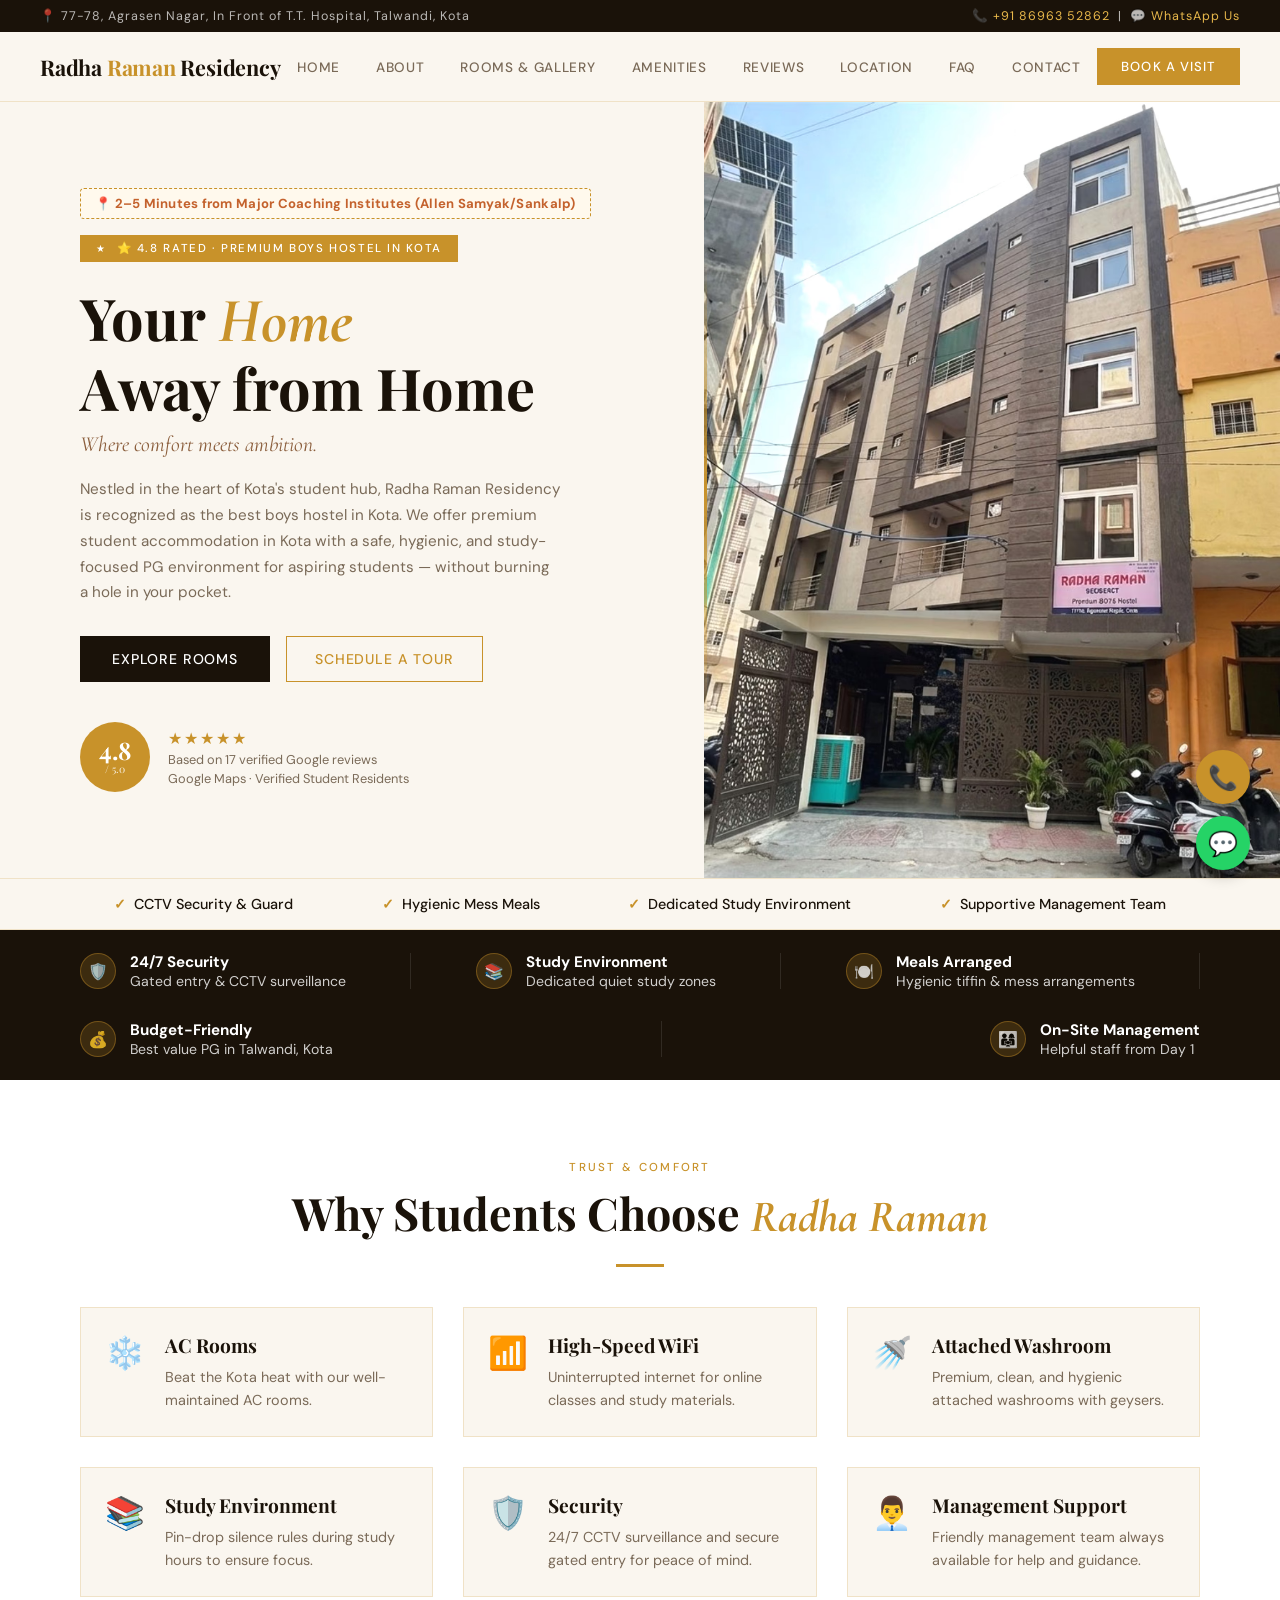
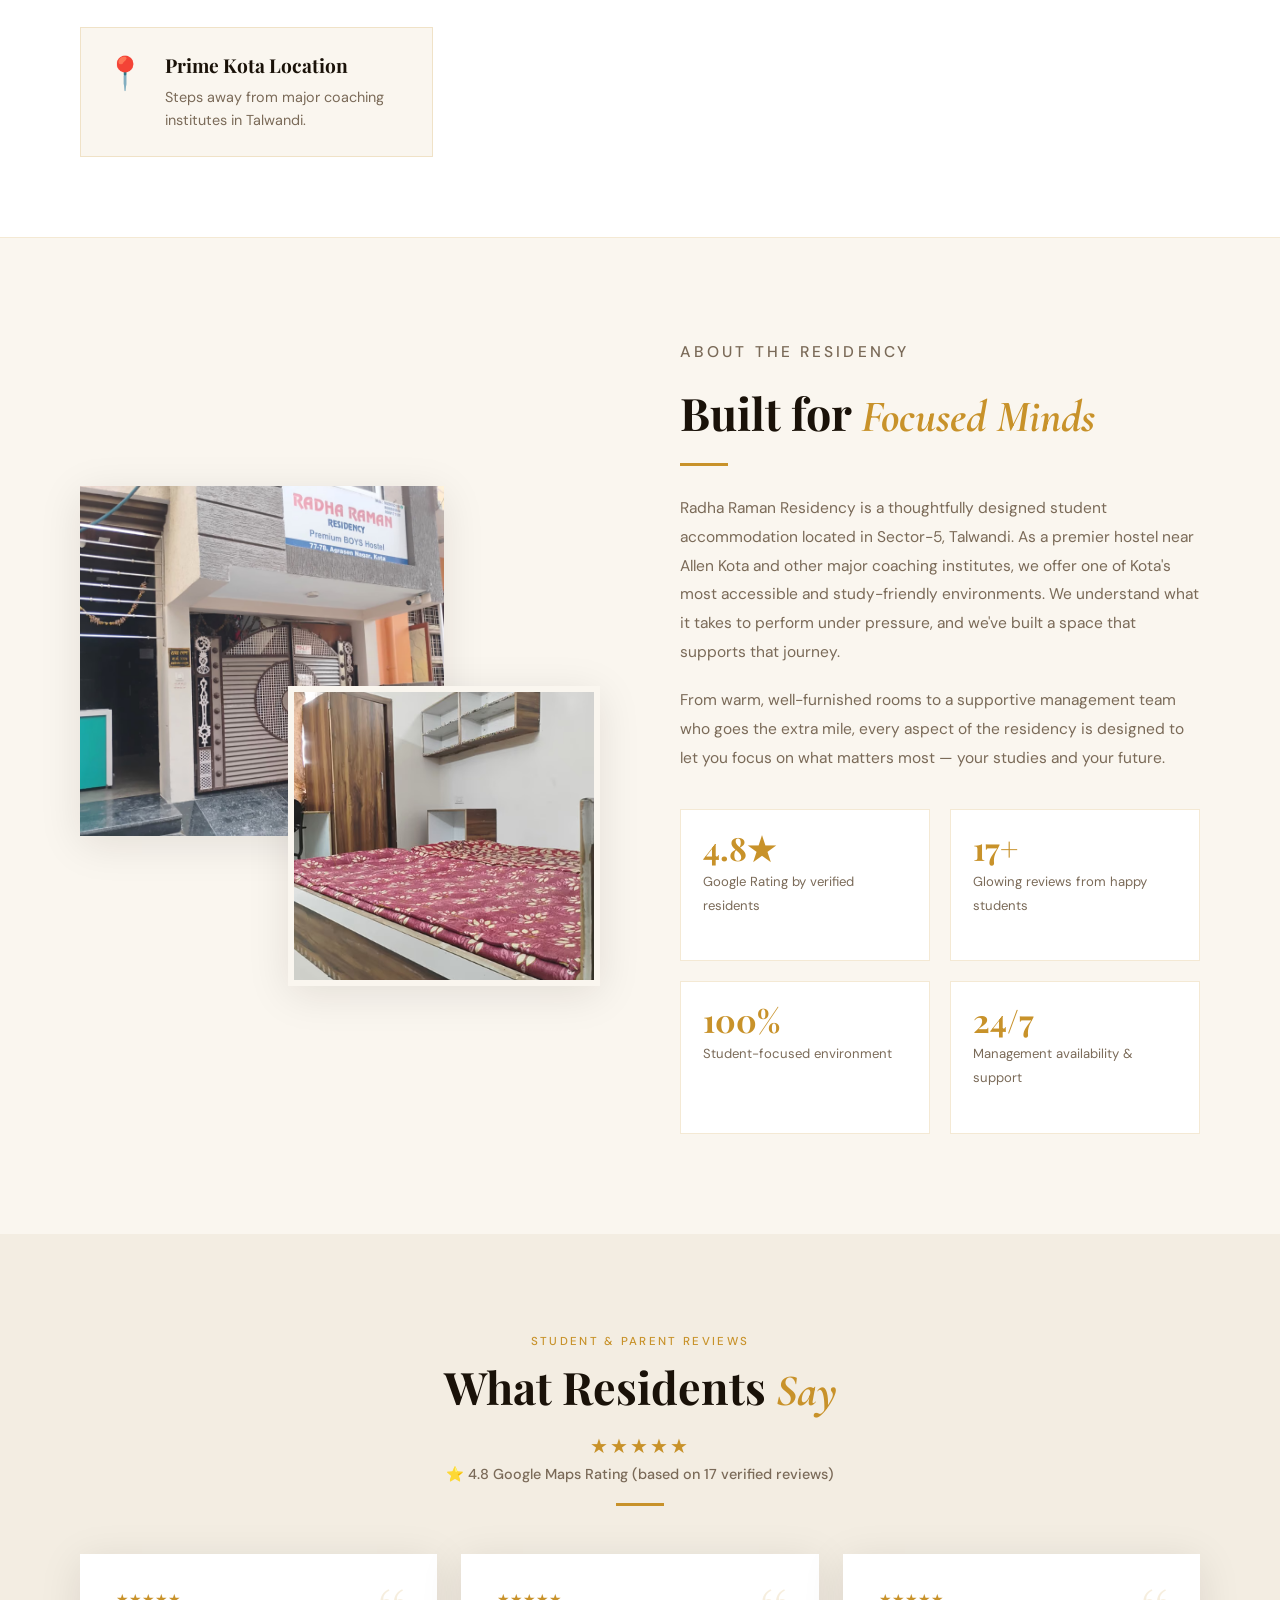
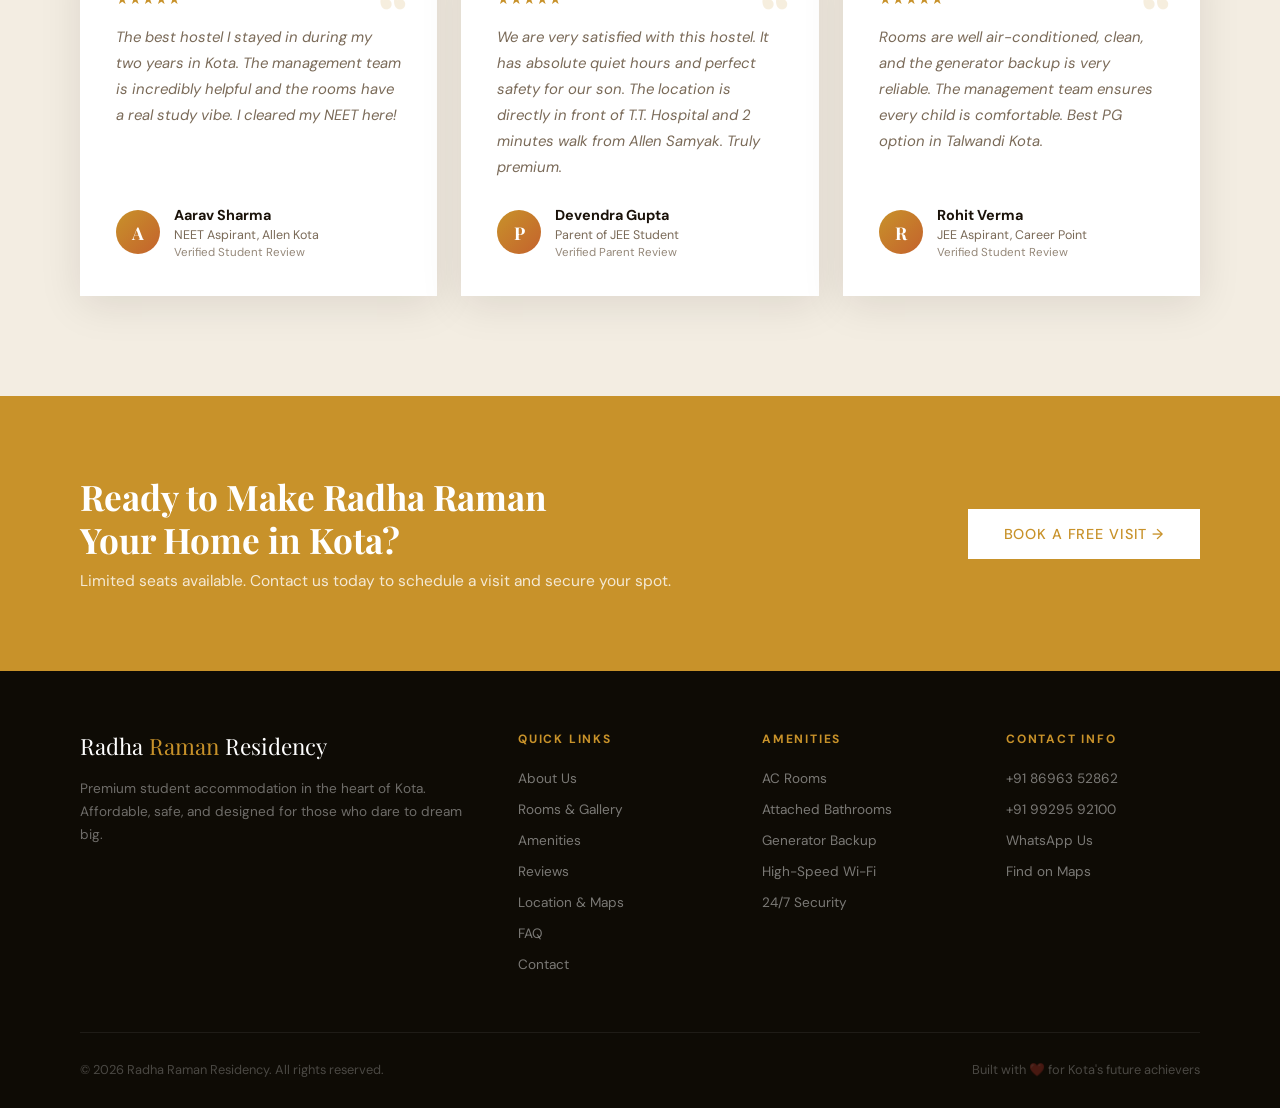
==== commit 78afd466: "Copy: Replace Warden terminology with premium Management terminology site-wide" ====
--- a/index.html
+++ b/index.html
@@ -137,7 +137,7 @@
             "name": "What are the hostel entry and exit timings?",
             "acceptedAnswer": {
               "@type": "Answer",
-              "text": "To ensure student safety, the main gate is locked at 10:00 PM. Exceptions are allowed for students attending late-night coaching classes with warden permission."
+              "text": "To ensure student safety, the main gate is locked at 10:00 PM. Exceptions are allowed for students attending late-night coaching classes with management approval."
             }
           },
           {
@@ -160,11 +160,11 @@
 <body>
 <a href="#main-content" class="skip-link">Skip to main content</a>
 <div class="topbar"><span>📍 77-78, Agrasen Nagar, In Front of T.T. Hospital, Talwandi, Kota</span> <span>📞 <a href="tel:+918696352862" aria-label="Call Radha Raman Residency">+91 86963 52862</a> &nbsp;|&nbsp; 💬 <a href="https://wa.me/918696352862?text=Hello%20Radha%20Raman%20Residency,%20I'm%20interested%20in%20booking%20a%20hostel%20visit." target="_blank" rel="noopener noreferrer" aria-label="Chat with us on WhatsApp">WhatsApp Us</a></span></div>
-<nav><div class="nav-logo" role="banner">Radha <span>Raman</span> Residency</div><button class="menu-toggle" id="menu-toggle" aria-label="Toggle navigation menu" aria-expanded="false" aria-controls="nav-links"><span></span> <span></span> <span></span></button><ul class="nav-links" id="nav-links"><li><a href="index.html">Home</a></li><li><a href="about-contact.html#about">About</a></li><li><a href="rooms-pricing.html#rooms">Rooms &amp; Gallery</a></li><li><a href="rooms-pricing.html#amenities">Amenities</a></li><li><a href="index.html#reviews">Reviews</a></li><li><a href="about-contact.html#location">Location</a></li><li><a href="about-contact.html#faq">FAQ</a></li><li><a href="about-contact.html#contact">Contact</a></li></ul><a href="about-contact.html#contact" class="nav-cta" onclick="trackEvent(&quot;Click_BookVisit_Nav&quot;)">Book a Visit</a></nav>
+<nav><div class="nav-logo" role="banner">Radha <span>Raman</span> Residency</div><button class="menu-toggle" id="menu-toggle" aria-label="Toggle navigation menu" aria-expanded="false" aria-controls="nav-links"><span></span> <span></span> <span></span></button><ul class="nav-links" id="nav-links"><li><a href="./">Home</a></li><li><a href="about-contact#about">About</a></li><li><a href="rooms-pricing#rooms">Rooms &amp; Gallery</a></li><li><a href="rooms-pricing#amenities">Amenities</a></li><li><a href="./#reviews">Reviews</a></li><li><a href="about-contact#location">Location</a></li><li><a href="about-contact#faq">FAQ</a></li><li><a href="about-contact#contact">Contact</a></li></ul><a href="about-contact#contact" class="nav-cta" onclick="trackEvent(&quot;Click_BookVisit_Nav&quot;)">Book a Visit</a></nav>
 <main id="main-content">
-<section class="hero"><div class="hero-left"><div class="proximity-badge">📍 2–5 Minutes from Major Coaching Institutes (Allen Samyak/Sankalp)</div><div class="hero-tag">⭐ 4.8 Rated · Premium Boys Hostel in Kota</div><h1>Your <em>Home</em><br>Away from Home</h1><p class="hero-sub">Where comfort meets ambition.</p><p class="hero-desc">Nestled in the heart of Kota's student hub, Radha Raman Residency is recognized as the best boys hostel in Kota. We offer premium student accommodation in Kota with a safe, hygienic, and study-focused PG environment for aspiring students — without burning a hole in your pocket.</p><div class="hero-actions"><a href="rooms-pricing.html#rooms" class="btn-primary" onclick="trackEvent(&quot;Click_ExploreRooms_Hero&quot;)">Explore Rooms</a> <a href="about-contact.html#contact" class="btn-outline" onclick="trackEvent(&quot;Click_ScheduleTour_Hero&quot;)">Schedule a Tour</a></div><div class="hero-rating"><div class="rating-circle" aria-label="Google Maps Rating 4.8 out of 5 stars"><span class="num">4.8</span> <span class="out">/ 5.0</span></div><div class="rating-text"><div class="stars" aria-hidden="true">★★★★★</div><p>Based on 17 verified Google reviews</p><p>Google Maps · Verified Student Residents</p></div></div></div><div class="hero-right"><div class="hero-img-placeholder"><picture><source srcset="images/hero_exterior-480w.avif 480w, images/hero_exterior-800w.avif 800w, images/hero_exterior-1200w.avif 1200w" sizes="(max-width: 1024px) 100vw, 50vw" type="image/avif"><source srcset="images/hero_exterior-480w.webp 480w, images/hero_exterior-800w.webp 800w, images/hero_exterior-1200w.webp 1200w" sizes="(max-width: 1024px) 100vw, 50vw" type="image/webp"><img class="hero-img-main" src="images/hero_exterior.jpg" alt="Radha Raman Residency Boys Hostel Building Exterior in Talwandi Kota" width="1200" height="900" decoding="async" fetchpriority="high"></picture></div><div class="hero-deco"></div></div></section>
-<section class="trust-banner" aria-label="Why Parents Choose Us"><div class="trust-item"><span class="trust-icon">✓</span> CCTV Security &amp; Guard</div><div class="trust-item"><span class="trust-icon">✓</span> Hygienic Mess Meals</div><div class="trust-item"><span class="trust-icon">✓</span> Dedicated Study Environment</div><div class="trust-item"><span class="trust-icon">✓</span> Supportive House Warden</div></section>
-<div class="strip" aria-label="Key Facilities Strip"><div class="strip-item"><div class="strip-icon" aria-hidden="true">🛡️</div><div><strong>24/7 Security</strong> Gated entry &amp; CCTV surveillance</div></div><div class="strip-divider" aria-hidden="true"></div><div class="strip-item"><div class="strip-icon" aria-hidden="true">📚</div><div><strong>Study Environment</strong> Dedicated quiet study zones</div></div><div class="strip-divider" aria-hidden="true"></div><div class="strip-item"><div class="strip-icon" aria-hidden="true">🍽️</div><div><strong>Meals Arranged</strong> Hygienic tiffin &amp; mess arrangements</div></div><div class="strip-divider" aria-hidden="true"></div><div class="strip-item"><div class="strip-icon" aria-hidden="true">💰</div><div><strong>Budget-Friendly</strong> Best value PG in Talwandi, Kota</div></div><div class="strip-divider" aria-hidden="true"></div><div class="strip-item"><div class="strip-icon" aria-hidden="true">👨‍👩‍👧</div><div><strong>Supportive Warden</strong> Helpful staff from Day 1</div></div></div>
+<section class="hero"><div class="hero-left"><div class="proximity-badge">📍 2–5 Minutes from Major Coaching Institutes (Allen Samyak/Sankalp)</div><div class="hero-tag">⭐ 4.8 Rated · Premium Boys Hostel in Kota</div><h1>Your <em>Home</em><br>Away from Home</h1><p class="hero-sub">Where comfort meets ambition.</p><p class="hero-desc">Nestled in the heart of Kota's student hub, Radha Raman Residency is recognized as the best boys hostel in Kota. We offer premium student accommodation in Kota with a safe, hygienic, and study-focused PG environment for aspiring students — without burning a hole in your pocket.</p><div class="hero-actions"><a href="rooms-pricing#rooms" class="btn-primary" onclick="trackEvent(&quot;Click_ExploreRooms_Hero&quot;)">Explore Rooms</a> <a href="about-contact#contact" class="btn-outline" onclick="trackEvent(&quot;Click_ScheduleTour_Hero&quot;)">Schedule a Tour</a></div><div class="hero-rating"><div class="rating-circle" aria-label="Google Maps Rating 4.8 out of 5 stars"><span class="num">4.8</span> <span class="out">/ 5.0</span></div><div class="rating-text"><div class="stars" aria-hidden="true">★★★★★</div><p>Based on 17 verified Google reviews</p><p>Google Maps · Verified Student Residents</p></div></div></div><div class="hero-right"><div class="hero-img-placeholder"><picture><source srcset="images/hero_exterior-480w.avif 480w, images/hero_exterior-800w.avif 800w, images/hero_exterior-1200w.avif 1200w" sizes="(max-width: 1024px) 100vw, 50vw" type="image/avif"><source srcset="images/hero_exterior-480w.webp 480w, images/hero_exterior-800w.webp 800w, images/hero_exterior-1200w.webp 1200w" sizes="(max-width: 1024px) 100vw, 50vw" type="image/webp"><img class="hero-img-main" src="images/hero_exterior.jpg" alt="Radha Raman Residency Boys Hostel Building Exterior in Talwandi Kota" width="1200" height="900" decoding="async" fetchpriority="high"></picture></div><div class="hero-deco"></div></div></section>
+<section class="trust-banner" aria-label="Why Parents Choose Us"><div class="trust-item"><span class="trust-icon">✓</span> CCTV Security &amp; Guard</div><div class="trust-item"><span class="trust-icon">✓</span> Hygienic Mess Meals</div><div class="trust-item"><span class="trust-icon">✓</span> Dedicated Study Environment</div><div class="trust-item"><span class="trust-icon">✓</span> Supportive Management Team</div></section>
+<div class="strip" aria-label="Key Facilities Strip"><div class="strip-item"><div class="strip-icon" aria-hidden="true">🛡️</div><div><strong>24/7 Security</strong> Gated entry &amp; CCTV surveillance</div></div><div class="strip-divider" aria-hidden="true"></div><div class="strip-item"><div class="strip-icon" aria-hidden="true">📚</div><div><strong>Study Environment</strong> Dedicated quiet study zones</div></div><div class="strip-divider" aria-hidden="true"></div><div class="strip-item"><div class="strip-icon" aria-hidden="true">🍽️</div><div><strong>Meals Arranged</strong> Hygienic tiffin &amp; mess arrangements</div></div><div class="strip-divider" aria-hidden="true"></div><div class="strip-item"><div class="strip-icon" aria-hidden="true">💰</div><div><strong>Budget-Friendly</strong> Best value PG in Talwandi, Kota</div></div><div class="strip-divider" aria-hidden="true"></div><div class="strip-item"><div class="strip-icon" aria-hidden="true">👨‍👩‍👧</div><div><strong>On-Site Management</strong> Helpful staff from Day 1</div></div></div>
 <section class="why-choose-us" id="why-choose-us">
     <div class="reveal">
         <p class="section-label" style="text-align: center;">Trust &amp; Comfort</p>
@@ -176,17 +176,17 @@
             <div class="why-item"><div class="why-icon">🚿</div><div class="why-text"><h4>Attached Washroom</h4><p>Premium, clean, and hygienic attached washrooms with geysers.</p></div></div>
             <div class="why-item"><div class="why-icon">📚</div><div class="why-text"><h4>Study Environment</h4><p>Pin-drop silence rules during study hours to ensure focus.</p></div></div>
             <div class="why-item"><div class="why-icon">🛡️</div><div class="why-text"><h4>Security</h4><p>24/7 CCTV surveillance and secure gated entry for peace of mind.</p></div></div>
-            <div class="why-item"><div class="why-icon">👨‍💼</div><div class="why-text"><h4>Warden Support</h4><p>Friendly resident warden always available for help and guidance.</p></div></div>
+            <div class="why-item"><div class="why-icon">👨‍💼</div><div class="why-text"><h4>Management Support</h4><p>Friendly management team always available for help and guidance.</p></div></div>
             <div class="why-item"><div class="why-icon">📍</div><div class="why-text"><h4>Prime Kota Location</h4><p>Steps away from major coaching institutes in Talwandi.</p></div></div>
         </div>
     </div>
 </section>
-<section class="about" id="about"><div class="about-imgs reveal"><div class="about-img-1"><picture><source srcset="images/about_entrance-400w.avif 400w, images/about_entrance-800w.avif 800w" sizes="(max-width: 1024px) 70vw, 35vw" type="image/avif"><source srcset="images/about_entrance-400w.webp 400w, images/about_entrance-800w.webp 800w" sizes="(max-width: 1024px) 70vw, 35vw" type="image/webp"><img src="images/about_entrance.jpg" alt="Radha Raman Residency main entrance gate showing premium student boys pg signboard" loading="lazy" decoding="async" width="800" height="600"></picture></div><div class="about-img-2"><picture><source srcset="images/about_room-400w.avif 400w, images/about_room-800w.avif 800w" sizes="(max-width: 1024px) 60vw, 30vw" type="image/avif"><source srcset="images/about_room-400w.webp 400w, images/about_room-800w.webp 800w" sizes="(max-width: 1024px) 60vw, 30vw" type="image/webp"><img src="images/about_room.jpg" alt="Student room interior showing beds and study desk setup at Radha Raman Residency Kota" loading="lazy" decoding="async" width="800" height="600"></picture></div></div><div class="about-content reveal"><p class="section-label">About the Residency</p><h2 class="section-title">Built for <em>Focused Minds</em></h2><div class="title-line"></div><p>Radha Raman Residency is a thoughtfully designed student accommodation located in Sector-5, Talwandi. As a premier hostel near Allen Kota and other major coaching institutes, we offer one of Kota's most accessible and study-friendly environments. We understand what it takes to perform under pressure, and we've built a space that supports that journey.</p><p>From warm, well-furnished rooms to a supportive warden who goes the extra mile, every aspect of the residency is designed to let you focus on what matters most — your studies and your future.</p><div class="about-stats"><div class="stat-box"><div class="num">4.8★</div><p>Google Rating by verified residents</p></div><div class="stat-box"><div class="num">17+</div><p>Glowing reviews from happy students</p></div><div class="stat-box"><div class="num">100%</div><p>Student-focused environment</p></div><div class="stat-box"><div class="num">24/7</div><p>Warden availability &amp; support</p></div></div></div></section>
-<section class="testimonials" id="reviews"><div class="reveal" style="text-align:center"><p class="section-label" style="text-align:center">Student &amp; Parent Reviews</p><h2 class="section-title">What Residents <em>Say</em></h2><div class="reviews-badge-container"><div class="reviews-badge-stars" aria-label="4.8 stars">★★★★★</div><p class="reviews-badge-text">⭐ 4.8 Google Maps Rating (based on 17 verified reviews)</p></div><div class="title-line" style="margin:20px auto 0"></div></div><div class="testimonials-grid reveal"><div class="testi-card"><div><div class="testi-stars" aria-label="5 stars">★★★★★</div><p>The best hostel I stayed in during my two years in Kota. The warden uncle is incredibly helpful and the rooms have a real study vibe. I cleared my NEET here!</p></div><div class="testi-author"><div class="testi-avatar">A</div><div><span class="testi-name">Aarav Sharma</span> <span class="testi-role">NEET Aspirant, Allen Kota</span> <span class="testi-date">Verified Student Review</span></div></div></div><div class="testi-card"><div><div class="testi-stars" aria-label="5 stars">★★★★★</div><p>We are very satisfied with this hostel. It has absolute quiet hours and perfect safety for our son. The location is directly in front of T.T. Hospital and 2 minutes walk from Allen Samyak. Truly premium.</p></div><div class="testi-author"><div class="testi-avatar">P</div><div><span class="testi-name">Devendra Gupta</span> <span class="testi-role">Parent of JEE Student</span> <span class="testi-date">Verified Parent Review</span></div></div></div><div class="testi-card"><div><div class="testi-stars" aria-label="5 stars">★★★★★</div><p>Rooms are well air-conditioned, clean, and the generator backup is very reliable. The warden makes sure every child is comfortable. Best PG option in Talwandi Kota.</p></div><div class="testi-author"><div class="testi-avatar">R</div><div><span class="testi-name">Rohit Verma</span> <span class="testi-role">JEE Aspirant, Career Point</span> <span class="testi-date">Verified Student Review</span></div></div></div></div></section>
-<div class="cta-band"><div><h2>Ready to Make Radha Raman<br>Your Home in Kota?</h2><p>Limited seats available. Contact us today to schedule a visit and secure your spot.</p></div><a href="about-contact.html#contact" class="btn-white" onclick="trackEvent(&quot;Click_BookVisit_CtaBand&quot;)">Book a Free Visit →</a></div>
+<section class="about" id="about"><div class="about-imgs reveal"><div class="about-img-1"><picture><source srcset="images/about_entrance-400w.avif 400w, images/about_entrance-800w.avif 800w" sizes="(max-width: 1024px) 70vw, 35vw" type="image/avif"><source srcset="images/about_entrance-400w.webp 400w, images/about_entrance-800w.webp 800w" sizes="(max-width: 1024px) 70vw, 35vw" type="image/webp"><img src="images/about_entrance.jpg" alt="Radha Raman Residency main entrance gate showing premium student boys pg signboard" loading="lazy" decoding=\"async\" width="800" height="600"></picture></div><div class="about-img-2"><picture><source srcset="images/about_room-400w.avif 400w, images/about_room-800w.avif 800w" sizes="(max-width: 1024px) 60vw, 30vw" type="image/avif"><source srcset="images/about_room-400w.webp 400w, images/about_room-800w.webp 800w" sizes="(max-width: 1024px) 60vw, 30vw" type="image/webp"><img src="images/about_room.jpg" alt="Student room interior showing beds and study desk setup at Radha Raman Residency Kota" loading="lazy" decoding="async" width="800" height="600"></picture></div></div><div class="about-content reveal"><p class="section-label">About the Residency</p><h2 class="section-title">Built for <em>Focused Minds</em></h2><div class="title-line"></div><p>Radha Raman Residency is a thoughtfully designed student accommodation located in Sector-5, Talwandi. As a premier hostel near Allen Kota and other major coaching institutes, we offer one of Kota's most accessible and study-friendly environments. We understand what it takes to perform under pressure, and we've built a space that supports that journey.</p><p>From warm, well-furnished rooms to a supportive management team who goes the extra mile, every aspect of the residency is designed to let you focus on what matters most — your studies and your future.</p><div class="about-stats"><div class="stat-box"><div class="num">4.8★</div><p>Google Rating by verified residents</p></div><div class="stat-box"><div class="num">17+</div><p>Glowing reviews from happy students</p></div><div class="stat-box"><div class="num">100%</div><p>Student-focused environment</p></div><div class="stat-box"><div class="num">24/7</div><p>Management availability &amp; support</p></div></div></div></section>
+<section class="testimonials" id="reviews"><div class="reveal" style="text-align:center"><p class="section-label" style="text-align:center">Student &amp; Parent Reviews</p><h2 class="section-title">What Residents <em>Say</em></h2><div class="reviews-badge-container"><div class="reviews-badge-stars" aria-label="4.8 stars">★★★★★</div><p class="reviews-badge-text">⭐ 4.8 Google Maps Rating (based on 17 verified reviews)</p></div><div class="title-line" style="margin:20px auto 0"></div></div><div class="testimonials-grid reveal"><div class="testi-card"><div><div class="testi-stars" aria-label="5 stars">★★★★★</div><p>The best hostel I stayed in during my two years in Kota. The management team is incredibly helpful and the rooms have a real study vibe. I cleared my NEET here!</p></div><div class="testi-author"><div class="testi-avatar">A</div><div><span class="testi-name">Aarav Sharma</span> <span class="testi-role">NEET Aspirant, Allen Kota</span> <span class="testi-date">Verified Student Review</span></div></div></div><div class="testi-card"><div><div class="testi-stars" aria-label="5 stars">★★★★★</div><p>We are very satisfied with this hostel. It has absolute quiet hours and perfect safety for our son. The location is directly in front of T.T. Hospital and 2 minutes walk from Allen Samyak. Truly premium.</p></div><div class="testi-author"><div class="testi-avatar">P</div><div><span class="testi-name">Devendra Gupta</span> <span class="testi-role">Parent of JEE Student</span> <span class="testi-date">Verified Parent Review</span></div></div></div><div class="testi-card"><div><div class="testi-stars" aria-label="5 stars">★★★★★</div><p>Rooms are well air-conditioned, clean, and the generator backup is very reliable. The management team ensures every child is comfortable. Best PG option in Talwandi Kota.</p></div><div class="testi-author"><div class="testi-avatar">R</div><div><span class="testi-name">Rohit Verma</span> <span class="testi-role">JEE Aspirant, Career Point</span> <span class="testi-date">Verified Student Review</span></div></div></div></div></section>
+<div class="cta-band"><div><h2>Ready to Make Radha Raman<br>Your Home in Kota?</h2><p>Limited seats available. Contact us today to schedule a visit and secure your spot.</p></div><a href="about-contact#contact" class="btn-white" onclick="trackEvent(&quot;Click_BookVisit_CtaBand&quot;)">Book a Free Visit →</a></div>
 </main>
 <footer><div class="footer-top"><div class="footer-brand"><div class="logo">Radha <span>Raman</span> Residency</div><p>Premium student accommodation in the heart of Kota. Affordable, safe, and designed for those who dare to dream big.</p></div><div class="footer-col"><h3>Quick Links</h3><ul><li><a href="#about">About Us</a></li><li><a href="#rooms">Rooms &amp; Gallery</a></li><li><a href="#amenities">Amenities</a></li><li><a href="#reviews">Reviews</a></li><li><a href="#location">Location &amp; Maps</a></li><li><a href="#faq">FAQ</a></li><li><a href="#contact">Contact</a></li></ul></div><div class="footer-col"><h3>Amenities</h3><ul><li><a href="#amenities">AC Rooms</a></li><li><a href="#amenities">Attached Bathrooms</a></li><li><a href="#amenities">Generator Backup</a></li><li><a href="#amenities">High-Speed Wi-Fi</a></li><li><a href="#amenities">24/7 Security</a></li></ul></div><div class="footer-col"><h3>Contact Info</h3><ul><li><a href="tel:+918696352862" onclick="trackEvent(&quot;Click_Phone_Footer&quot;)">+91 86963 52862</a></li><li><a href="tel:+919929592100" onclick="trackEvent(&quot;Click_AltPhone_Footer&quot;)">+91 99295 92100</a></li><li><a href="https://wa.me/918696352862?text=Hello%20Radha%20Raman%20Residency." target="_blank" rel="noopener noreferrer" onclick="trackEvent(&quot;Click_WhatsApp_Footer&quot;)">WhatsApp Us</a></li><li><a href="https://maps.app.goo.gl/zArFavop5LxTpakv7" target="_blank" rel="noopener noreferrer" onclick="trackEvent(&quot;Click_MapsLink_Footer&quot;)">Find on Maps</a></li></ul></div></div><div class="footer-bottom"><p>© 2026 Radha Raman Residency. All rights reserved.</p><p>Built with ❤️ for Kota's future achievers</p></div></footer>
-<div class="float-widgets" id="float-widgets"><a href="tel:+918696352862" class="btn-float float-call" aria-label="Call Warden" onclick="trackEvent(&quot;Click_Phone_Widget&quot;)">📞 </a><a href="https://wa.me/918696352862?text=Hello%20Radha%20Raman%20Residency,%20I'm%20interested%20in%20booking%20a%20hostel%20visit." target="_blank" rel="noopener noreferrer" class="btn-float float-wa" aria-label="Chat on WhatsApp" onclick="trackEvent(&quot;Click_WhatsApp_Widget&quot;)">💬</a></div>
-<div class="mobile-cta-bar"><a href="tel:+918696352862" class="m-cta-btn m-call" onclick="trackEvent(&quot;Click_Phone_StickyBar&quot;)">📞 Call Warden </a><a href="https://wa.me/918696352862?text=Hello%20Radha%20Raman%20Residency,%20I'm%20interested%20in%20booking%20a%20hostel%20visit." target="_blank" rel="noopener noreferrer" class="m-cta-btn m-wa" onclick="trackEvent(&quot;Click_WhatsApp_StickyBar&quot;)">💬 WhatsApp Enquiry</a></div>
+<div class="float-widgets" id="float-widgets"><a href="tel:+918696352862" class="btn-float float-call" aria-label="Call Management" onclick="trackEvent(&quot;Click_Phone_Widget&quot;)">📞 </a><a href="https://wa.me/918696352862?text=Hello%20Radha%20Raman%20Residency,%20I'm%20interested%20in%20booking%20a%20hostel%20visit." target="_blank" rel="noopener noreferrer" class="btn-float float-wa" aria-label="Chat on WhatsApp" onclick="trackEvent(&quot;Click_WhatsApp_Widget&quot;)">💬</a></div>
+<div class="mobile-cta-bar"><a href="tel:+918696352862" class="m-cta-btn m-call" onclick="trackEvent(&quot;Click_Phone_StickyBar&quot;)">📞 Call Management </a><a href="https://wa.me/918696352862?text=Hello%20Radha%20Raman%20Residency,%20I'm%20interested%20in%20booking%20a%20hostel%20visit." target="_blank" rel="noopener noreferrer" class="m-cta-btn m-wa" onclick="trackEvent(&quot;Click_WhatsApp_StickyBar&quot;)">💬 WhatsApp Enquiry</a></div>
 </body>
 </html>
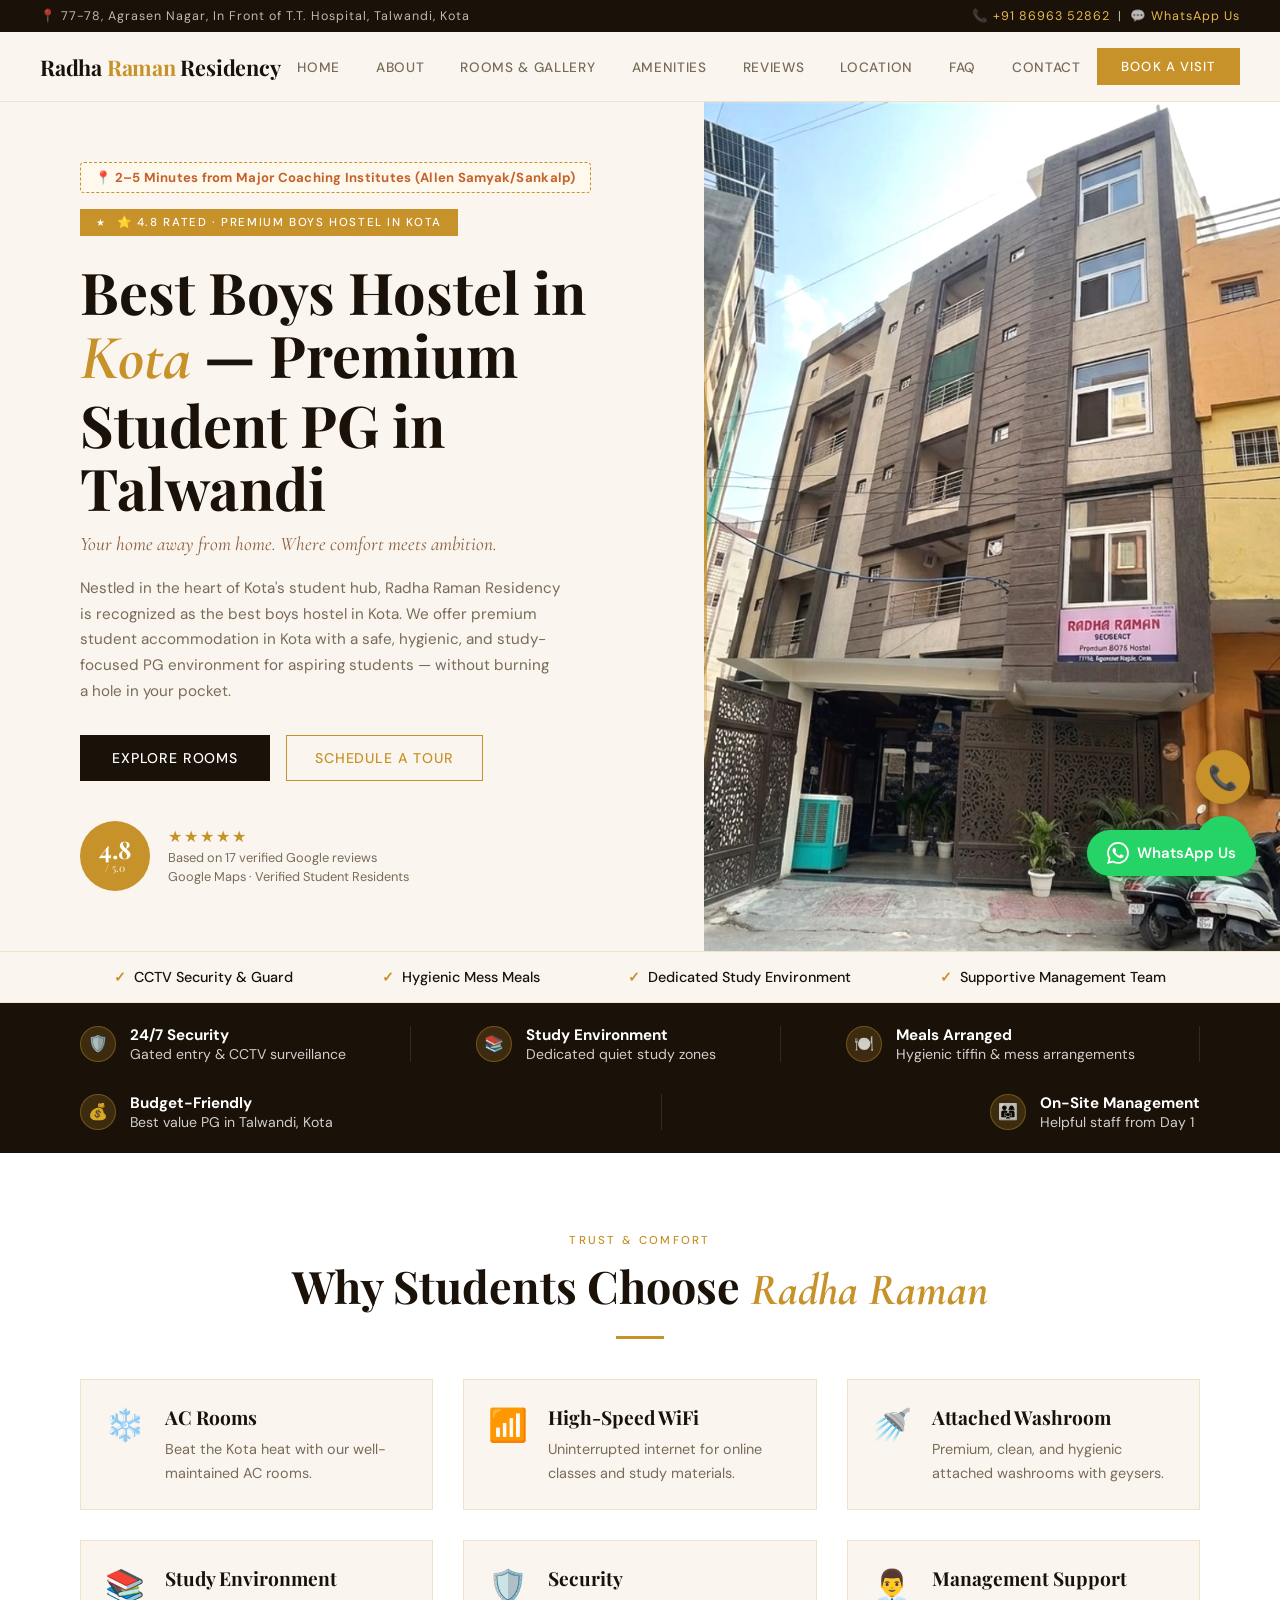
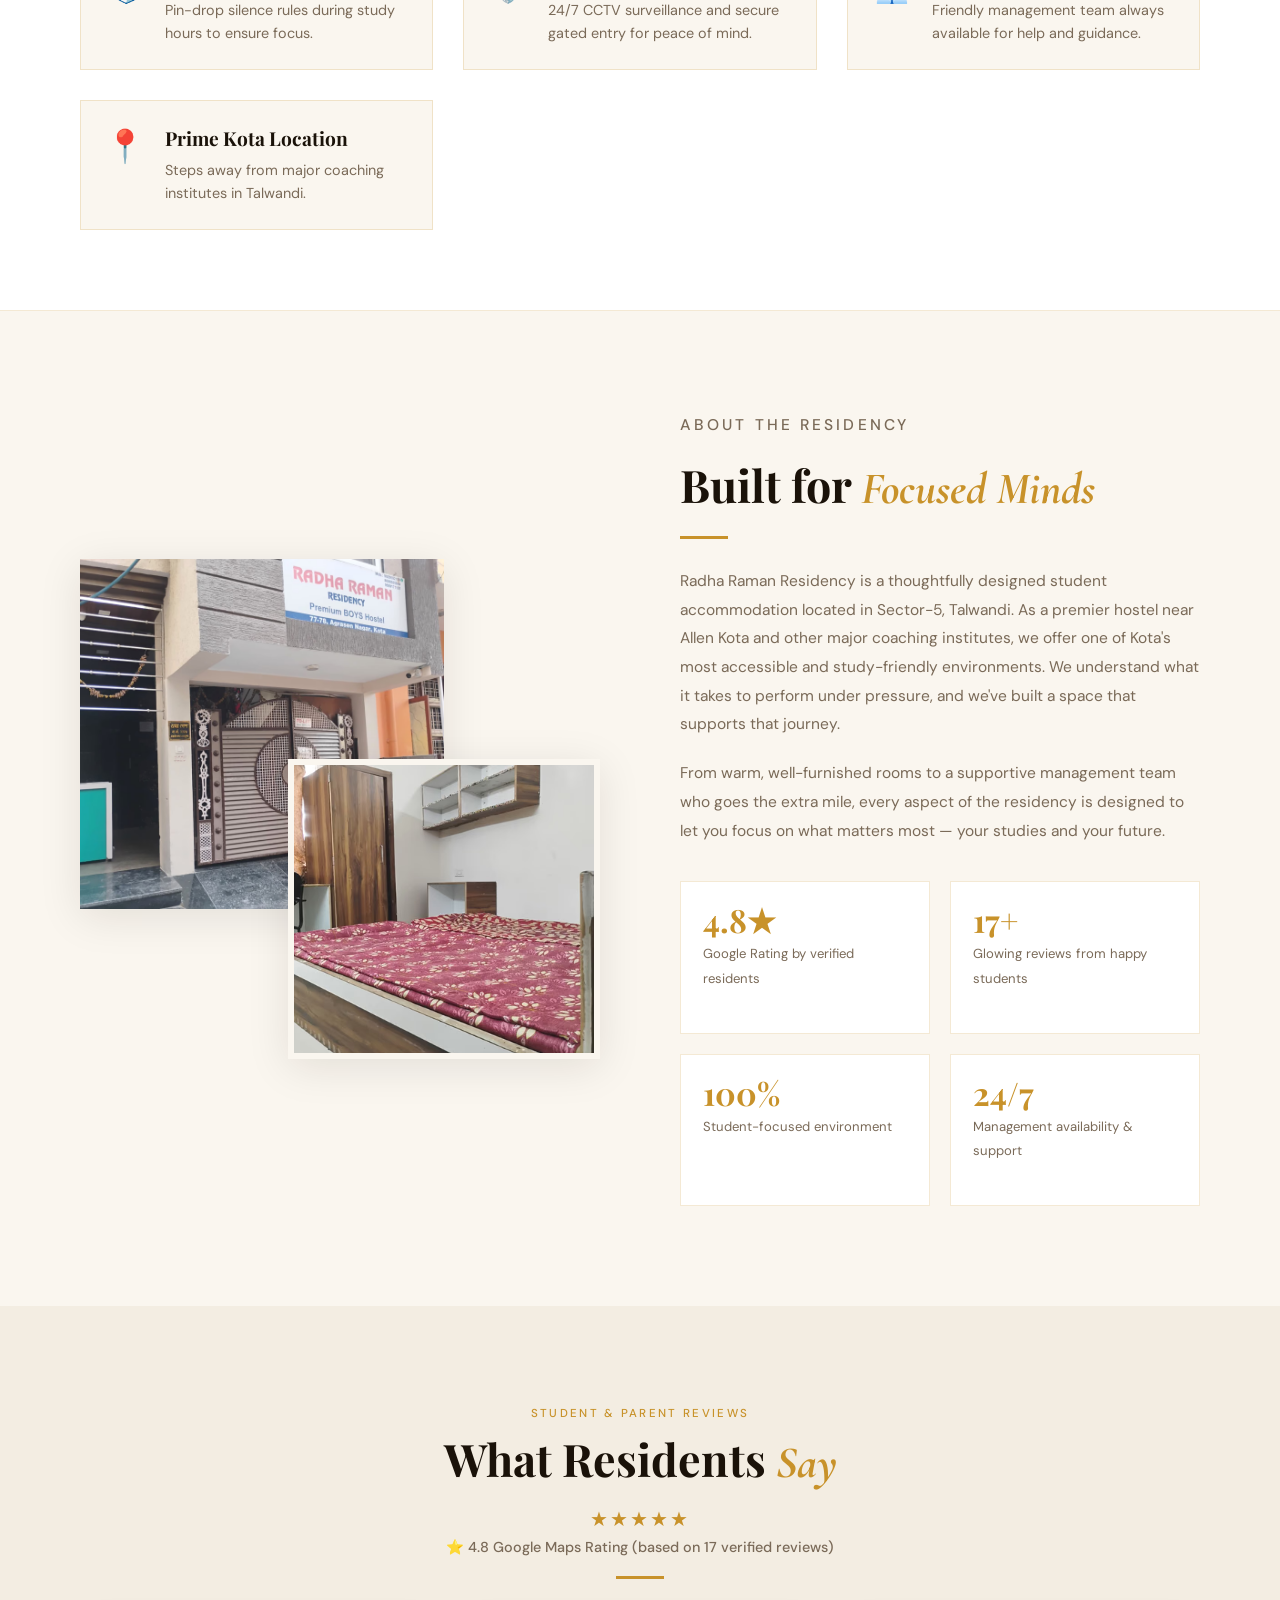
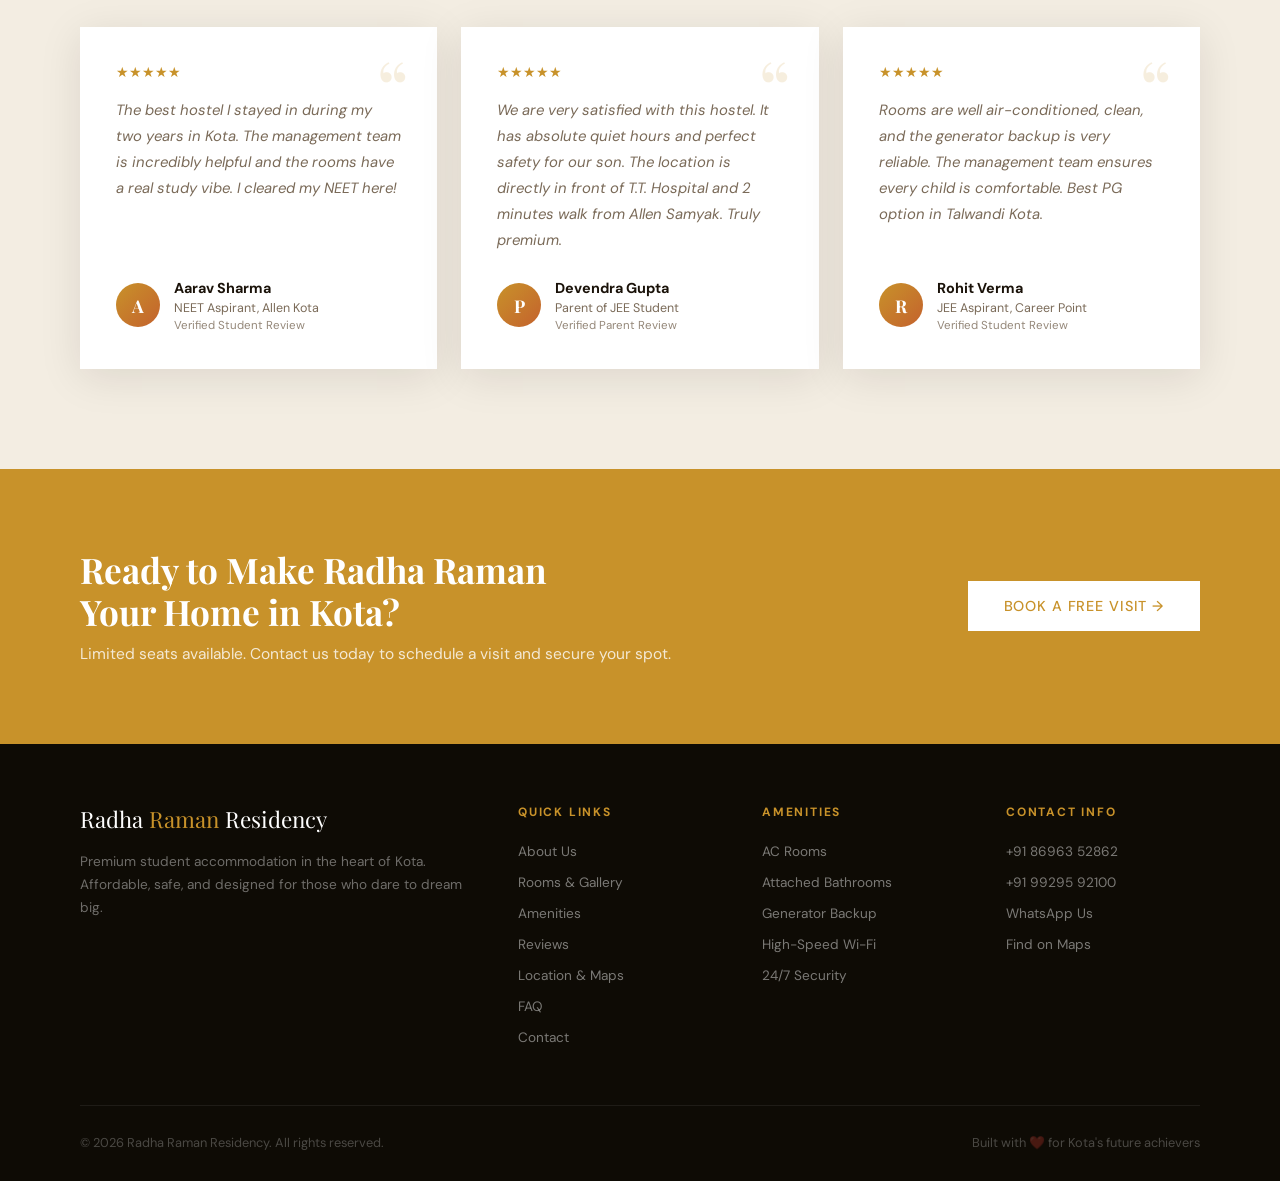
==== commit db8bad57: "Implement SEO, Contact Form, Maps, and GA4 updates" ====
--- a/index.html
+++ b/index.html
@@ -1,56 +1,64 @@
 <!DOCTYPE html>
 <html lang="en">
 <head>
-<meta charset="UTF-8"><meta name="viewport" content="width=device-width,initial-scale=1"><title>Best Boys Hostel in Kota | AC Rooms, WiFi & Mess | Radha Raman Residency</title><meta name="description" content="Looking for the best boys hostel in Kota? Radha Raman Residency offers AC single and sharing rooms, WiFi, attached bathrooms, study-friendly environment and quality student accommodation near coaching institutes."><meta name="keywords" content="boys hostel in kota, best boys hostel in kota, ac hostel in kota, hostel near coaching in kota, student hostel in kota, hostel in kota, boys pg in kota, pg in kota for students, single room hostel in kota, double sharing room in kota, hostel near allen kota, hostel near resonance kota, hostel near motion kota, hostel near vibrant kota, hostel with mess in kota, hostel with wifi in kota, hostel with ac rooms in kota, student accommodation in kota, safe boys hostel in kota, budget hostel in kota, premium hostel in kota, hostel near landmark city kota, hostel near kunhadi kota, hostel near coaching institutes kota, furnished hostel rooms kota, hostel with attached bathroom kota"><link rel="canonical" href="https://mr-yadav00.github.io/Radha-Raman-Residency/"><meta name="author" content="Radha Raman Residency"><meta name="robots" content="index, follow"><meta http-equiv="X-Content-Type-Options" content="nosniff"><meta http-equiv="X-Frame-Options" content="sameorigin"><meta name="referrer" content="no-referrer-when-downgrade"><meta name="google-site-verification" content="wtk4Aop-KC2tvIeDJ74rPpWp1TlRFWbBZharsPK3Rdo"><meta property="og:title" content="Best Boys Hostel in Kota | AC Rooms, WiFi & Mess | Radha Raman Residency"><meta property="og:description" content="Looking for the best boys hostel in Kota? Radha Raman Residency offers AC single and sharing rooms, WiFi, attached bathrooms, study-friendly environment and quality student accommodation near coaching institutes."><meta property="og:type" content="website"><meta property="og:url" content="https://mr-yadav00.github.io/Radha-Raman-Residency/"><meta property="og:image" content="https://mr-yadav00.github.io/Radha-Raman-Residency/images/hero_exterior.jpg"><meta property="og:site_name" content="Radha Raman Residency"><meta name="twitter:card" content="summary_large_image"><meta name="twitter:title" content="Best Boys Hostel in Kota | AC Rooms, WiFi & Mess | Radha Raman Residency"><meta name="twitter:description" content="Looking for the best boys hostel in Kota? Radha Raman Residency offers AC single and sharing rooms, WiFi, attached bathrooms, study-friendly environment and quality student accommodation near coaching institutes."><meta name="twitter:image" content="https://mr-yadav00.github.io/Radha-Raman-Residency/images/hero_exterior.jpg"><link rel="preconnect" href="https://fonts.googleapis.com"><link rel="preconnect" href="https://fonts.gstatic.com" crossorigin=""><link rel="dns-prefetch" href="https://fonts.googleapis.com"><link rel="dns-prefetch" href="https://www.googletagmanager.com"><link href="https://fonts.googleapis.com/css2?family=Playfair+Display:ital,wght@0,400;0,600;0,700;1,400&amp;family=DM+Sans:wght@300;400;500;700&amp;family=Cormorant+Garamond:ital,wght@1,400;1,600&amp;display=swap" rel="stylesheet" media="print" onload="this.media=&quot;all&quot;"><link rel="preload" imagesrcset="images/hero_exterior-480w.webp 480w, images/hero_exterior-800w.webp 800w, images/hero_exterior-1200w.webp 1200w" imagesizes="(max-width: 1024px) 100vw, 50vw" as="image" type="image/webp"><script async="" src="https://www.googletagmanager.com/gtag/js?id=G-XXXXXXXXXX"></script><script>function gtag(){dataLayer.push(arguments)}window.dataLayer=window.dataLayer||[],gtag("js",new Date),gtag("config","G-XXXXXXXXXX")</script><script type="application/ld+json">{
+<meta charset="UTF-8"><meta name="viewport" content="width=device-width,initial-scale=1"><title>Best Boys Hostel in Kota | AC Rooms, WiFi & Security | Radha Raman Residency</title><meta name="description" content="Radha Raman Residency — the best boys hostel in Kota for JEE & NEET aspirants. AC rooms, high-speed WiFi, attached bathrooms, 24/7 security, and mess facility. 2 minutes from Allen Kota. Starting ₹3,999/month."><meta name="keywords" content="boys hostel in kota, best boys hostel in kota, ac hostel in kota, hostel near coaching in kota, student hostel in kota, hostel in kota, boys pg in kota, pg in kota for students, single room hostel in kota, double sharing room in kota, hostel near allen kota, hostel near resonance kota, hostel near motion kota, hostel near vibrant kota, hostel with mess in kota, hostel with wifi in kota, hostel with ac rooms in kota, student accommodation in kota, safe boys hostel in kota, budget hostel in kota, premium hostel in kota, hostel near landmark city kota, hostel near kunhadi kota, hostel near coaching institutes kota, furnished hostel rooms kota, hostel with attached bathroom kota"><link rel="canonical" href="https://mr-yadav00.github.io/Radha-Raman-Residency/"><meta name="author" content="Radha Raman Residency"><meta name="robots" content="index, follow"><meta http-equiv="X-Content-Type-Options" content="nosniff"><meta http-equiv="X-Frame-Options" content="sameorigin"><meta name="referrer" content="no-referrer-when-downgrade"><meta name="google-site-verification" content="wtk4Aop-KC2tvIeDJ74rPpWp1TlRFWbBZharsPK3Rdo"><meta property="og:title" content="Best Boys Hostel in Kota | AC Rooms, WiFi & Security | Radha Raman Residency"><meta property="og:description" content="Radha Raman Residency — the best boys hostel in Kota for JEE & NEET aspirants. AC rooms, high-speed WiFi, attached bathrooms, 24/7 security, and mess facility. 2 minutes from Allen Kota. Starting ₹3,999/month."><meta property="og:type" content="website"><meta property="og:url" content="https://mr-yadav00.github.io/Radha-Raman-Residency/"><meta property="og:image" content="https://mr-yadav00.github.io/Radha-Raman-Residency/images/hero_exterior.jpg"><meta property="og:image:width" content="1200"><meta property="og:image:height" content="630"><meta property="og:site_name" content="Radha Raman Residency"><meta name="twitter:card" content="summary_large_image"><meta name="twitter:title" content="Best Boys Hostel in Kota | AC Rooms, WiFi & Security | Radha Raman Residency"><meta name="twitter:description" content="Radha Raman Residency — the best boys hostel in Kota for JEE & NEET aspirants. AC rooms, high-speed WiFi, attached bathrooms, 24/7 security, and mess facility. 2 minutes from Allen Kota. Starting ₹3,999/month."><meta name="twitter:image" content="https://mr-yadav00.github.io/Radha-Raman-Residency/images/hero_exterior.jpg"><link rel="preconnect" href="https://fonts.googleapis.com"><link rel="preconnect" href="https://fonts.gstatic.com" crossorigin=""><link rel="dns-prefetch" href="https://fonts.googleapis.com"><link rel="dns-prefetch" href="https://www.googletagmanager.com"><link href="https://fonts.googleapis.com/css2?family=Playfair+Display:ital,wght@0,400;0,600;0,700;1,400&amp;family=DM+Sans:wght@300;400;500;700&amp;family=Cormorant+Garamond:ital,wght@1,400;1,600&amp;display=swap" rel="stylesheet" media="print" onload="this.media=&quot;all&quot;"><link rel="preload" imagesrcset="images/hero_exterior-480w.webp 480w, images/hero_exterior-800w.webp 800w, images/hero_exterior-1200w.webp 1200w" imagesizes="(max-width: 1024px) 100vw, 50vw" as="image" type="image/webp"><script async src="https://www.googletagmanager.com/gtag/js?id=G-XXXXXXXXXX"></script><script>window.dataLayer=window.dataLayer||[];function gtag(){dataLayer.push(arguments);}gtag('js',new Date());gtag('config','G-XXXXXXXXXX');</script><link rel="manifest" href="/Radha-Raman-Residency/manifest.json"><meta name="theme-color" content="#1a1a1a"><script type="application/ld+json">{
     "@context": "https://schema.org",
     "@graph": [
       {
         "@type": "LodgingBusiness",
         "@id": "https://mr-yadav00.github.io/Radha-Raman-Residency/#lodgingbusiness",
-        "name": "Radha Raman Residency Boys Hostel",
-        "description": "Premium and budget-friendly Boys Hostel and PG accommodation in Talwandi, Kota. Specially designed for JEE and NEET coaching students.",
+        "name": "Radha Raman Residency",
+        "description": "Premium boys hostel in Kota for JEE and NEET aspirants. AC rooms, WiFi, attached bathrooms, 24/7 security, near Allen and other coaching institutes.",
         "image": "https://mr-yadav00.github.io/Radha-Raman-Residency/images/hero_exterior.jpg",
         "telephone": "+918696352862",
         "url": "https://mr-yadav00.github.io/Radha-Raman-Residency/",
-        "priceRange": "₹3999 - ₹12000",
+        "priceRange": "₹₹",
         "address": {
           "@type": "PostalAddress",
-          "streetAddress": "77-78, Agrasen Nagar, In Front of T.T. Hospital",
-          "addressLocality": "Talwandi, Kota",
+          "streetAddress": "77-78, Agrasen Nagar, In Front of T.T. Hospital, Talwandi",
+          "addressLocality": "Kota",
           "addressRegion": "Rajasthan",
           "postalCode": "324005",
           "addressCountry": "IN"
         },
         "geo": {
           "@type": "GeoCoordinates",
-          "latitude": "25.1384",
-          "longitude": "75.8361"
+          "latitude": "25.1520",
+          "longitude": "75.8560"
         },
-        "openingHoursSpecification": {
-          "@type": "OpeningHoursSpecification",
-          "dayOfWeek": [
-            "Monday",
-            "Tuesday",
-            "Wednesday",
-            "Thursday",
-            "Friday",
-            "Saturday",
-            "Sunday"
-          ],
-          "opens": "09:00",
-          "closes": "21:00"
-        },
-        "starRating": {
-          "@type": "Rating",
-          "ratingValue": "4.8"
-        },
+        "openingHoursSpecification": [
+          {
+            "@type": "OpeningHoursSpecification",
+            "dayOfWeek": ["Monday","Tuesday","Wednesday","Thursday","Friday","Saturday"],
+            "opens": "10:00",
+            "closes": "19:00"
+          },
+          {
+            "@type": "OpeningHoursSpecification",
+            "dayOfWeek": ["Sunday"],
+            "opens": "11:00",
+            "closes": "16:00"
+          }
+        ],
         "aggregateRating": {
           "@type": "AggregateRating",
           "ratingValue": "4.8",
           "reviewCount": "17",
           "bestRating": "5",
           "worstRating": "1"
-        }
+        },
+        "amenityFeature": [
+          {"@type": "LocationFeatureSpecification", "name": "Air Conditioning", "value": true},
+          {"@type": "LocationFeatureSpecification", "name": "Free WiFi", "value": true},
+          {"@type": "LocationFeatureSpecification", "name": "24-hour Security", "value": true},
+          {"@type": "LocationFeatureSpecification", "name": "Generator Backup", "value": true},
+          {"@type": "LocationFeatureSpecification", "name": "Attached Bathroom", "value": true},
+          {"@type": "LocationFeatureSpecification", "name": "Housekeeping", "value": true},
+          {"@type": "LocationFeatureSpecification", "name": "CCTV Surveillance", "value": true}
+        ],
+        "sameAs": [
+          "https://maps.app.goo.gl/zArFavop5LxTpakv7"
+        ]
       },
       {
         "@type": "BreadcrumbList",
@@ -154,15 +162,13 @@
   }</script>
 <link rel="stylesheet" href="assets/css/style.css">
 <script src="assets/js/main.js" defer=""></script>
-
-<title>Radha Raman Residency Kota | Premium Boys Hostel & PG</title>
 </head>
 <body>
 <a href="#main-content" class="skip-link">Skip to main content</a>
-<div class="topbar"><span>📍 77-78, Agrasen Nagar, In Front of T.T. Hospital, Talwandi, Kota</span> <span>📞 <a href="tel:+918696352862" aria-label="Call Radha Raman Residency">+91 86963 52862</a> &nbsp;|&nbsp; 💬 <a href="https://wa.me/918696352862?text=Hello%20Radha%20Raman%20Residency,%20I'm%20interested%20in%20booking%20a%20hostel%20visit." target="_blank" rel="noopener noreferrer" aria-label="Chat with us on WhatsApp">WhatsApp Us</a></span></div>
-<nav><div class="nav-logo" role="banner">Radha <span>Raman</span> Residency</div><button class="menu-toggle" id="menu-toggle" aria-label="Toggle navigation menu" aria-expanded="false" aria-controls="nav-links"><span></span> <span></span> <span></span></button><ul class="nav-links" id="nav-links"><li><a href="./">Home</a></li><li><a href="about-contact#about">About</a></li><li><a href="rooms-pricing#rooms">Rooms &amp; Gallery</a></li><li><a href="rooms-pricing#amenities">Amenities</a></li><li><a href="./#reviews">Reviews</a></li><li><a href="about-contact#location">Location</a></li><li><a href="about-contact#faq">FAQ</a></li><li><a href="about-contact#contact">Contact</a></li></ul><a href="about-contact#contact" class="nav-cta" onclick="trackEvent(&quot;Click_BookVisit_Nav&quot;)">Book a Visit</a></nav>
+<div class="topbar"><span>📍 77-78, Agrasen Nagar, In Front of T.T. Hospital, Talwandi, Kota</span> <span>📞 <a href="tel:+918696352862" aria-label="Call Radha Raman Residency" onclick="gtag('event','phone_click',{'event_category':'contact','event_label':'header_phone'})">+91 86963 52862</a> &nbsp;|&nbsp; 💬 <a href="https://wa.me/918696352862?text=Hello%20Radha%20Raman%20Residency,%20I'm%20interested%20in%20booking%20a%20hostel%20visit." target="_blank" rel="noopener noreferrer" aria-label="Chat with us on WhatsApp" onclick="gtag('event','whatsapp_click',{'event_category':'contact','event_label':'header_whatsapp'})">WhatsApp Us</a></span></div>
+<nav><div class="nav-logo" role="banner">Radha <span>Raman</span> Residency</div><button class="menu-toggle" id="menu-toggle" aria-label="Toggle navigation menu" aria-expanded="false" aria-controls="nav-links"><span></span> <span></span> <span></span></button><ul class="nav-links" id="nav-links"><li><a href="./">Home</a></li><li><a href="about-contact#about">About</a></li><li><a href="rooms-pricing#rooms">Rooms &amp; Gallery</a></li><li><a href="rooms-pricing#amenities">Amenities</a></li><li><a href="./#reviews">Reviews</a></li><li><a href="about-contact#location">Location</a></li><li><a href="about-contact#faq">FAQ</a></li><li><a href="about-contact#contact">Contact</a></li></ul><a href="about-contact#contact" class="nav-cta" onclick="gtag('event','cta_click',{'event_category':'booking','event_label':'book_visit_nav'}); trackEvent(&quot;Click_BookVisit_Nav&quot;)">Book a Visit</a></nav>
 <main id="main-content">
-<section class="hero"><div class="hero-left"><div class="proximity-badge">📍 2–5 Minutes from Major Coaching Institutes (Allen Samyak/Sankalp)</div><div class="hero-tag">⭐ 4.8 Rated · Premium Boys Hostel in Kota</div><h1>Your <em>Home</em><br>Away from Home</h1><p class="hero-sub">Where comfort meets ambition.</p><p class="hero-desc">Nestled in the heart of Kota's student hub, Radha Raman Residency is recognized as the best boys hostel in Kota. We offer premium student accommodation in Kota with a safe, hygienic, and study-focused PG environment for aspiring students — without burning a hole in your pocket.</p><div class="hero-actions"><a href="rooms-pricing#rooms" class="btn-primary" onclick="trackEvent(&quot;Click_ExploreRooms_Hero&quot;)">Explore Rooms</a> <a href="about-contact#contact" class="btn-outline" onclick="trackEvent(&quot;Click_ScheduleTour_Hero&quot;)">Schedule a Tour</a></div><div class="hero-rating"><div class="rating-circle" aria-label="Google Maps Rating 4.8 out of 5 stars"><span class="num">4.8</span> <span class="out">/ 5.0</span></div><div class="rating-text"><div class="stars" aria-hidden="true">★★★★★</div><p>Based on 17 verified Google reviews</p><p>Google Maps · Verified Student Residents</p></div></div></div><div class="hero-right"><div class="hero-img-placeholder"><picture><source srcset="images/hero_exterior-480w.avif 480w, images/hero_exterior-800w.avif 800w, images/hero_exterior-1200w.avif 1200w" sizes="(max-width: 1024px) 100vw, 50vw" type="image/avif"><source srcset="images/hero_exterior-480w.webp 480w, images/hero_exterior-800w.webp 800w, images/hero_exterior-1200w.webp 1200w" sizes="(max-width: 1024px) 100vw, 50vw" type="image/webp"><img class="hero-img-main" src="images/hero_exterior.jpg" alt="Radha Raman Residency Boys Hostel Building Exterior in Talwandi Kota" width="1200" height="900" decoding="async" fetchpriority="high"></picture></div><div class="hero-deco"></div></div></section>
+<section class="hero"><div class="hero-left"><div class="proximity-badge">📍 2–5 Minutes from Major Coaching Institutes (Allen Samyak/Sankalp)</div><div class="hero-tag">⭐ 4.8 Rated · Premium Boys Hostel in Kota</div><h1>Best Boys Hostel in <em>Kota</em> — Premium Student PG in Talwandi</h1><p class="hero-sub" style="font-size: 1.2rem;">Your home away from home. Where comfort meets ambition.</p><p class="hero-desc">Nestled in the heart of Kota's student hub, Radha Raman Residency is recognized as the best boys hostel in Kota. We offer premium student accommodation in Kota with a safe, hygienic, and study-focused PG environment for aspiring students — without burning a hole in your pocket.</p><div class="hero-actions"><a href="rooms-pricing#rooms" class="btn-primary" onclick="gtag('event','cta_click',{'event_category':'booking','event_label':'explore_rooms_hero'}); trackEvent(&quot;Click_ExploreRooms_Hero&quot;)">Explore Rooms</a> <a href="about-contact#contact" class="btn-outline" onclick="gtag('event','cta_click',{'event_category':'booking','event_label':'schedule_tour_hero'}); trackEvent(&quot;Click_ScheduleTour_Hero&quot;)">Schedule a Tour</a></div><div class="hero-rating"><div class="rating-circle" aria-label="Google Maps Rating 4.8 out of 5 stars"><span class="num">4.8</span> <span class="out">/ 5.0</span></div><div class="rating-text"><div class="stars" aria-hidden="true">★★★★★</div><p>Based on 17 verified Google reviews</p><p>Google Maps · Verified Student Residents</p></div></div></div><div class="hero-right"><div class="hero-img-placeholder"><picture><source srcset="images/hero_exterior-480w.avif 480w, images/hero_exterior-800w.avif 800w, images/hero_exterior-1200w.avif 1200w" sizes="(max-width: 1024px) 100vw, 50vw" type="image/avif"><source srcset="images/hero_exterior-480w.webp 480w, images/hero_exterior-800w.webp 800w, images/hero_exterior-1200w.webp 1200w" sizes="(max-width: 1024px) 100vw, 50vw" type="image/webp"><img class="hero-img-main" src="images/hero_exterior.jpg" alt="Radha Raman Residency Boys Hostel Building Exterior in Talwandi Kota" width="1200" height="630" decoding="async" fetchpriority="high"></picture></div><div class="hero-deco"></div></div></section>
 <section class="trust-banner" aria-label="Why Parents Choose Us"><div class="trust-item"><span class="trust-icon">✓</span> CCTV Security &amp; Guard</div><div class="trust-item"><span class="trust-icon">✓</span> Hygienic Mess Meals</div><div class="trust-item"><span class="trust-icon">✓</span> Dedicated Study Environment</div><div class="trust-item"><span class="trust-icon">✓</span> Supportive Management Team</div></section>
 <div class="strip" aria-label="Key Facilities Strip"><div class="strip-item"><div class="strip-icon" aria-hidden="true">🛡️</div><div><strong>24/7 Security</strong> Gated entry &amp; CCTV surveillance</div></div><div class="strip-divider" aria-hidden="true"></div><div class="strip-item"><div class="strip-icon" aria-hidden="true">📚</div><div><strong>Study Environment</strong> Dedicated quiet study zones</div></div><div class="strip-divider" aria-hidden="true"></div><div class="strip-item"><div class="strip-icon" aria-hidden="true">🍽️</div><div><strong>Meals Arranged</strong> Hygienic tiffin &amp; mess arrangements</div></div><div class="strip-divider" aria-hidden="true"></div><div class="strip-item"><div class="strip-icon" aria-hidden="true">💰</div><div><strong>Budget-Friendly</strong> Best value PG in Talwandi, Kota</div></div><div class="strip-divider" aria-hidden="true"></div><div class="strip-item"><div class="strip-icon" aria-hidden="true">👨‍👩‍👧</div><div><strong>On-Site Management</strong> Helpful staff from Day 1</div></div></div>
 <section class="why-choose-us" id="why-choose-us">
@@ -181,12 +187,18 @@
         </div>
     </div>
 </section>
-<section class="about" id="about"><div class="about-imgs reveal"><div class="about-img-1"><picture><source srcset="images/about_entrance-400w.avif 400w, images/about_entrance-800w.avif 800w" sizes="(max-width: 1024px) 70vw, 35vw" type="image/avif"><source srcset="images/about_entrance-400w.webp 400w, images/about_entrance-800w.webp 800w" sizes="(max-width: 1024px) 70vw, 35vw" type="image/webp"><img src="images/about_entrance.jpg" alt="Radha Raman Residency main entrance gate showing premium student boys pg signboard" loading="lazy" decoding=\"async\" width="800" height="600"></picture></div><div class="about-img-2"><picture><source srcset="images/about_room-400w.avif 400w, images/about_room-800w.avif 800w" sizes="(max-width: 1024px) 60vw, 30vw" type="image/avif"><source srcset="images/about_room-400w.webp 400w, images/about_room-800w.webp 800w" sizes="(max-width: 1024px) 60vw, 30vw" type="image/webp"><img src="images/about_room.jpg" alt="Student room interior showing beds and study desk setup at Radha Raman Residency Kota" loading="lazy" decoding="async" width="800" height="600"></picture></div></div><div class="about-content reveal"><p class="section-label">About the Residency</p><h2 class="section-title">Built for <em>Focused Minds</em></h2><div class="title-line"></div><p>Radha Raman Residency is a thoughtfully designed student accommodation located in Sector-5, Talwandi. As a premier hostel near Allen Kota and other major coaching institutes, we offer one of Kota's most accessible and study-friendly environments. We understand what it takes to perform under pressure, and we've built a space that supports that journey.</p><p>From warm, well-furnished rooms to a supportive management team who goes the extra mile, every aspect of the residency is designed to let you focus on what matters most — your studies and your future.</p><div class="about-stats"><div class="stat-box"><div class="num">4.8★</div><p>Google Rating by verified residents</p></div><div class="stat-box"><div class="num">17+</div><p>Glowing reviews from happy students</p></div><div class="stat-box"><div class="num">100%</div><p>Student-focused environment</p></div><div class="stat-box"><div class="num">24/7</div><p>Management availability &amp; support</p></div></div></div></section>
+<section class="about" id="about"><div class="about-imgs reveal"><div class="about-img-1"><picture><source srcset="images/about_entrance-400w.avif 400w, images/about_entrance-800w.avif 800w" sizes="(max-width: 1024px) 70vw, 35vw" type="image/avif"><source srcset="images/about_entrance-400w.webp 400w, images/about_entrance-800w.webp 800w" sizes="(max-width: 1024px) 70vw, 35vw" type="image/webp"><img src="images/about_entrance.jpg" alt="Radha Raman Residency main entrance gate showing premium student boys pg signboard" loading="lazy" decoding="async" width="800" height="600"></picture></div><div class="about-img-2"><picture><source srcset="images/about_room-400w.avif 400w, images/about_room-800w.avif 800w" sizes="(max-width: 1024px) 60vw, 30vw" type="image/avif"><source srcset="images/about_room-400w.webp 400w, images/about_room-800w.webp 800w" sizes="(max-width: 1024px) 60vw, 30vw" type="image/webp"><img src="images/about_room.jpg" alt="Student room interior showing beds and study desk setup at Radha Raman Residency Kota" loading="lazy" decoding="async" width="800" height="600"></picture></div></div><div class="about-content reveal"><p class="section-label">About the Residency</p><h2 class="section-title">Built for <em>Focused Minds</em></h2><div class="title-line"></div><p>Radha Raman Residency is a thoughtfully designed student accommodation located in Sector-5, Talwandi. As a premier hostel near Allen Kota and other major coaching institutes, we offer one of Kota's most accessible and study-friendly environments. We understand what it takes to perform under pressure, and we've built a space that supports that journey.</p><p>From warm, well-furnished rooms to a supportive management team who goes the extra mile, every aspect of the residency is designed to let you focus on what matters most — your studies and your future.</p><div class="about-stats"><div class="stat-box"><div class="num">4.8★</div><p>Google Rating by verified residents</p></div><div class="stat-box"><div class="num">17+</div><p>Glowing reviews from happy students</p></div><div class="stat-box"><div class="num">100%</div><p>Student-focused environment</p></div><div class="stat-box"><div class="num">24/7</div><p>Management availability &amp; support</p></div></div></div></section>
 <section class="testimonials" id="reviews"><div class="reveal" style="text-align:center"><p class="section-label" style="text-align:center">Student &amp; Parent Reviews</p><h2 class="section-title">What Residents <em>Say</em></h2><div class="reviews-badge-container"><div class="reviews-badge-stars" aria-label="4.8 stars">★★★★★</div><p class="reviews-badge-text">⭐ 4.8 Google Maps Rating (based on 17 verified reviews)</p></div><div class="title-line" style="margin:20px auto 0"></div></div><div class="testimonials-grid reveal"><div class="testi-card"><div><div class="testi-stars" aria-label="5 stars">★★★★★</div><p>The best hostel I stayed in during my two years in Kota. The management team is incredibly helpful and the rooms have a real study vibe. I cleared my NEET here!</p></div><div class="testi-author"><div class="testi-avatar">A</div><div><span class="testi-name">Aarav Sharma</span> <span class="testi-role">NEET Aspirant, Allen Kota</span> <span class="testi-date">Verified Student Review</span></div></div></div><div class="testi-card"><div><div class="testi-stars" aria-label="5 stars">★★★★★</div><p>We are very satisfied with this hostel. It has absolute quiet hours and perfect safety for our son. The location is directly in front of T.T. Hospital and 2 minutes walk from Allen Samyak. Truly premium.</p></div><div class="testi-author"><div class="testi-avatar">P</div><div><span class="testi-name">Devendra Gupta</span> <span class="testi-role">Parent of JEE Student</span> <span class="testi-date">Verified Parent Review</span></div></div></div><div class="testi-card"><div><div class="testi-stars" aria-label="5 stars">★★★★★</div><p>Rooms are well air-conditioned, clean, and the generator backup is very reliable. The management team ensures every child is comfortable. Best PG option in Talwandi Kota.</p></div><div class="testi-author"><div class="testi-avatar">R</div><div><span class="testi-name">Rohit Verma</span> <span class="testi-role">JEE Aspirant, Career Point</span> <span class="testi-date">Verified Student Review</span></div></div></div></div></section>
-<div class="cta-band"><div><h2>Ready to Make Radha Raman<br>Your Home in Kota?</h2><p>Limited seats available. Contact us today to schedule a visit and secure your spot.</p></div><a href="about-contact#contact" class="btn-white" onclick="trackEvent(&quot;Click_BookVisit_CtaBand&quot;)">Book a Free Visit →</a></div>
+<div class="cta-band"><div><h2>Ready to Make Radha Raman<br>Your Home in Kota?</h2><p>Limited seats available. Contact us today to schedule a visit and secure your spot.</p></div><a href="about-contact#contact" class="btn-white" onclick="gtag('event','cta_click',{'event_category':'booking','event_label':'book_visit_ctaband'}); trackEvent(&quot;Click_BookVisit_CtaBand&quot;)">Book a Free Visit →</a></div>
 </main>
-<footer><div class="footer-top"><div class="footer-brand"><div class="logo">Radha <span>Raman</span> Residency</div><p>Premium student accommodation in the heart of Kota. Affordable, safe, and designed for those who dare to dream big.</p></div><div class="footer-col"><h3>Quick Links</h3><ul><li><a href="#about">About Us</a></li><li><a href="#rooms">Rooms &amp; Gallery</a></li><li><a href="#amenities">Amenities</a></li><li><a href="#reviews">Reviews</a></li><li><a href="#location">Location &amp; Maps</a></li><li><a href="#faq">FAQ</a></li><li><a href="#contact">Contact</a></li></ul></div><div class="footer-col"><h3>Amenities</h3><ul><li><a href="#amenities">AC Rooms</a></li><li><a href="#amenities">Attached Bathrooms</a></li><li><a href="#amenities">Generator Backup</a></li><li><a href="#amenities">High-Speed Wi-Fi</a></li><li><a href="#amenities">24/7 Security</a></li></ul></div><div class="footer-col"><h3>Contact Info</h3><ul><li><a href="tel:+918696352862" onclick="trackEvent(&quot;Click_Phone_Footer&quot;)">+91 86963 52862</a></li><li><a href="tel:+919929592100" onclick="trackEvent(&quot;Click_AltPhone_Footer&quot;)">+91 99295 92100</a></li><li><a href="https://wa.me/918696352862?text=Hello%20Radha%20Raman%20Residency." target="_blank" rel="noopener noreferrer" onclick="trackEvent(&quot;Click_WhatsApp_Footer&quot;)">WhatsApp Us</a></li><li><a href="https://maps.app.goo.gl/zArFavop5LxTpakv7" target="_blank" rel="noopener noreferrer" onclick="trackEvent(&quot;Click_MapsLink_Footer&quot;)">Find on Maps</a></li></ul></div></div><div class="footer-bottom"><p>© 2026 Radha Raman Residency. All rights reserved.</p><p>Built with ❤️ for Kota's future achievers</p></div></footer>
-<div class="float-widgets" id="float-widgets"><a href="tel:+918696352862" class="btn-float float-call" aria-label="Call Management" onclick="trackEvent(&quot;Click_Phone_Widget&quot;)">📞 </a><a href="https://wa.me/918696352862?text=Hello%20Radha%20Raman%20Residency,%20I'm%20interested%20in%20booking%20a%20hostel%20visit." target="_blank" rel="noopener noreferrer" class="btn-float float-wa" aria-label="Chat on WhatsApp" onclick="trackEvent(&quot;Click_WhatsApp_Widget&quot;)">💬</a></div>
-<div class="mobile-cta-bar"><a href="tel:+918696352862" class="m-cta-btn m-call" onclick="trackEvent(&quot;Click_Phone_StickyBar&quot;)">📞 Call Management </a><a href="https://wa.me/918696352862?text=Hello%20Radha%20Raman%20Residency,%20I'm%20interested%20in%20booking%20a%20hostel%20visit." target="_blank" rel="noopener noreferrer" class="m-cta-btn m-wa" onclick="trackEvent(&quot;Click_WhatsApp_StickyBar&quot;)">💬 WhatsApp Enquiry</a></div>
+<footer><div class="footer-top"><div class="footer-brand"><div class="logo">Radha <span>Raman</span> Residency</div><p>Premium student accommodation in the heart of Kota. Affordable, safe, and designed for those who dare to dream big.</p></div><div class="footer-col"><h3>Quick Links</h3><ul><li><a href="/Radha-Raman-Residency/about-contact#about">About Us</a></li><li><a href="/Radha-Raman-Residency/rooms-pricing#rooms">Rooms &amp; Gallery</a></li><li><a href="/Radha-Raman-Residency/rooms-pricing#amenities">Amenities</a></li><li><a href="/Radha-Raman-Residency/#reviews">Reviews</a></li><li><a href="/Radha-Raman-Residency/about-contact#location">Location &amp; Maps</a></li><li><a href="/Radha-Raman-Residency/about-contact#faq">FAQ</a></li><li><a href="/Radha-Raman-Residency/about-contact#contact">Contact</a></li></ul></div><div class="footer-col"><h3>Amenities</h3><ul><li><a href="/Radha-Raman-Residency/rooms-pricing#amenities">AC Rooms</a></li><li><a href="/Radha-Raman-Residency/rooms-pricing#amenities">Attached Bathrooms</a></li><li><a href="/Radha-Raman-Residency/rooms-pricing#amenities">Generator Backup</a></li><li><a href="/Radha-Raman-Residency/rooms-pricing#amenities">High-Speed Wi-Fi</a></li><li><a href="/Radha-Raman-Residency/rooms-pricing#amenities">24/7 Security</a></li></ul></div><div class="footer-col"><h3>Contact Info</h3><ul><li><a href="tel:+918696352862" onclick="gtag('event','phone_click',{'event_category':'contact','event_label':'footer_phone'}); trackEvent(&quot;Click_Phone_Footer&quot;)">+91 86963 52862</a></li><li><a href="tel:+919929592100" onclick="gtag('event','phone_click',{'event_category':'contact','event_label':'footer_altphone'}); trackEvent(&quot;Click_AltPhone_Footer&quot;)">+91 99295 92100</a></li><li><a href="https://wa.me/918696352862?text=Hello%20Radha%20Raman%20Residency." target="_blank" rel="noopener noreferrer" onclick="gtag('event','whatsapp_click',{'event_category':'contact','event_label':'footer_whatsapp'}); trackEvent(&quot;Click_WhatsApp_Footer&quot;)">WhatsApp Us</a></li><li><a href="https://maps.app.goo.gl/zArFavop5LxTpakv7" target="_blank" rel="noopener noreferrer" onclick="trackEvent(&quot;Click_MapsLink_Footer&quot;)">Find on Maps</a></li></ul></div></div><div class="footer-bottom"><p>© 2026 Radha Raman Residency. All rights reserved.</p><p>Built with ❤️ for Kota's future achievers</p></div></footer>
+<div class="float-widgets" id="float-widgets"><a href="tel:+918696352862" class="btn-float float-call" aria-label="Call Management" onclick="gtag('event','phone_click',{'event_category':'contact','event_label':'widget_phone'}); trackEvent(&quot;Click_Phone_Widget&quot;)">📞 </a><a href="https://wa.me/918696352862?text=Hello%20Radha%20Raman%20Residency,%20I'm%20interested%20in%20booking%20a%20hostel%20visit." target="_blank" rel="noopener noreferrer" class="btn-float float-wa" aria-label="Chat on WhatsApp" onclick="gtag('event','whatsapp_click',{'event_category':'contact','event_label':'widget_whatsapp'}); trackEvent(&quot;Click_WhatsApp_Widget&quot;)">💬</a></div>
+<div class="mobile-cta-bar"><a href="tel:+918696352862" class="m-cta-btn m-call" onclick="gtag('event','phone_click',{'event_category':'contact','event_label':'sticky_phone'}); trackEvent(&quot;Click_Phone_StickyBar&quot;)">📞 Call Management </a><a href="https://wa.me/918696352862?text=Hello%20Radha%20Raman%20Residency,%20I'm%20interested%20in%20booking%20a%20hostel%20visit." target="_blank" rel="noopener noreferrer" class="m-cta-btn m-wa" onclick="gtag('event','whatsapp_click',{'event_category':'contact','event_label':'sticky_whatsapp'}); trackEvent(&quot;Click_WhatsApp_StickyBar&quot;)">💬 WhatsApp Enquiry</a></div>
+<a href="https://wa.me/918696352862?text=Hello%20Radha%20Raman%20Residency%2C%20I%27m%20interested%20in%20booking%20a%20hostel%20room." target="_blank" rel="noopener noreferrer" aria-label="Chat on WhatsApp" onclick="gtag('event','whatsapp_click',{'event_category':'contact','event_label':'floating_whatsapp'})" style="position: fixed; bottom: 24px; right: 24px; z-index: 9999; background-color: #25D366; color: #ffffff; border-radius: 50px; padding: 12px 20px; font-size: 15px; font-weight: 600; text-decoration: none; display: flex; align-items: center; gap: 8px; box-shadow: 0 4px 12px rgba(37,211,102,0.4);">
+  <svg width="22" height="22" viewBox="0 0 24 24" fill="white" aria-hidden="true">
+    <path d="M17.472 14.382c-.297-.149-1.758-.867-2.03-.967-.273-.099-.471-.148-.67.15-.197.297-.767.966-.94 1.164-.173.199-.347.223-.644.075-.297-.15-1.255-.463-2.39-1.475-.883-.788-1.48-1.761-1.653-2.059-.173-.297-.018-.458.13-.606.134-.133.298-.347.446-.52.149-.174.198-.298.298-.497.099-.198.05-.371-.025-.52-.075-.149-.669-1.612-.916-2.207-.242-.579-.487-.5-.669-.51-.173-.008-.371-.01-.57-.01-.198 0-.52.074-.792.372-.272.297-1.04 1.016-1.04 2.479 0 1.462 1.065 2.875 1.213 3.074.149.198 2.096 3.2 5.077 4.487.709.306 1.262.489 1.694.625.712.227 1.36.195 1.871.118.571-.085 1.758-.719 2.006-1.413.248-.694.248-1.289.173-1.413-.074-.124-.272-.198-.57-.347m-5.421 7.403h-.004a9.87 9.87 0 01-5.031-1.378l-.361-.214-3.741.982.998-3.648-.235-.374a9.86 9.86 0 01-1.51-5.26c.001-5.45 4.436-9.884 9.888-9.884 2.64 0 5.122 1.03 6.988 2.898a9.825 9.825 0 012.893 6.994c-.003 5.45-4.437 9.884-9.885 9.884m8.413-18.297A11.815 11.815 0 0012.05 0C5.495 0 .16 5.335.157 11.892c0 2.096.547 4.142 1.588 5.945L.057 24l6.305-1.654a11.882 11.882 0 005.683 1.448h.005c6.554 0 11.89-5.335 11.893-11.893a11.821 11.821 0 00-3.48-8.413z"/>
+  </svg>
+  WhatsApp Us
+</a>
 </body>
 </html>
--- a/assets/css/style.css
+++ b/assets/css/style.css
@@ -114,4 +114,62 @@
 /* Fix mobile nav toggle animation */
 .menu-toggle.active span:nth-child(1) { transform: translateY(7px) rotate(45deg); }
 .menu-toggle.active span:nth-child(2) { opacity: 0; }
-.menu-toggle.active span:nth-child(3) { transform: translateY(-7px) rotate(-45deg); }+.menu-toggle.active span:nth-child(3) { transform: translateY(-7px) rotate(-45deg); }
+
+/* --- IMAGE & RESPONSIVENESS FIXES --- */
+
+/* Professional image container for building hero */
+.hero-img-placeholder {
+    width: 100%;
+    max-width: 100%;
+    display: flex;
+    justify-content: center;
+    align-items: center;
+    overflow: hidden;
+}
+
+/* Ensure images span fully and don't leave white space */
+.hero-img-main {
+    width: 100%;
+    height: 100%;
+    object-fit: cover;
+    object-position: center;
+    display: block;
+}
+
+/* Fix building exterior gallery item to always span full width */
+.gallery-item.wide {
+    grid-column: 1 / -1 !important;
+}
+
+/* Apply professional container settings to gallery items */
+.gallery-item {
+    width: 100%;
+    max-width: 100%;
+    display: flex;
+    justify-content: center;
+    align-items: center;
+}
+
+/* Fix Hero Layout on Mobile: Full Width Image On Top, Features Below */
+@media (max-width: 1024px) {
+    .hero {
+        display: flex !important;
+        flex-direction: column !important;
+    }
+    .hero-right {
+        order: -1;
+        width: 100%;
+        height: 380px;
+    }
+    .hero-left {
+        order: 1;
+        padding: 48px 24px !important;
+    }
+}
+
+@media (max-width: 680px) {
+    .hero-right {
+        height: 320px;
+    }
+}
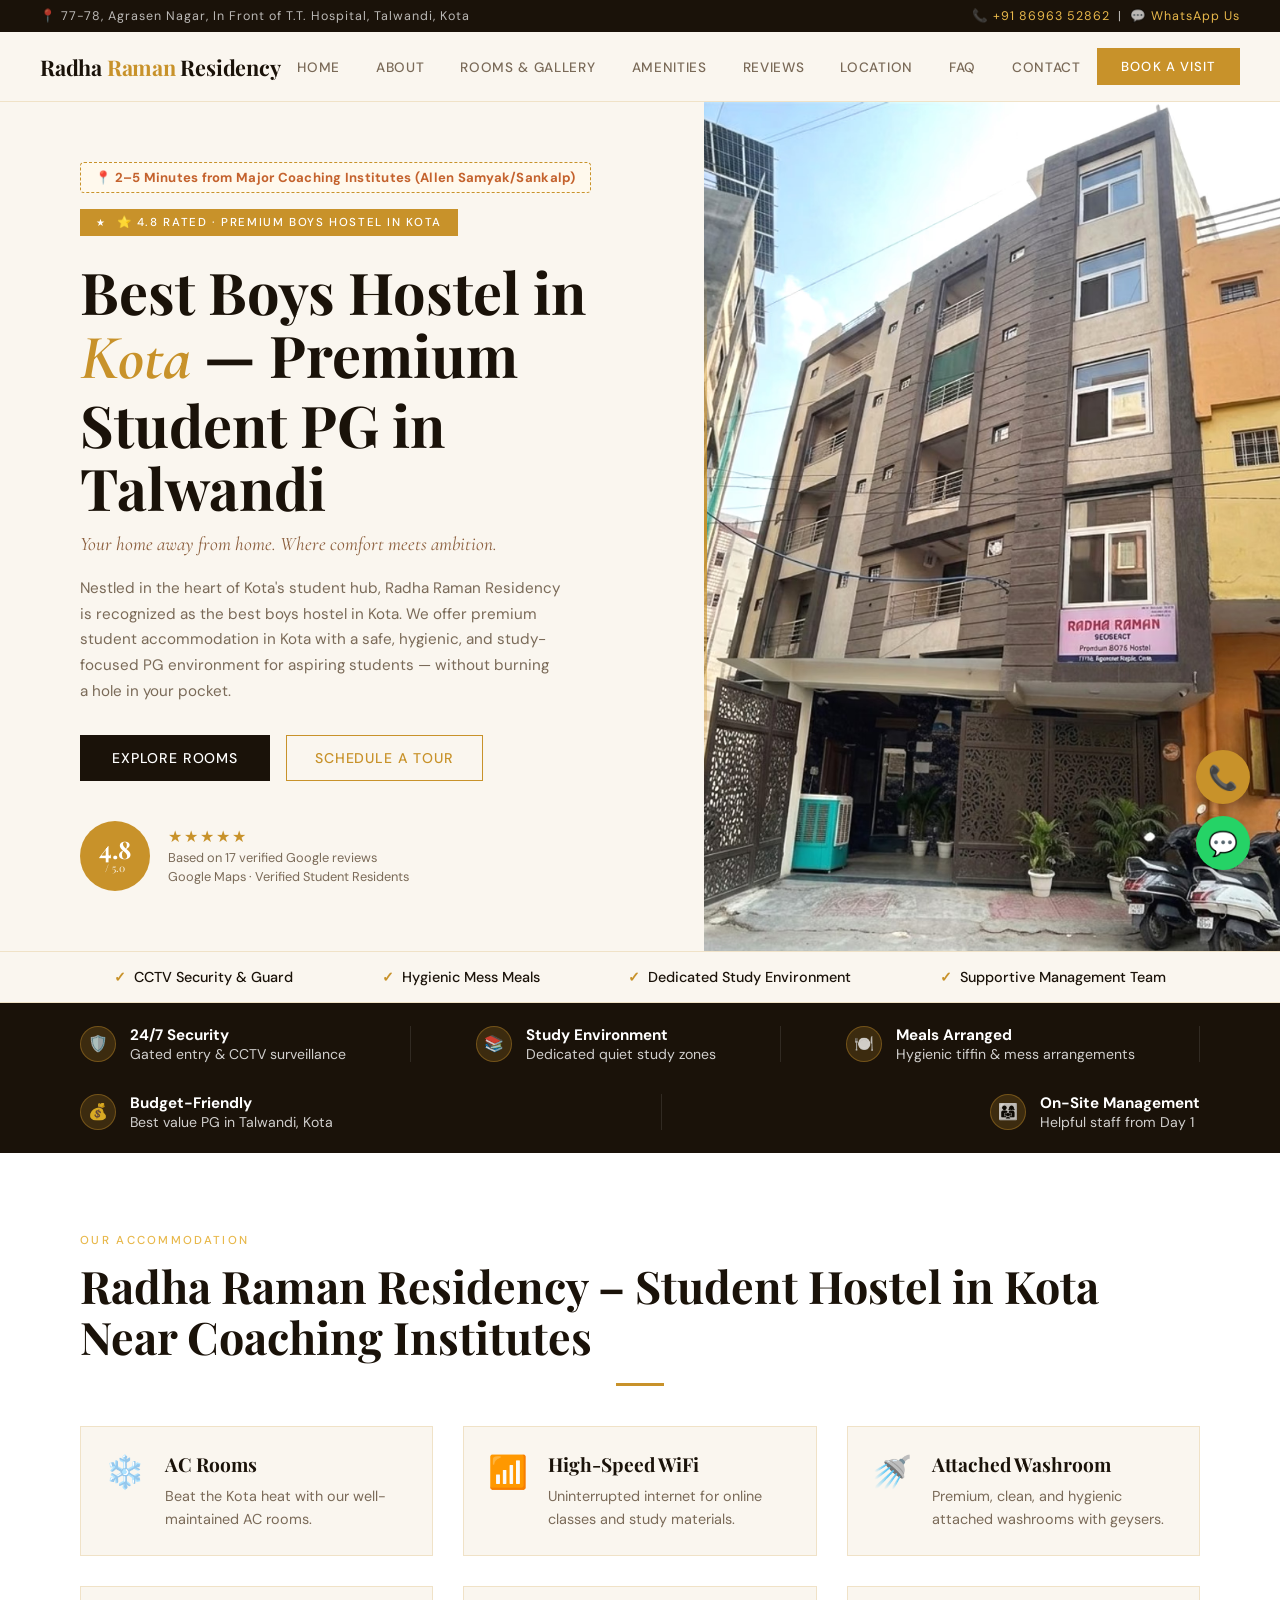
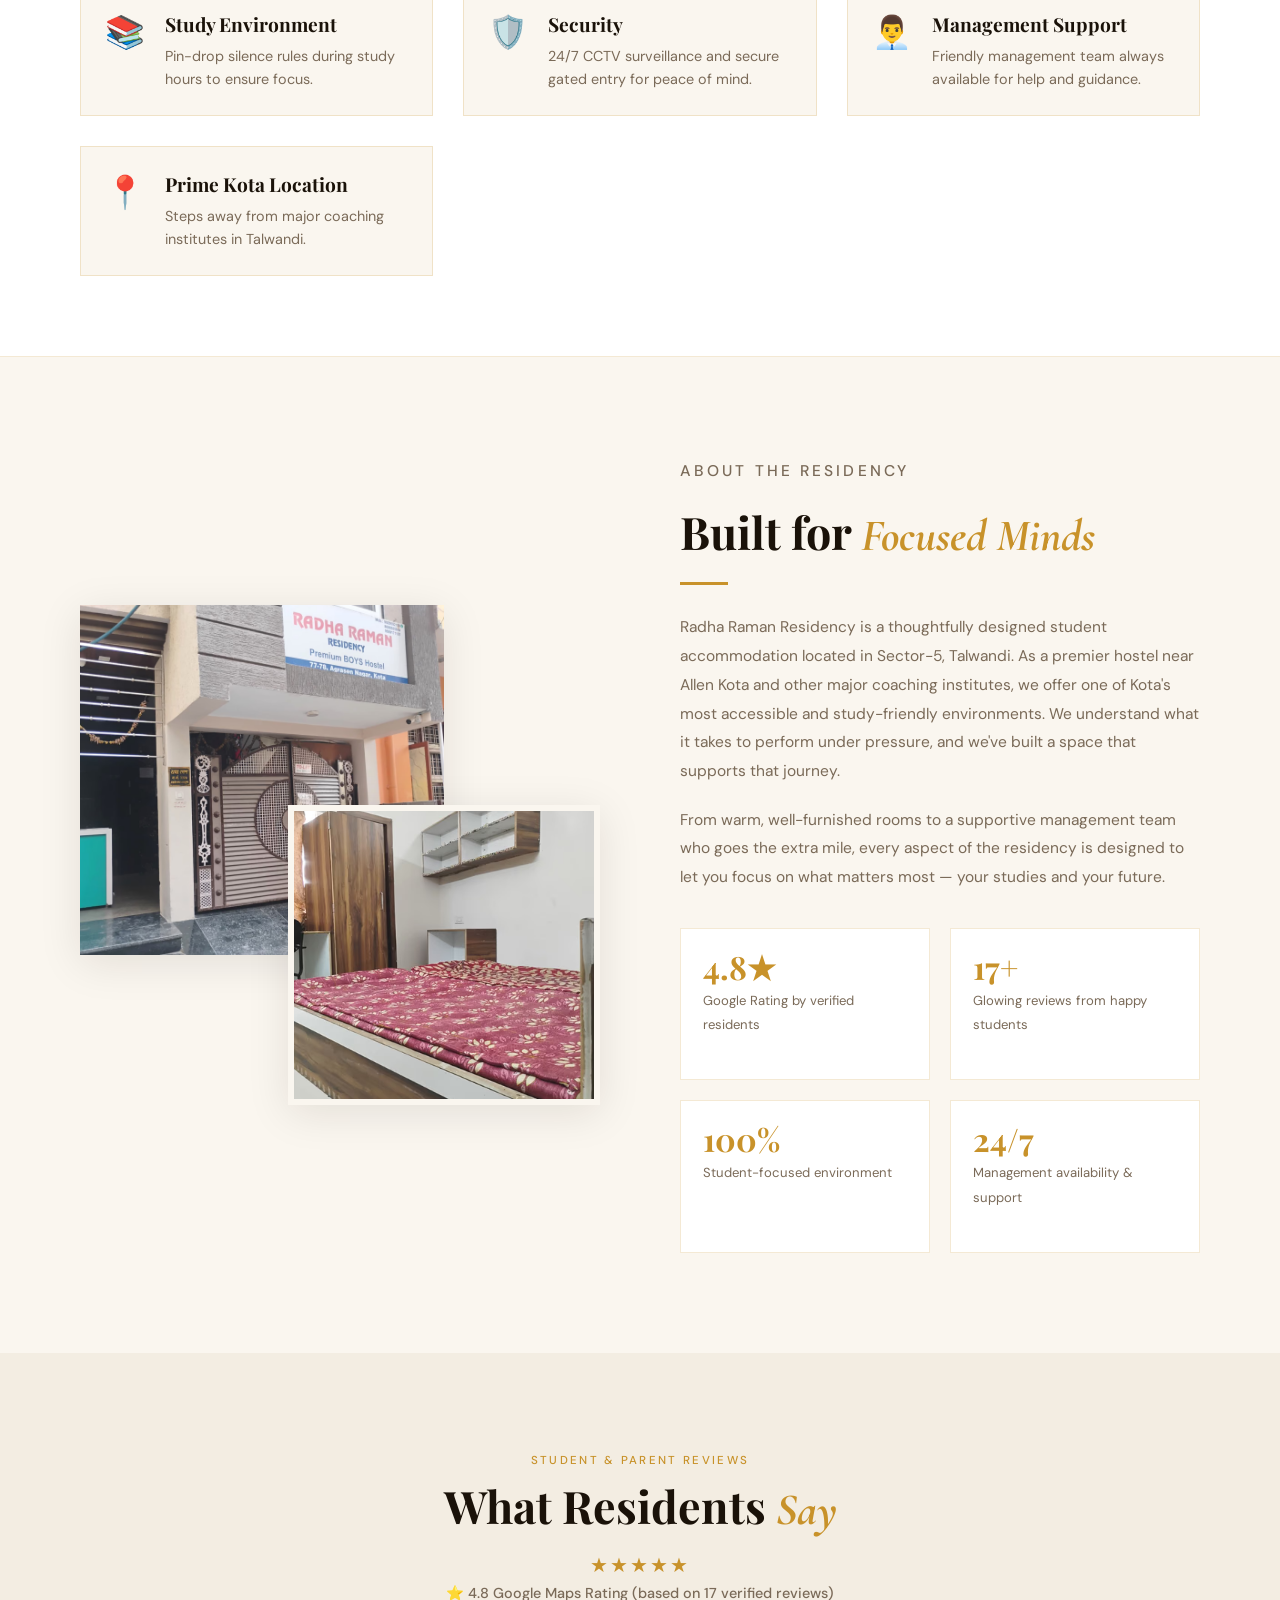
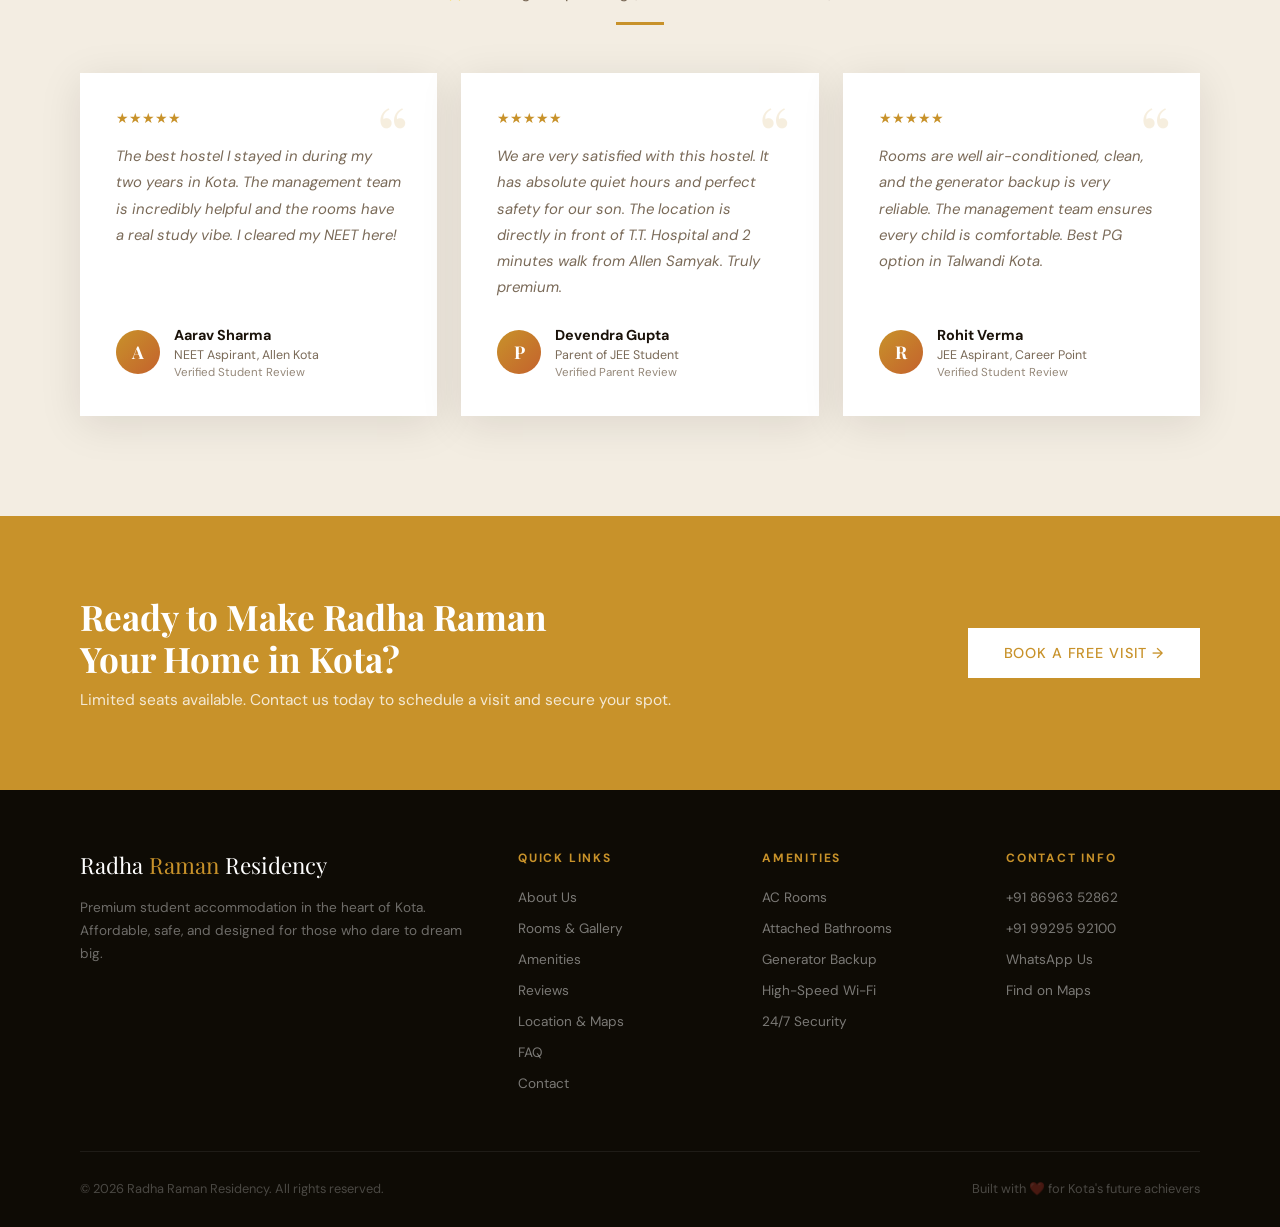
==== commit cbcbd220: "chore: integrate active Google Analytics 4 tracking ID" ====
--- a/index.html
+++ b/index.html
@@ -1,7 +1,7 @@
 <!DOCTYPE html>
 <html lang="en">
 <head>
-<meta charset="UTF-8"><meta name="viewport" content="width=device-width,initial-scale=1"><title>Best Boys Hostel in Kota | AC Rooms, WiFi & Security | Radha Raman Residency</title><meta name="description" content="Radha Raman Residency — the best boys hostel in Kota for JEE & NEET aspirants. AC rooms, high-speed WiFi, attached bathrooms, 24/7 security, and mess facility. 2 minutes from Allen Kota. Starting ₹3,999/month."><meta name="keywords" content="boys hostel in kota, best boys hostel in kota, ac hostel in kota, hostel near coaching in kota, student hostel in kota, hostel in kota, boys pg in kota, pg in kota for students, single room hostel in kota, double sharing room in kota, hostel near allen kota, hostel near resonance kota, hostel near motion kota, hostel near vibrant kota, hostel with mess in kota, hostel with wifi in kota, hostel with ac rooms in kota, student accommodation in kota, safe boys hostel in kota, budget hostel in kota, premium hostel in kota, hostel near landmark city kota, hostel near kunhadi kota, hostel near coaching institutes kota, furnished hostel rooms kota, hostel with attached bathroom kota"><link rel="canonical" href="https://mr-yadav00.github.io/Radha-Raman-Residency/"><meta name="author" content="Radha Raman Residency"><meta name="robots" content="index, follow"><meta http-equiv="X-Content-Type-Options" content="nosniff"><meta http-equiv="X-Frame-Options" content="sameorigin"><meta name="referrer" content="no-referrer-when-downgrade"><meta name="google-site-verification" content="wtk4Aop-KC2tvIeDJ74rPpWp1TlRFWbBZharsPK3Rdo"><meta property="og:title" content="Best Boys Hostel in Kota | AC Rooms, WiFi & Security | Radha Raman Residency"><meta property="og:description" content="Radha Raman Residency — the best boys hostel in Kota for JEE & NEET aspirants. AC rooms, high-speed WiFi, attached bathrooms, 24/7 security, and mess facility. 2 minutes from Allen Kota. Starting ₹3,999/month."><meta property="og:type" content="website"><meta property="og:url" content="https://mr-yadav00.github.io/Radha-Raman-Residency/"><meta property="og:image" content="https://mr-yadav00.github.io/Radha-Raman-Residency/images/hero_exterior.jpg"><meta property="og:image:width" content="1200"><meta property="og:image:height" content="630"><meta property="og:site_name" content="Radha Raman Residency"><meta name="twitter:card" content="summary_large_image"><meta name="twitter:title" content="Best Boys Hostel in Kota | AC Rooms, WiFi & Security | Radha Raman Residency"><meta name="twitter:description" content="Radha Raman Residency — the best boys hostel in Kota for JEE & NEET aspirants. AC rooms, high-speed WiFi, attached bathrooms, 24/7 security, and mess facility. 2 minutes from Allen Kota. Starting ₹3,999/month."><meta name="twitter:image" content="https://mr-yadav00.github.io/Radha-Raman-Residency/images/hero_exterior.jpg"><link rel="preconnect" href="https://fonts.googleapis.com"><link rel="preconnect" href="https://fonts.gstatic.com" crossorigin=""><link rel="dns-prefetch" href="https://fonts.googleapis.com"><link rel="dns-prefetch" href="https://www.googletagmanager.com"><link href="https://fonts.googleapis.com/css2?family=Playfair+Display:ital,wght@0,400;0,600;0,700;1,400&amp;family=DM+Sans:wght@300;400;500;700&amp;family=Cormorant+Garamond:ital,wght@1,400;1,600&amp;display=swap" rel="stylesheet" media="print" onload="this.media=&quot;all&quot;"><link rel="preload" imagesrcset="images/hero_exterior-480w.webp 480w, images/hero_exterior-800w.webp 800w, images/hero_exterior-1200w.webp 1200w" imagesizes="(max-width: 1024px) 100vw, 50vw" as="image" type="image/webp"><script async src="https://www.googletagmanager.com/gtag/js?id=G-XXXXXXXXXX"></script><script>window.dataLayer=window.dataLayer||[];function gtag(){dataLayer.push(arguments);}gtag('js',new Date());gtag('config','G-XXXXXXXXXX');</script><link rel="manifest" href="/Radha-Raman-Residency/manifest.json"><meta name="theme-color" content="#1a1a1a"><script type="application/ld+json">{
+<meta charset="UTF-8"><meta name="viewport" content="width=device-width,initial-scale=1"><title>Best Boys Hostel in Kota | AC Rooms, WiFi & Security | Radha Raman Residency</title><meta name="description" content="Radha Raman Residency — the best boys hostel in Kota for JEE & NEET aspirants. AC rooms, high-speed WiFi, attached bathrooms, 24/7 security, and mess facility. 2 minutes from Allen Kota. Starting ₹3,999/month."><meta name="keywords" content="boys hostel in kota, best boys hostel in kota, ac hostel in kota, hostel near coaching in kota, student hostel in kota, hostel in kota, boys pg in kota, pg in kota for students, single room hostel in kota, double sharing room in kota, hostel near allen kota, hostel near resonance kota, hostel near motion kota, hostel near vibrant kota, hostel with mess in kota, hostel with wifi in kota, hostel with ac rooms in kota, student accommodation in kota, safe boys hostel in kota, budget hostel in kota, premium hostel in kota, hostel near landmark city kota, hostel near kunhadi kota, hostel near coaching institutes kota, furnished hostel rooms kota, hostel with attached bathroom kota"><link rel="canonical" href="https://mr-yadav00.github.io/Radha-Raman-Residency/"><meta name="author" content="Radha Raman Residency"><meta name="robots" content="index, follow"><meta http-equiv="X-Content-Type-Options" content="nosniff"><meta http-equiv="X-Frame-Options" content="sameorigin"><meta name="referrer" content="no-referrer-when-downgrade"><meta name="google-site-verification" content="wtk4Aop-KC2tvIeDJ74rPpWp1TlRFWbBZharsPK3Rdo"><meta property="og:title" content="Best Boys Hostel in Kota | AC Rooms, WiFi & Security | Radha Raman Residency"><meta property="og:description" content="Radha Raman Residency — the best boys hostel in Kota for JEE & NEET aspirants. AC rooms, high-speed WiFi, attached bathrooms, 24/7 security, and mess facility. 2 minutes from Allen Kota. Starting ₹3,999/month."><meta property="og:type" content="website"><meta property="og:url" content="https://mr-yadav00.github.io/Radha-Raman-Residency/"><meta property="og:image" content="https://mr-yadav00.github.io/Radha-Raman-Residency/images/hero_exterior.jpg"><meta property="og:image:width" content="1200"><meta property="og:image:height" content="630"><meta property="og:site_name" content="Radha Raman Residency"><meta name="twitter:card" content="summary_large_image"><meta name="twitter:title" content="Best Boys Hostel in Kota | AC Rooms, WiFi & Security | Radha Raman Residency"><meta name="twitter:description" content="Radha Raman Residency — the best boys hostel in Kota for JEE & NEET aspirants. AC rooms, high-speed WiFi, attached bathrooms, 24/7 security, and mess facility. 2 minutes from Allen Kota. Starting ₹3,999/month."><meta name="twitter:image" content="https://mr-yadav00.github.io/Radha-Raman-Residency/images/hero_exterior.jpg"><link rel="preconnect" href="https://fonts.googleapis.com"><link rel="preconnect" href="https://fonts.gstatic.com" crossorigin=""><link rel="dns-prefetch" href="https://fonts.googleapis.com"><link rel="dns-prefetch" href="https://www.googletagmanager.com"><link href="https://fonts.googleapis.com/css2?family=Playfair+Display:ital,wght@0,400;0,600;0,700;1,400&amp;family=DM+Sans:wght@300;400;500;700&amp;family=Cormorant+Garamond:ital,wght@1,400;1,600&amp;display=swap" rel="stylesheet" media="print" onload="this.media=&quot;all&quot;"><link rel="preload" imagesrcset="images/hero_exterior-480w.webp 480w, images/hero_exterior-800w.webp 800w, images/hero_exterior-1200w.webp 1200w" imagesizes="(max-width: 1024px) 100vw, 50vw" as="image" type="image/webp"><script async src="https://www.googletagmanager.com/gtag/js?id=G-NFW8V410RQ"></script><script>window.dataLayer=window.dataLayer||[];function gtag(){dataLayer.push(arguments);}gtag('js',new Date());gtag('config','G-NFW8V410RQ');</script><link rel="manifest" href="/Radha-Raman-Residency/manifest.json"><meta name="theme-color" content="#1a1a1a"><script type="application/ld+json">{
     "@context": "https://schema.org",
     "@graph": [
       {
@@ -173,8 +173,8 @@
 <div class="strip" aria-label="Key Facilities Strip"><div class="strip-item"><div class="strip-icon" aria-hidden="true">🛡️</div><div><strong>24/7 Security</strong> Gated entry &amp; CCTV surveillance</div></div><div class="strip-divider" aria-hidden="true"></div><div class="strip-item"><div class="strip-icon" aria-hidden="true">📚</div><div><strong>Study Environment</strong> Dedicated quiet study zones</div></div><div class="strip-divider" aria-hidden="true"></div><div class="strip-item"><div class="strip-icon" aria-hidden="true">🍽️</div><div><strong>Meals Arranged</strong> Hygienic tiffin &amp; mess arrangements</div></div><div class="strip-divider" aria-hidden="true"></div><div class="strip-item"><div class="strip-icon" aria-hidden="true">💰</div><div><strong>Budget-Friendly</strong> Best value PG in Talwandi, Kota</div></div><div class="strip-divider" aria-hidden="true"></div><div class="strip-item"><div class="strip-icon" aria-hidden="true">👨‍👩‍👧</div><div><strong>On-Site Management</strong> Helpful staff from Day 1</div></div></div>
 <section class="why-choose-us" id="why-choose-us">
     <div class="reveal">
-        <p class="section-label" style="text-align: center;">Trust &amp; Comfort</p>
-        <h2 class="section-title" style="text-align: center;">Why Students Choose <em>Radha Raman</em></h2>
+        <p class="section-label" style="color:var(--gold-light)">Our Accommodation</p>
+        <h1 class="section-title">Radha Raman Residency – Student Hostel in Kota Near Coaching Institutes</h1>
         <div class="title-line" style="margin: 20px auto 40px auto;"></div>
         <div class="why-grid">
             <div class="why-item"><div class="why-icon">❄️</div><div class="why-text"><h4>AC Rooms</h4><p>Beat the Kota heat with our well-maintained AC rooms.</p></div></div>
@@ -194,11 +194,5 @@
 <footer><div class="footer-top"><div class="footer-brand"><div class="logo">Radha <span>Raman</span> Residency</div><p>Premium student accommodation in the heart of Kota. Affordable, safe, and designed for those who dare to dream big.</p></div><div class="footer-col"><h3>Quick Links</h3><ul><li><a href="/Radha-Raman-Residency/about-contact#about">About Us</a></li><li><a href="/Radha-Raman-Residency/rooms-pricing#rooms">Rooms &amp; Gallery</a></li><li><a href="/Radha-Raman-Residency/rooms-pricing#amenities">Amenities</a></li><li><a href="/Radha-Raman-Residency/#reviews">Reviews</a></li><li><a href="/Radha-Raman-Residency/about-contact#location">Location &amp; Maps</a></li><li><a href="/Radha-Raman-Residency/about-contact#faq">FAQ</a></li><li><a href="/Radha-Raman-Residency/about-contact#contact">Contact</a></li></ul></div><div class="footer-col"><h3>Amenities</h3><ul><li><a href="/Radha-Raman-Residency/rooms-pricing#amenities">AC Rooms</a></li><li><a href="/Radha-Raman-Residency/rooms-pricing#amenities">Attached Bathrooms</a></li><li><a href="/Radha-Raman-Residency/rooms-pricing#amenities">Generator Backup</a></li><li><a href="/Radha-Raman-Residency/rooms-pricing#amenities">High-Speed Wi-Fi</a></li><li><a href="/Radha-Raman-Residency/rooms-pricing#amenities">24/7 Security</a></li></ul></div><div class="footer-col"><h3>Contact Info</h3><ul><li><a href="tel:+918696352862" onclick="gtag('event','phone_click',{'event_category':'contact','event_label':'footer_phone'}); trackEvent(&quot;Click_Phone_Footer&quot;)">+91 86963 52862</a></li><li><a href="tel:+919929592100" onclick="gtag('event','phone_click',{'event_category':'contact','event_label':'footer_altphone'}); trackEvent(&quot;Click_AltPhone_Footer&quot;)">+91 99295 92100</a></li><li><a href="https://wa.me/918696352862?text=Hello%20Radha%20Raman%20Residency." target="_blank" rel="noopener noreferrer" onclick="gtag('event','whatsapp_click',{'event_category':'contact','event_label':'footer_whatsapp'}); trackEvent(&quot;Click_WhatsApp_Footer&quot;)">WhatsApp Us</a></li><li><a href="https://maps.app.goo.gl/zArFavop5LxTpakv7" target="_blank" rel="noopener noreferrer" onclick="trackEvent(&quot;Click_MapsLink_Footer&quot;)">Find on Maps</a></li></ul></div></div><div class="footer-bottom"><p>© 2026 Radha Raman Residency. All rights reserved.</p><p>Built with ❤️ for Kota's future achievers</p></div></footer>
 <div class="float-widgets" id="float-widgets"><a href="tel:+918696352862" class="btn-float float-call" aria-label="Call Management" onclick="gtag('event','phone_click',{'event_category':'contact','event_label':'widget_phone'}); trackEvent(&quot;Click_Phone_Widget&quot;)">📞 </a><a href="https://wa.me/918696352862?text=Hello%20Radha%20Raman%20Residency,%20I'm%20interested%20in%20booking%20a%20hostel%20visit." target="_blank" rel="noopener noreferrer" class="btn-float float-wa" aria-label="Chat on WhatsApp" onclick="gtag('event','whatsapp_click',{'event_category':'contact','event_label':'widget_whatsapp'}); trackEvent(&quot;Click_WhatsApp_Widget&quot;)">💬</a></div>
 <div class="mobile-cta-bar"><a href="tel:+918696352862" class="m-cta-btn m-call" onclick="gtag('event','phone_click',{'event_category':'contact','event_label':'sticky_phone'}); trackEvent(&quot;Click_Phone_StickyBar&quot;)">📞 Call Management </a><a href="https://wa.me/918696352862?text=Hello%20Radha%20Raman%20Residency,%20I'm%20interested%20in%20booking%20a%20hostel%20visit." target="_blank" rel="noopener noreferrer" class="m-cta-btn m-wa" onclick="gtag('event','whatsapp_click',{'event_category':'contact','event_label':'sticky_whatsapp'}); trackEvent(&quot;Click_WhatsApp_StickyBar&quot;)">💬 WhatsApp Enquiry</a></div>
-<a href="https://wa.me/918696352862?text=Hello%20Radha%20Raman%20Residency%2C%20I%27m%20interested%20in%20booking%20a%20hostel%20room." target="_blank" rel="noopener noreferrer" aria-label="Chat on WhatsApp" onclick="gtag('event','whatsapp_click',{'event_category':'contact','event_label':'floating_whatsapp'})" style="position: fixed; bottom: 24px; right: 24px; z-index: 9999; background-color: #25D366; color: #ffffff; border-radius: 50px; padding: 12px 20px; font-size: 15px; font-weight: 600; text-decoration: none; display: flex; align-items: center; gap: 8px; box-shadow: 0 4px 12px rgba(37,211,102,0.4);">
-  <svg width="22" height="22" viewBox="0 0 24 24" fill="white" aria-hidden="true">
-    <path d="M17.472 14.382c-.297-.149-1.758-.867-2.03-.967-.273-.099-.471-.148-.67.15-.197.297-.767.966-.94 1.164-.173.199-.347.223-.644.075-.297-.15-1.255-.463-2.39-1.475-.883-.788-1.48-1.761-1.653-2.059-.173-.297-.018-.458.13-.606.134-.133.298-.347.446-.52.149-.174.198-.298.298-.497.099-.198.05-.371-.025-.52-.075-.149-.669-1.612-.916-2.207-.242-.579-.487-.5-.669-.51-.173-.008-.371-.01-.57-.01-.198 0-.52.074-.792.372-.272.297-1.04 1.016-1.04 2.479 0 1.462 1.065 2.875 1.213 3.074.149.198 2.096 3.2 5.077 4.487.709.306 1.262.489 1.694.625.712.227 1.36.195 1.871.118.571-.085 1.758-.719 2.006-1.413.248-.694.248-1.289.173-1.413-.074-.124-.272-.198-.57-.347m-5.421 7.403h-.004a9.87 9.87 0 01-5.031-1.378l-.361-.214-3.741.982.998-3.648-.235-.374a9.86 9.86 0 01-1.51-5.26c.001-5.45 4.436-9.884 9.888-9.884 2.64 0 5.122 1.03 6.988 2.898a9.825 9.825 0 012.893 6.994c-.003 5.45-4.437 9.884-9.885 9.884m8.413-18.297A11.815 11.815 0 0012.05 0C5.495 0 .16 5.335.157 11.892c0 2.096.547 4.142 1.588 5.945L.057 24l6.305-1.654a11.882 11.882 0 005.683 1.448h.005c6.554 0 11.89-5.335 11.893-11.893a11.821 11.821 0 00-3.48-8.413z"/>
-  </svg>
-  WhatsApp Us
-</a>
 </body>
 </html>
--- a/assets/css/style.css
+++ b/assets/css/style.css
@@ -91,7 +91,9 @@
     .faq-item.active .faq-panel { padding: 0 16px 16px 16px; }
     
     /* Reset text wrapping / horizontal scroll */
-    html, body { overflow-x: hidden; width: 100%; }
+    html, body { overflow-x: hidden; width: 100%; padding-bottom: 80px; }
+    
+    .float-widgets { display: none !important; }
 }
 
 /* Responsiveness 412px, 390px, 375px, 360px, 320px */
